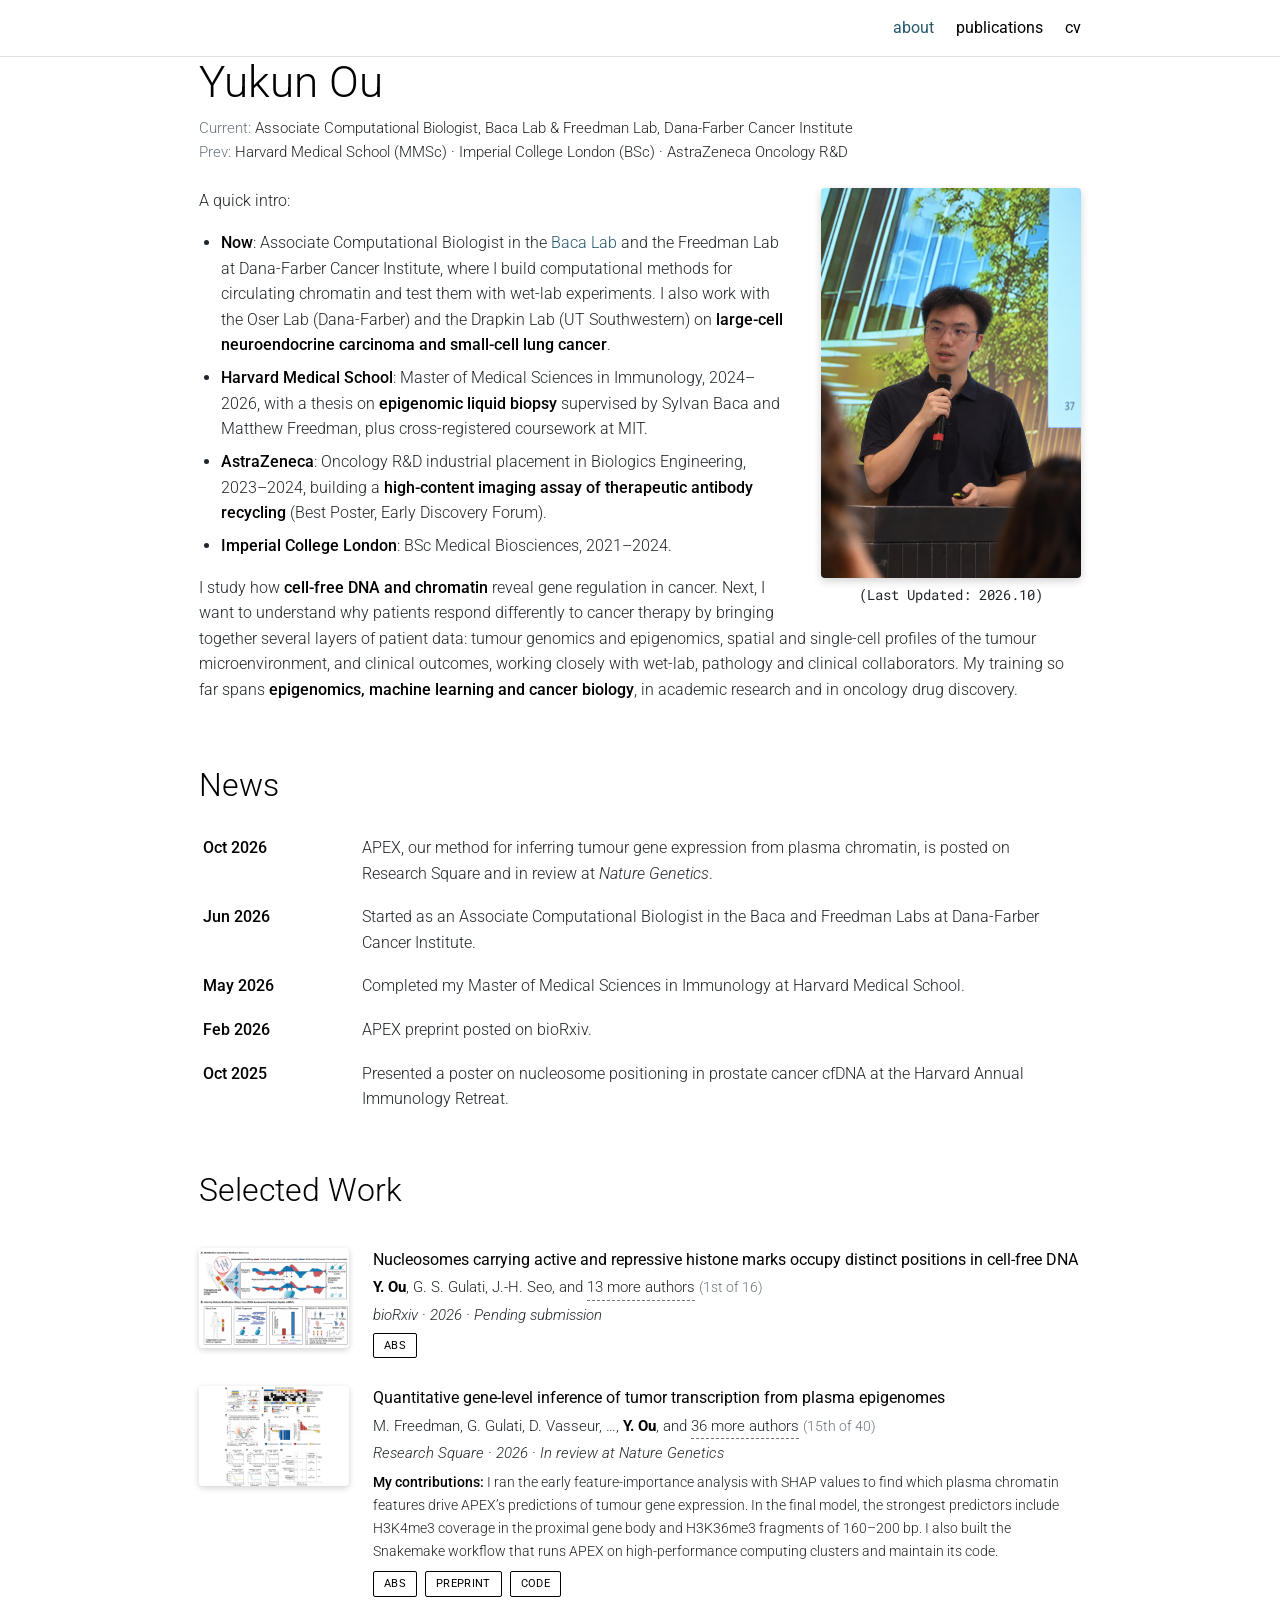
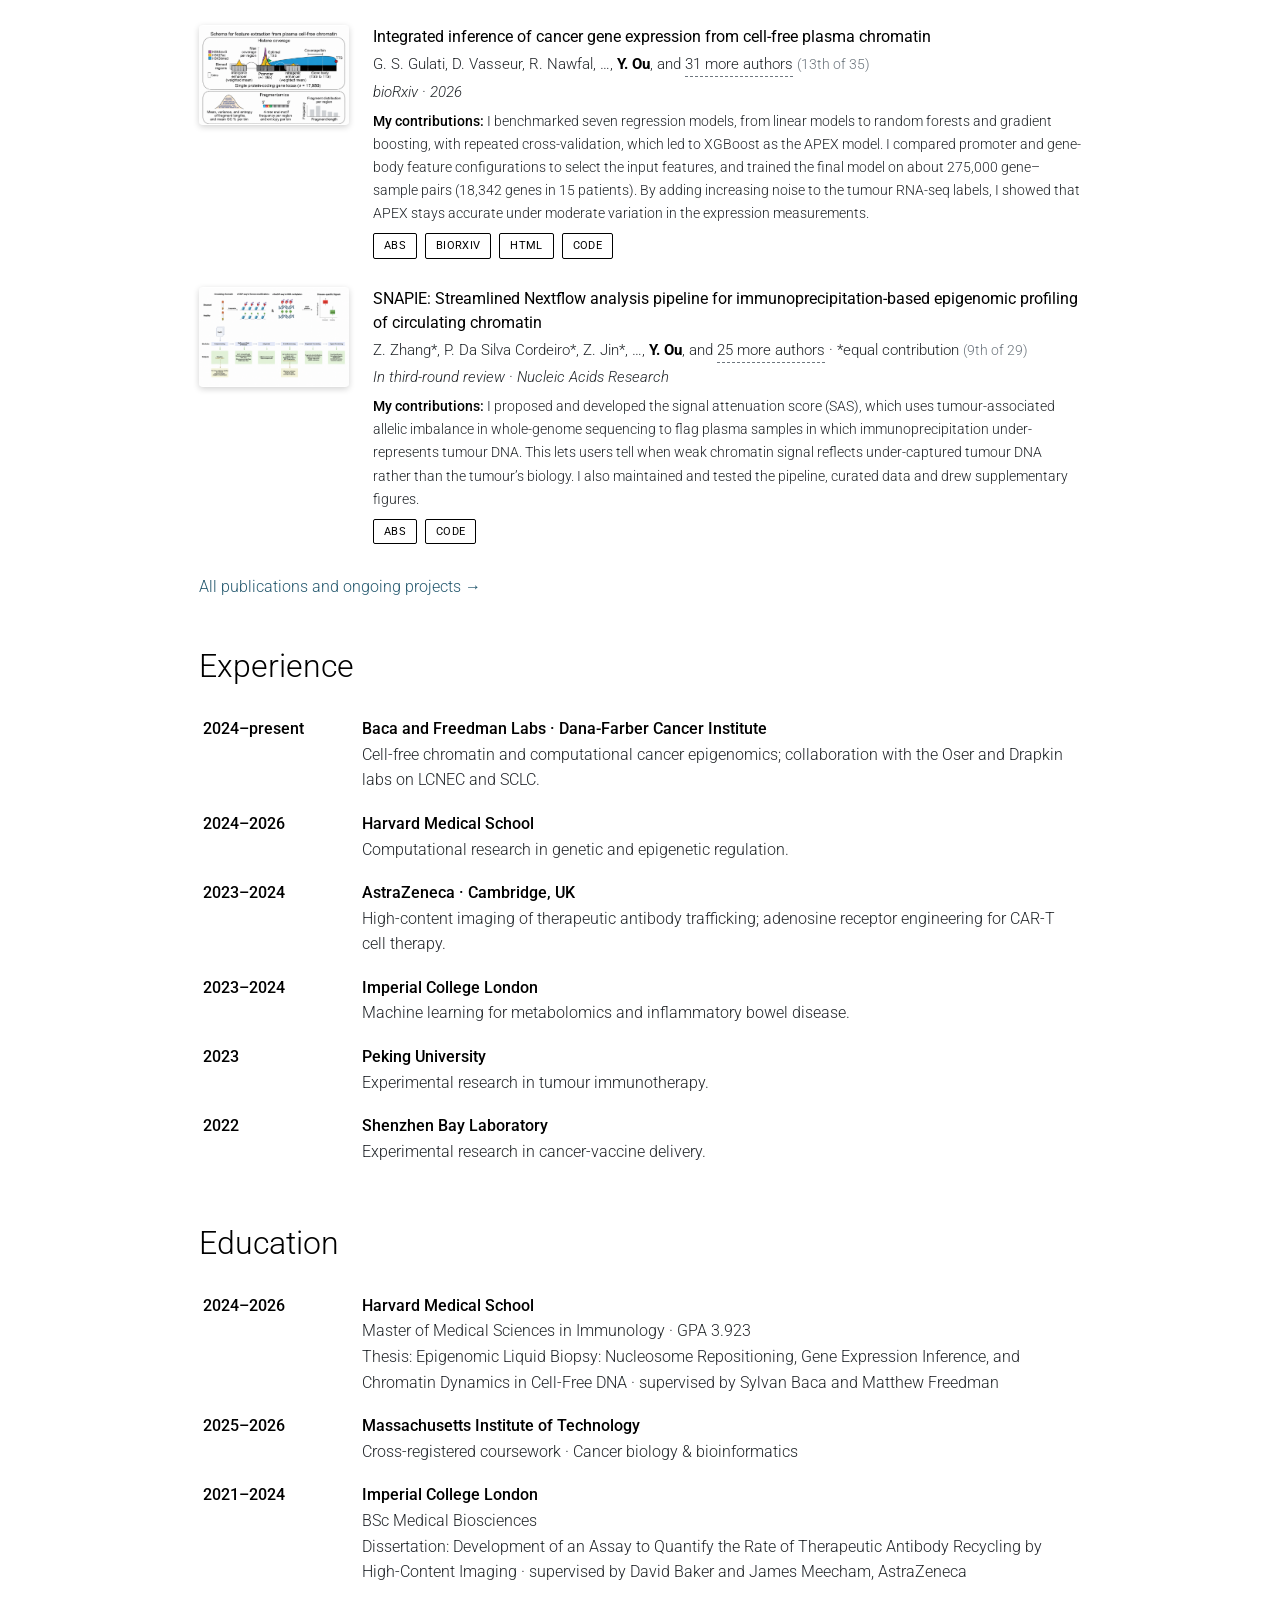
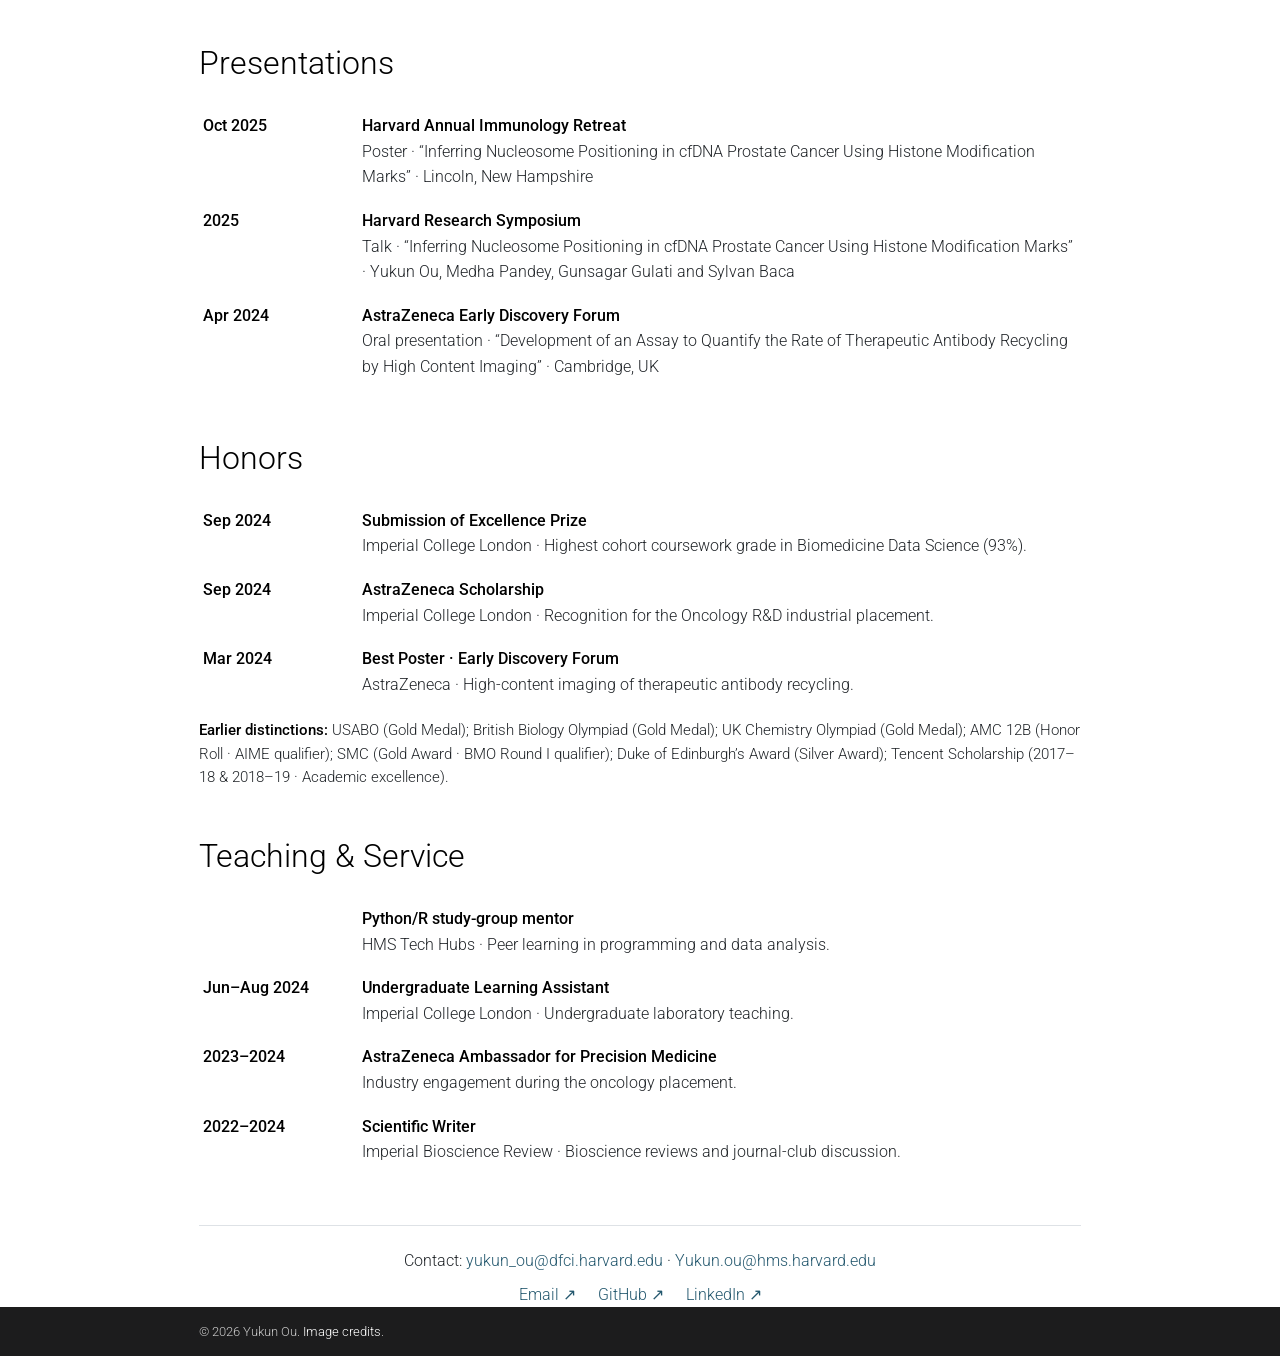
==== index.html @ 48c78948 "Remove the Imperial final-year average" ====
<!doctype html>
<html lang="en"><head><meta charset="utf-8"><meta name="viewport" content="width=device-width,initial-scale=1"><title>Yukun Ou</title><meta name="description" content="Yukun Ou — computational biology, cell-free chromatin and cancer epigenomics."><meta name="theme-color" content="#ffffff"><link rel="icon" href="data:image/svg+xml,%3Csvg%20xmlns%3D%22http%3A%2F%2Fwww.w3.org%2F2000%2Fsvg%22%20viewBox%3D%220%200%2064%2064%22%3E%3Crect%20width%3D%2264%22%20height%3D%2264%22%20rx%3D%2212%22%20fill%3D%22%23244965%22%2F%3E%3Ctext%20x%3D%2232%22%20y%3D%2242%22%20text-anchor%3D%22middle%22%20font-family%3D%22Arial%2Csans-serif%22%20font-size%3D%2228%22%20fill%3D%22white%22%3EYO%3C%2Ftext%3E%3C%2Fsvg%3E"><link rel="preconnect" href="https://fonts.googleapis.com"><link rel="preconnect" href="https://fonts.gstatic.com" crossorigin><link href="https://fonts.googleapis.com/css2?family=Roboto:wght@300;400;500;700&family=Roboto+Mono:wght@400&display=swap" rel="stylesheet"><link rel="stylesheet" href="/styles.css"><script src="/site.js" defer></script></head><body><a class="skip" href="#main">Skip to content</a><header class="navbar"><nav class="nav-inner" aria-label="Primary"><span></span><div class="nav-links"><a href="/" aria-current="page">about</a><a href="/publications/">publications</a><a href="/about/">cv</a></div></nav></header><main id="main" class="container"><section id="about" class="about"><h1 class="name">Yukun Ou</h1><p class="current"><span>Current:</span> Associate Computational Biologist, Baca Lab &amp; Freedman Lab, Dana-Farber Cancer Institute<br><span>Prev:</span> Harvard Medical School (MMSc) · Imperial College London (BSc) · AstraZeneca Oncology R&amp;D</p>
<figure class="profile"><img src="/assets/astrazeneca-presentation.png" alt="Yukun Ou speaking at AstraZeneca in 2024" width="1024" height="1536" fetchpriority="high"><figcaption>(Last Updated: 2026.10)</figcaption></figure>
<p>A quick intro:</p><ul class="intro-list">
<li><strong>Now</strong>: Associate Computational Biologist in the <a href="https://labs.dana-farber.org/bacalab/people">Baca Lab</a> and the Freedman Lab at Dana-Farber Cancer Institute, where I build computational methods for circulating chromatin and test them with wet-lab experiments. I also work with the Oser Lab (Dana-Farber) and the Drapkin Lab (UT Southwestern) on <strong>large-cell neuroendocrine carcinoma and small-cell lung cancer</strong>.</li>
<li><strong>Harvard Medical School</strong>: Master of Medical Sciences in Immunology, 2024–2026, with a thesis on <strong>epigenomic liquid biopsy</strong> supervised by Sylvan Baca and Matthew Freedman, plus cross-registered coursework at MIT.</li>
<li><strong>AstraZeneca</strong>: Oncology R&amp;D industrial placement in Biologics Engineering, 2023–2024, building a <strong>high-content imaging assay of therapeutic antibody recycling</strong> (Best Poster, Early Discovery Forum).</li>
<li><strong>Imperial College London</strong>: BSc Medical Biosciences, 2021–2024.</li>
</ul>
<p>I study how <strong>cell-free DNA and chromatin</strong> reveal gene regulation in cancer. Next, I want to understand why patients respond differently to cancer therapy by bringing together several layers of patient data: tumour genomics and epigenomics, spatial and single-cell profiles of the tumour microenvironment, and clinical outcomes, working closely with wet-lab, pathology and clinical collaborators. My training so far spans <strong>epigenomics, machine learning and cancer biology</strong>, in academic research and in oncology drug discovery.</p></section>
<section id="news"><h2 class="section-title">News</h2><table class="dated"><tbody><tr><th scope="row">Oct 2026</th><td>APEX, our method for inferring tumour gene expression from plasma chromatin, is posted on Research Square and in review at <em>Nature Genetics</em>.</td></tr><tr><th scope="row">Jun 2026</th><td>Started as an Associate Computational Biologist in the Baca and Freedman Labs at Dana-Farber Cancer Institute.</td></tr><tr><th scope="row">May 2026</th><td>Completed my Master of Medical Sciences in Immunology at Harvard Medical School.</td></tr><tr><th scope="row">Feb 2026</th><td>APEX preprint posted on bioRxiv.</td></tr><tr><th scope="row">Oct 2025</th><td>Presented a poster on nucleosome positioning in prostate cancer cfDNA at the Harvard Annual Immunology Retreat.</td></tr></tbody></table></section>
<section id="publications"><h2 class="section-title">Selected Work</h2><article class="pub" id="maps"><div class="pub-preview"><a href="/assets/maps-overview.png" aria-label="View MAPs illustration"><img src="/assets/maps-overview.png" alt="Figure 1 of the MAPs manuscript: discovery of nucleosome positions that differ between H3K4me2- and H3K9me3-marked nucleosomes in plasma, and measurement of nucleosome protection at MAPs in unenriched plasma cfDNA." loading="lazy" width="1551" height="1014"></a></div><div class="pub-body"><h3 class="pub-title">Nucleosomes carrying active and repressive histone marks occupy distinct positions in cell-free DNA</h3><p class="pub-authors"><span class="authors-short"><strong>Y. Ou</strong>, G. S. Gulati, J.-H. Seo, and <button type="button" class="more-authors" data-more-authors>13 more authors</button></span><span class="authors-full" hidden><strong>Y. Ou</strong>, G. S. Gulati, J.-H. Seo, Z. Zhang, G. G. Lee, M. Pandey, Z. Jin, H. Savignano, A. G. Sowalsky, R. Nawfal, Z. Zhang, E. Ibrahim, G. Nafeh, M. L. Freedman, D. Y. Takeda, S. C. Baca</span> <span class="position">(1st of 16)</span></p><p class="pub-venue">bioRxiv · 2026 · Pending submission</p><div class="pub-buttons"><button type="button" class="btn" data-toggle-abs aria-expanded="false">Abs</button></div><div class="pub-abstract" hidden><p>We identify modification-associated positions (MAPs), loci at which circulating nucleosomes carrying active (H3K4me2) and repressive (H3K9me3) histone marks occupy reproducibly offset positions, and read nucleosome protection at MAPs from ordinary plasma cfDNA sequencing without antibodies to estimate tumour fraction in held-out patients, across prostate, breast and lung cancer, and across serial plasma draws. A joint project of the Baca and Freedman labs.</p></div></div></article><article class="pub" id="apex-ng"><div class="pub-preview"><a href="/assets/nectin4-ev-response.png" aria-label="View APEX (Nature Genetics submission) illustration"><img src="/assets/nectin4-ev-response.png" alt="Figure from the APEX study: plasma-inferred NECTIN4 expression and response and survival after enfortumab vedotin in 24 patients with metastatic bladder cancer." loading="lazy" width="1551" height="1014"></a></div><div class="pub-body"><h3 class="pub-title">Quantitative gene-level inference of tumor transcription from plasma epigenomes</h3><p class="pub-authors"><span class="authors-short">M. Freedman, G. Gulati, D. Vasseur, …, <strong>Y. Ou</strong>, and <button type="button" class="more-authors" data-more-authors>36 more authors</button></span><span class="authors-full" hidden>M. Freedman, G. Gulati, D. Vasseur, R. Nawfal, S. Sotudian, K. Semaan, M. Eid, J.-H. Seo, S. Saito, N. Phillips, J. Canniff, H. Savignano, S. Chhetri, Z. Jin, <strong>Y. Ou</strong>, M.-A. Bani, G.-S. Lee, R. Trowbridge, I. Epstein, G. Rickards, P. Cordeiro, R. Chehade, R. Wu, M.-A. Chrysovergi, Z. Zhang, B. James, C. Massard, A. Italiano, A. Hollebecque, J.-C. Soria, F. André, C. Badoual, J. Bellmunt, H. Singh, A. Aguirre, B. Wolpin, J. Sands, M. Oser, T. Choueiri, S. Baca</span> <span class="position">(15th of 40)</span></p><p class="pub-venue">Research Square · 2026 · In review at Nature Genetics</p><p class="pub-role"><span>My contributions:</span> I ran the early feature-importance analysis with SHAP values to find which plasma chromatin features drive APEX’s predictions of tumour gene expression. In the final model, the strongest predictors include H3K4me3 coverage in the proximal gene body and H3K36me3 fragments of 160–200 bp. I also built the Snakemake workflow that runs APEX on high-performance computing clusters and maintain its code.</p><div class="pub-buttons"><button type="button" class="btn" data-toggle-abs aria-expanded="false">Abs</button><a class="btn" href="https://doi.org/10.21203/rs.3.rs-11043657/v1">Preprint</a><a class="btn" href="https://github.com/Baca-Lab/APEX">Code</a></div><div class="pub-abstract" hidden><p>APEX infers genome-wide, single-gene tumour expression from plasma chromatin and cfDNA fragmentation. Across 559 plasma samples from 24 cancer types, it resolves pancreatic cancer subtypes, tracks therapeutic targets in small-cell lung cancer and identifies NECTIN4 expression as a biomarker of response to enfortumab vedotin in urothelial cancer.</p></div></div></article><article class="pub" id="apex"><div class="pub-preview"><a href="/assets/apex-clean.png" aria-label="View APEX illustration"><img src="/assets/apex-clean.png" alt="APEX schematic showing chromatin coverage and fragment features used for expression inference." loading="lazy" width="1551" height="1014"></a></div><div class="pub-body"><h3 class="pub-title">Integrated inference of cancer gene expression from cell-free plasma chromatin</h3><p class="pub-authors"><span class="authors-short">G. S. Gulati, D. Vasseur, R. Nawfal, …, <strong>Y. Ou</strong>, and <button type="button" class="more-authors" data-more-authors>31 more authors</button></span><span class="authors-full" hidden>G. S. Gulati, D. Vasseur, R. Nawfal, S. Sotudian, K. Semaan, M. Eid, J.-H. Seo, N. Phillips, J. Canniff, H. Savignano, S. B. Chhetri, Z. Jin, <strong>Y. Ou</strong>, M.-A. Bani, G.-S. M. Lee, R. Trowbridge, I. Epstein, G. Rickards, P. R. D. S. Cordeiro, R. E. H. Chehade, Z. Zhang, B. James, C. Massard, A. Italiano, A. Hollebecque, J.-C. Soria, F. Andre, C. Badoual, J. Bellmunt, H. Singh, A. J. Aguirre, B. M. Wolpin, T. K. Choueiri, S. C. Baca, M. L. Freedman</span> <span class="position">(13th of 35)</span></p><p class="pub-venue">bioRxiv · 2026</p><p class="pub-role"><span>My contributions:</span> I benchmarked seven regression models, from linear models to random forests and gradient boosting, with repeated cross-validation, which led to XGBoost as the APEX model. I compared promoter and gene-body feature configurations to select the input features, and trained the final model on about 275,000 gene–sample pairs (18,342 genes in 15 patients). By adding increasing noise to the tumour RNA-seq labels, I showed that APEX stays accurate under moderate variation in the expression measurements.</p><div class="pub-buttons"><button type="button" class="btn" data-toggle-abs aria-expanded="false">Abs</button><a class="btn" href="https://doi.org/10.64898/2026.02.18.706026">bioRxiv</a><a class="btn" href="https://pmc.ncbi.nlm.nih.gov/articles/PMC12934699/">HTML</a><a class="btn" href="https://github.com/Baca-Lab/APEX">Code</a></div><div class="pub-abstract" hidden><p>Inferring tumour gene expression from plasma chromatin.</p></div></div></article><article class="pub" id="snapie"><div class="pub-preview"><a href="/assets/snapie-clean.png" aria-label="View SNAPIE illustration"><img src="/assets/snapie-clean.png" alt="Public SNAPIE overview of circulating chromatin assays and the Nextflow processing workflow." loading="lazy" width="1551" height="1014"></a></div><div class="pub-body"><h3 class="pub-title">SNAPIE: Streamlined Nextflow analysis pipeline for immunoprecipitation-based epigenomic profiling of circulating chromatin</h3><p class="pub-authors"><span class="authors-short">Z. Zhang*, P. Da Silva Cordeiro*, Z. Jin*, …, <strong>Y. Ou</strong>, and <button type="button" class="more-authors" data-more-authors>25 more authors</button></span><span class="authors-full" hidden>Z. Zhang*, P. Da Silva Cordeiro*, Z. Jin*, G. G. Lee*, B. Fortunato, R. El Hajj Chehade, K. Semaan, G. Gulati, <strong>Y. Ou</strong>, C. Hemauer, W. Bian, S. Sotudian, Z. Zhang, D. Osei-Hwedieh, T. E. Heim, C. Painter, R. Nawfal, M. Eid, D. Vasseur, J. Canniff, H. Savignano, N. Phillips, S. Saito, J.-H. Seo, K. R. Weiss, M. G. Oser, M. L. Freedman, S. B. Chhetri, S. C. Baca</span> · *equal contribution <span class="position">(9th of 29)</span></p><p class="pub-venue">In third-round review · Nucleic Acids Research</p><p class="pub-role"><span>My contributions:</span> I proposed and developed the signal attenuation score (SAS), which uses tumour-associated allelic imbalance in whole-genome sequencing to flag plasma samples in which immunoprecipitation under-represents tumour DNA. This lets users tell when weak chromatin signal reflects under-captured tumour DNA rather than the tumour’s biology. I also maintained and tested the pipeline, curated data and drew supplementary figures.</p><div class="pub-buttons"><button type="button" class="btn" data-toggle-abs aria-expanded="false">Abs</button><a class="btn" href="https://github.com/Baca-Lab/SNAPIE">Code</a></div><div class="pub-abstract" hidden><p>A reproducible workflow for analysing circulating chromatin, from sequencing reads to epigenomic signals.</p></div></div></article><p class="more"><a href="/publications/">All publications and ongoing projects →</a></p></section>
<section id="experience"><h2 class="section-title">Experience</h2><div id="industry"><table class="dated"><tbody><tr><th scope="row">2024–present</th><td><strong>Baca and Freedman Labs · Dana-Farber Cancer Institute</strong><br>Cell-free chromatin and computational cancer epigenomics; collaboration with the Oser and Drapkin labs on LCNEC and SCLC.</td></tr><tr><th scope="row">2024–2026</th><td><strong>Harvard Medical School</strong><br>Computational research in genetic and epigenetic regulation.</td></tr><tr><th scope="row">2023–2024</th><td><strong>AstraZeneca · Cambridge, UK</strong><br>High-content imaging of therapeutic antibody trafficking; adenosine receptor engineering for CAR-T cell therapy.</td></tr><tr><th scope="row">2023–2024</th><td><strong>Imperial College London</strong><br>Machine learning for metabolomics and inflammatory bowel disease.</td></tr><tr><th scope="row">2023</th><td><strong>Peking University</strong><br>Experimental research in tumour immunotherapy.</td></tr><tr><th scope="row">2022</th><td><strong>Shenzhen Bay Laboratory</strong><br>Experimental research in cancer-vaccine delivery.</td></tr></tbody></table></div></section>
<section id="education"><h2 class="section-title">Education</h2><table class="dated"><tbody><tr><th scope="row">2024–2026</th><td><strong>Harvard Medical School</strong><br>Master of Medical Sciences in Immunology · GPA 3.923<br>Thesis: Epigenomic Liquid Biopsy: Nucleosome Repositioning, Gene Expression Inference, and Chromatin Dynamics in Cell-Free DNA · supervised by Sylvan Baca and Matthew Freedman</td></tr><tr><th scope="row">2025–2026</th><td><strong>Massachusetts Institute of Technology</strong><br>Cross-registered coursework · Cancer biology & bioinformatics</td></tr><tr><th scope="row">2021–2024</th><td><strong>Imperial College London</strong><br>BSc Medical Biosciences<br>Dissertation: Development of an Assay to Quantify the Rate of Therapeutic Antibody Recycling by High-Content Imaging · supervised by David Baker and James Meecham, AstraZeneca</td></tr></tbody></table></section>
<section id="presentations"><h2 class="section-title">Presentations</h2><table class="dated"><tbody><tr><th scope="row">Oct 2025</th><td><strong>Harvard Annual Immunology Retreat</strong><br>Poster · “Inferring Nucleosome Positioning in cfDNA Prostate Cancer Using Histone Modification Marks” · Lincoln, New Hampshire</td></tr><tr><th scope="row">2025</th><td><strong>Harvard Research Symposium</strong><br>Talk · “Inferring Nucleosome Positioning in cfDNA Prostate Cancer Using Histone Modification Marks” · Yukun Ou, Medha Pandey, Gunsagar Gulati and Sylvan Baca</td></tr><tr><th scope="row">Apr 2024</th><td><strong>AstraZeneca Early Discovery Forum</strong><br>Oral presentation · “Development of an Assay to Quantify the Rate of Therapeutic Antibody Recycling by High Content Imaging” · Cambridge, UK</td></tr></tbody></table></section>
<section id="awards"><h2 class="section-title">Honors</h2><table class="dated"><tbody><tr><th scope="row">Sep 2024</th><td><strong>Submission of Excellence Prize</strong><br>Imperial College London · Highest cohort coursework grade in Biomedicine Data Science (93%).</td></tr><tr><th scope="row">Sep 2024</th><td><strong>AstraZeneca Scholarship</strong><br>Imperial College London · Recognition for the Oncology R&D industrial placement.</td></tr><tr><th scope="row">Mar 2024</th><td><strong>Best Poster · Early Discovery Forum</strong><br>AstraZeneca · High-content imaging of therapeutic antibody recycling.</td></tr></tbody></table><p class="earlier"><span>Earlier distinctions:</span> USABO (Gold Medal); British Biology Olympiad (Gold Medal); UK Chemistry Olympiad (Gold Medal); AMC 12B (Honor Roll · AIME qualifier); SMC (Gold Award · BMO Round I qualifier); Duke of Edinburgh’s Award (Silver Award); Tencent Scholarship (2017–18 & 2018–19 · Academic excellence).</p></section>
<section id="engagement"><h2 class="section-title">Teaching &amp; Service</h2><table class="dated"><tbody><tr><th scope="row"></th><td><strong>Python/R study-group mentor</strong><br>HMS Tech Hubs · Peer learning in programming and data analysis.</td></tr><tr><th scope="row">Jun–Aug 2024</th><td><strong>Undergraduate Learning Assistant</strong><br>Imperial College London · Undergraduate laboratory teaching.</td></tr><tr><th scope="row">2023–2024</th><td><strong>AstraZeneca Ambassador for Precision Medicine</strong><br>Industry engagement during the oncology placement.</td></tr><tr><th scope="row">2022–2024</th><td><strong>Scientific Writer</strong><br>Imperial Bioscience Review · Bioscience reviews and journal-club discussion.</td></tr></tbody></table></section>
<div class="contact-line"><p>Contact: <a href="mailto:yukun_ou@dfci.harvard.edu">yukun_ou@dfci.harvard.edu</a> · <a href="mailto:Yukun.ou@hms.harvard.edu">Yukun.ou@hms.harvard.edu</a></p><div class="social"><a href="mailto:yukun_ou@dfci.harvard.edu">Email ↗</a><a href="https://github.com/yukunou703">GitHub ↗</a><a href="https://www.linkedin.com/in/yukun-o-14305a253/">LinkedIn ↗</a></div></div></main><footer><div class="container">© 2026 Yukun Ou. <a href="/references/">Image credits</a>.</div></footer></body></html>
---- styles.css ----
/* al-folio-style academic page (Yukun's choice, 10 Oct 2026): Roboto, light headings, one blue accent, date|text tables. */
:root{--ink:#000;--text:#212529;--muted:#6c757d;--accent:#24586e;--blue:#24586e;--line:#dee2e6;--bg:#fff;--footer:#1c1c1d;--font:'Roboto',-apple-system,'Segoe UI',Arial,sans-serif;--mono:'Roboto Mono',ui-monospace,Menlo,monospace}
*{box-sizing:border-box}
html{scroll-behavior:smooth;scroll-padding-top:72px}
body{margin:0;background:var(--bg);color:var(--text);font:300 16px/1.6 var(--font);-webkit-font-smoothing:antialiased}
a{color:var(--accent);text-decoration:none}
a:hover{text-decoration:underline;text-underline-offset:3px}
a:focus-visible,button:focus-visible{outline:2px solid var(--accent);outline-offset:3px}
strong,b{font-weight:500;color:var(--ink)}
h1,h2,h3{margin:0;color:var(--ink)}
p{margin:0 0 1rem}
.skip{position:absolute;left:-999px;top:8px;background:#fff;padding:6px 10px;z-index:30}
.skip:focus{left:8px}
.container{max-width:930px;margin:0 auto;padding:0 24px}

/* Navigation */
.navbar{position:sticky;top:0;z-index:20;background:rgba(255,255,255,.97);border-bottom:1px solid var(--line)}
.nav-inner{max-width:930px;margin:0 auto;padding:0 24px;height:56px;display:flex;align-items:center;justify-content:space-between;gap:16px}
.nav-name{font-size:1.15rem;color:var(--ink);font-weight:300}
.nav-name strong{font-weight:500}
.nav-name:hover{text-decoration:none;color:var(--accent)}
.nav-links{display:flex;gap:22px}
.nav-links a{font-size:1rem;font-weight:400;color:var(--ink)}
.nav-links a:hover,.nav-links a[aria-current=page]{color:var(--accent);text-decoration:none}
main{padding:40px 24px 80px}

/* About header */
.about::after{content:"";display:block;clear:both}
.name{font-size:2.75rem;font-weight:300;line-height:1.15;margin-bottom:.6rem}
.current{font-size:.95rem;line-height:1.55;margin-bottom:1.5rem}
.current span{color:var(--muted)}
.profile{float:right;width:30%;max-width:260px;margin:0 0 18px 28px}
.profile img{display:block;width:100%;height:auto;aspect-ratio:2/3;object-fit:cover;border-radius:4px;box-shadow:0 3px 8px rgba(0,0,0,.18)}
.profile figcaption{margin-top:8px;text-align:center;font:400 .85rem var(--mono);color:var(--text)}
.intro-list{margin:0 0 1rem;padding-left:1.4rem}
.intro-list li{margin-bottom:.45rem}

/* Sections */
section+section,.about+section{margin-top:2.6rem}
.section-title{font-size:2rem;font-weight:300;margin-bottom:1.1rem}
.page-title{font-size:2.6rem;font-weight:300;margin-bottom:.4rem}
.page-desc{color:var(--muted);margin-bottom:2rem;display:flex;flex-wrap:wrap;gap:12px;align-items:center}
.more{margin-top:1rem}

/* Date | text tables (news, experience, education, honors) */
.dated{width:100%;border-collapse:collapse}
.dated th{width:18%;min-width:92px;padding:6px 18px 12px 4px;text-align:left;vertical-align:top;font-weight:500;color:var(--ink);white-space:nowrap}
.dated td{padding:6px 4px 12px;vertical-align:top}
.tag{display:inline-block;margin-left:6px;padding:0 7px;border:1px solid var(--accent);border-radius:3px;color:var(--accent);font-size:.72rem;font-weight:400;line-height:1.6;vertical-align:1px}
.earlier{margin-top:.6rem;font-size:.92rem}
.earlier span{font-weight:500;color:var(--ink)}

/* Publications */
.pub{display:grid;grid-template-columns:150px minmax(0,1fr);gap:24px;padding:14px 0}
.pub-preview img{display:block;width:100%;height:auto;aspect-ratio:3/2;object-fit:contain;border-radius:4px;box-shadow:0 2px 6px rgba(0,0,0,.18);background:#fff}
.pub-badge{align-self:start;justify-self:start;padding:3px 10px;background:var(--accent);color:#fff;border-radius:3px;font-size:.75rem;font-weight:500;letter-spacing:.02em}
.pub-title{font-size:1rem;font-weight:400;line-height:1.5;margin-bottom:.2rem}
.pub-authors{margin:0 0 .15rem;font-size:.95rem}
.pub-authors strong{font-weight:700}
.position{color:var(--muted);font-size:.85rem}
.more-authors{border:0;padding:0;background:none;font:inherit;color:var(--text);border-bottom:1px dashed var(--muted);cursor:pointer}
.more-authors:hover{color:var(--accent)}
.pub-venue{margin:0 0 .35rem;font-size:.95rem;font-style:italic}
.pub-role{margin:0 0 .5rem;font-size:.9rem;color:var(--text)}
.pub-role span{font-weight:500;color:var(--ink)}
.pub-buttons{display:flex;flex-wrap:wrap;gap:8px;margin-top:.3rem}
.btn{display:inline-block;padding:2px 10px;border:1px solid var(--ink);border-radius:2px;background:#fff;color:var(--ink);font:400 .68rem/1.8 var(--font);text-transform:uppercase;letter-spacing:.03em;cursor:pointer}
.btn:hover{background:var(--ink);color:#fff;text-decoration:none}
.pub-abstract{margin-top:.6rem;padding:10px 14px;border:1px solid var(--line);border-radius:3px;font-size:.92rem}
.pub-abstract p{margin:0}
.pub-text-only .pub-body p:last-child{margin-bottom:0}
.private-slide{margin:18px 0 0;max-width:260px}
.private-slide img{width:100%;height:auto;border-radius:4px}
.private-slide figcaption{font-size:.8rem;color:var(--muted)}

/* Contact, social, credits */
.contact-line{margin-top:3rem;padding-top:1.4rem;border-top:1px solid var(--line);text-align:center}
.contact-line p{margin-bottom:.5rem}
.social{display:flex;justify-content:center;flex-wrap:wrap;gap:22px;margin-top:2.2rem}
.contact-line .social{margin-top:.4rem}
.credits p{max-width:720px}

footer{background:var(--footer);color:#c8c8c8;font-size:.82rem;padding:14px 0}
footer a{color:#fff}

@media(max-width:700px){
  main{padding:28px 18px 60px}
  .container,.nav-inner{padding-left:16px;padding-right:16px}
  .nav-links{gap:16px}
  .name{font-size:2.2rem}
  .profile{float:none;width:60%;max-width:240px;margin:0 auto 22px}
  .section-title{font-size:1.7rem}
  .pub{grid-template-columns:1fr;gap:12px}
  .pub-preview{max-width:240px}
  .dated th{display:block;width:auto;padding:8px 0 0}
  .dated td{display:block;padding:2px 0 10px}
  .dated tr{display:block;border-bottom:1px solid var(--line)}
}
@media(prefers-reduced-motion:reduce){html{scroll-behavior:auto}}
@media print{
  body{font-size:10pt;color:#000}
  .navbar,footer,.skip,.social,[data-print],.more,.pub-buttons{display:none}
  main{padding:0}
  .section-title{font-size:15pt;margin-bottom:6px}
  section+section{margin-top:14px}
  .dated tr{break-inside:avoid}
}

/* One photograph at a time, with direct keyboard-accessible selection. */
.exchange-gallery{margin-bottom:32px}.gallery-heading{display:flex;justify-content:space-between;align-items:center;gap:20px;margin-bottom:14px}.gallery-heading h3{font-size:.9rem;font-weight:500}.gallery-heading>span{font-size:.72rem;color:var(--muted)}.gallery-stage{display:flex;align-items:center;justify-content:center;height:440px;background:#eef1ef;border-radius:3px;overflow:hidden}.gallery-stage img{display:block;width:100%;height:100%;object-fit:contain;image-orientation:from-image}.gallery-caption{display:flex;justify-content:space-between;gap:18px;margin-top:12px;font-size:.73rem;line-height:1.6;color:var(--muted)}.gallery-caption>a{white-space:nowrap;display:inline-flex;align-items:center;min-height:32px}.gallery-thumbnails{display:grid;grid-template-columns:repeat(4,minmax(0,1fr));gap:12px;margin-top:18px}.gallery-thumbnails button{font:inherit;text-align:left;cursor:pointer;background:none;color:var(--muted);border:1px solid transparent;border-radius:3px;padding:5px;min-width:0}.gallery-thumbnails img{width:100%;height:72px;object-fit:cover;border-radius:2px}.gallery-thumbnails span{display:block;font-size:.7rem;line-height:1.45;margin-top:7px}.gallery-thumbnails button:hover{background:var(--wash)}.gallery-thumbnails button[aria-pressed=true]{border-color:var(--blue);color:var(--blue);background:#f0f4f2}.gallery-fallback{font-size:.75rem;margin-top:15px}
@media(max-width:800px){.gallery-stage{height:390px}}
@media(max-width:550px){.gallery-stage{height:320px}.gallery-caption{font-size:.7rem;gap:12px}.gallery-thumbnails{gap:5px;margin-top:15px}.gallery-thumbnails button{padding:3px}.gallery-thumbnails img{height:57px}.gallery-heading{margin-bottom:12px}}
@media print{.gallery-thumbnails,.gallery-caption>a{display:none}.gallery-stage{height:auto}.gallery-stage img{max-height:320px;width:auto}}

/* Journal evidence stays closed until the reader chooses to inspect it. */
.paper-evidence{margin-top:14px;font-size:.77rem;line-height:1.7}.paper-evidence>summary{width:fit-content;padding:4px 0;color:var(--blue);cursor:pointer}.paper-evidence>summary:hover{text-decoration:underline;text-underline-offset:4px}.paper-evidence>summary:focus-visible{outline:2px solid var(--blue);outline-offset:5px}.evidence-body{margin-top:10px;padding:14px 0 0;border-top:1px solid var(--line)}.evidence-source{font-weight:500;color:var(--ink);margin-bottom:6px}.evidence-image{display:block;margin-top:13px;border:1px solid var(--line);border-radius:3px;overflow:hidden}.evidence-image img{width:100%;height:auto}.evidence-caption{margin-top:8px;font-size:.68rem;color:var(--muted)}.evidence-caption a{display:inline-block;padding:4px 0}
@media print{.paper-evidence{display:none}}
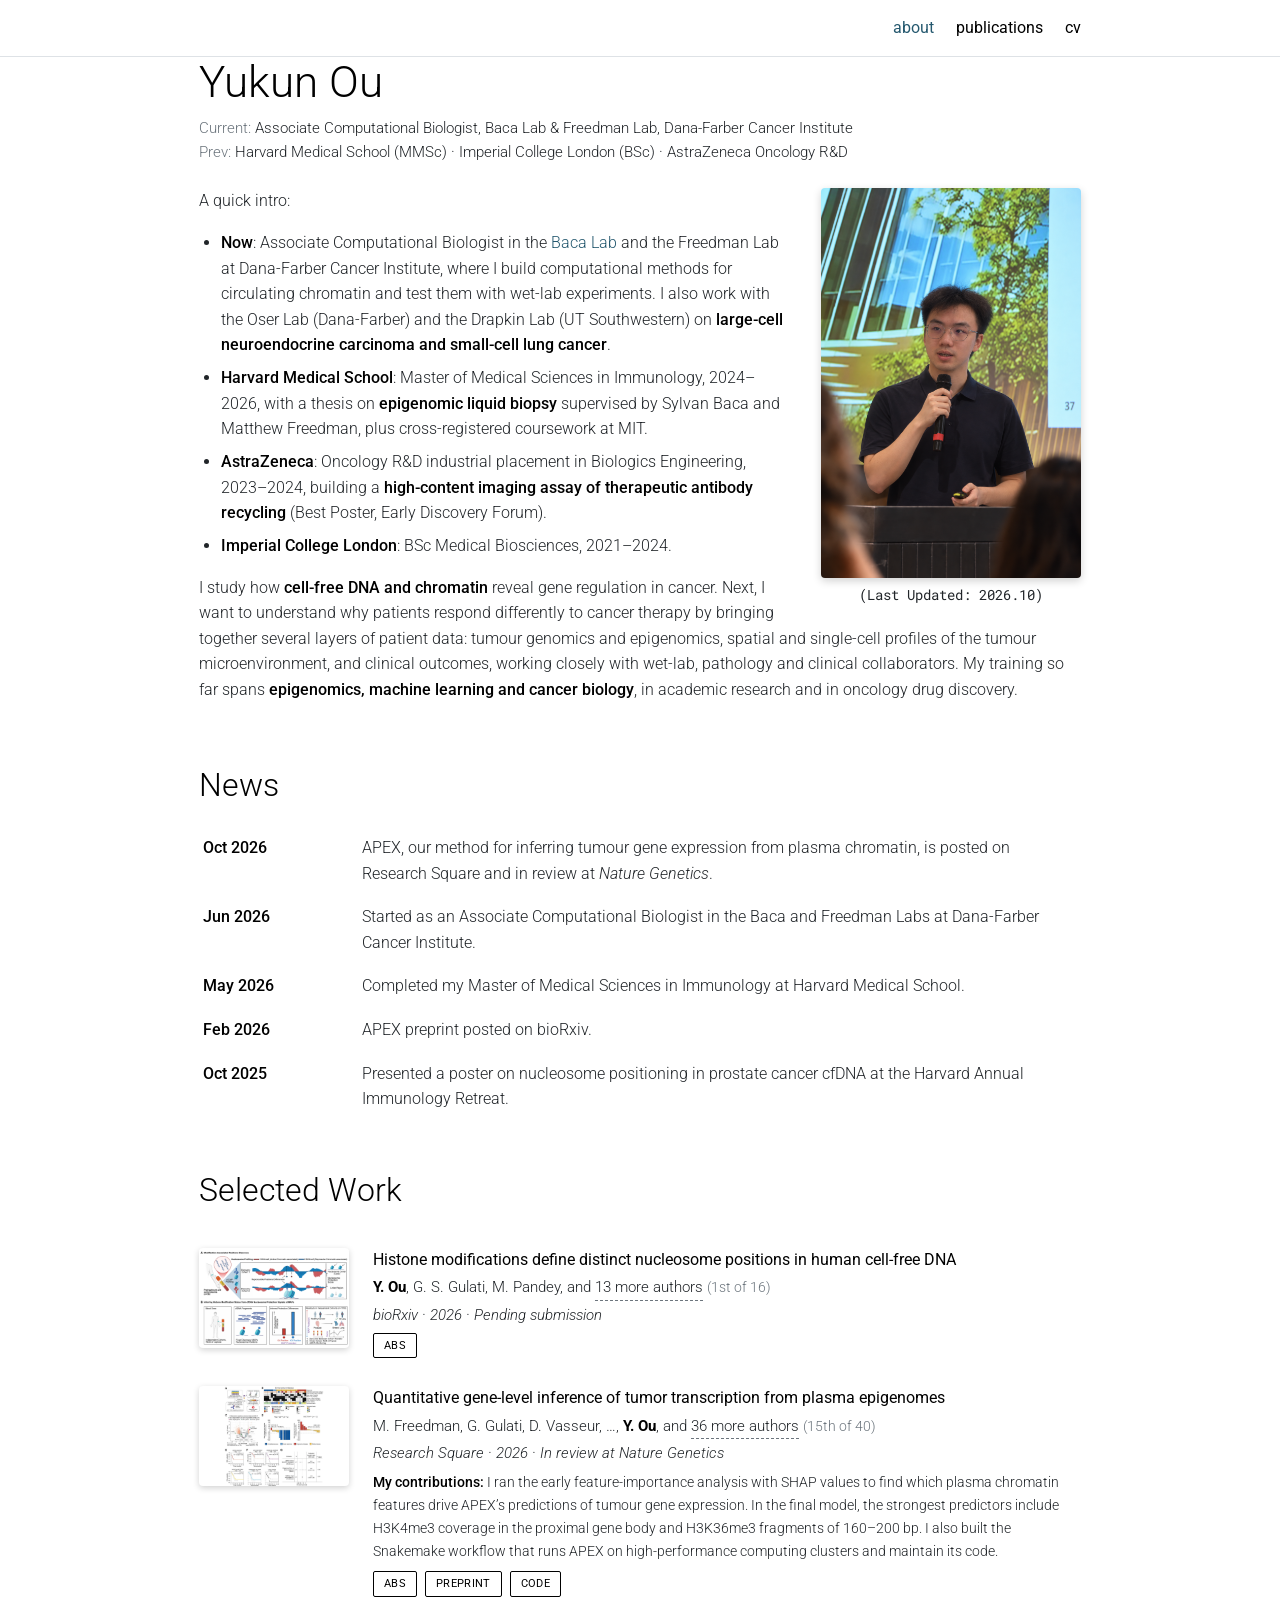
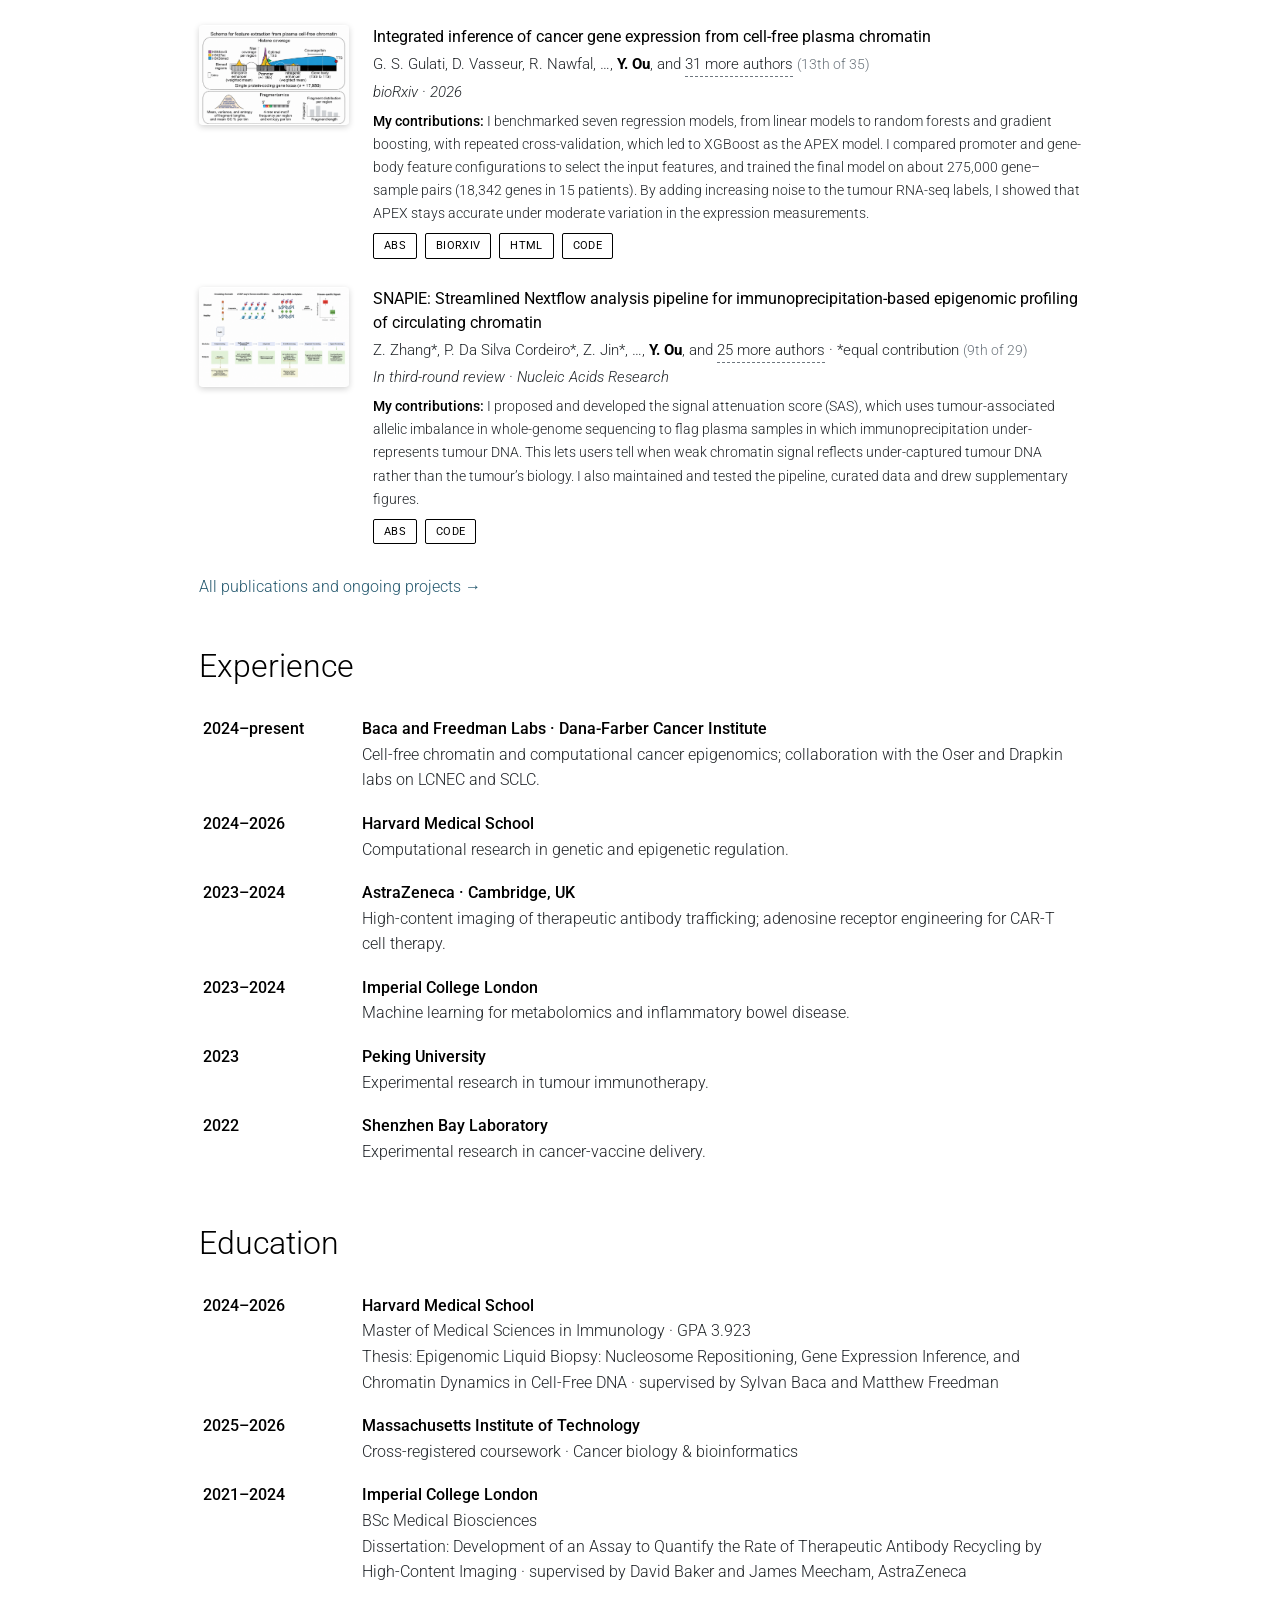
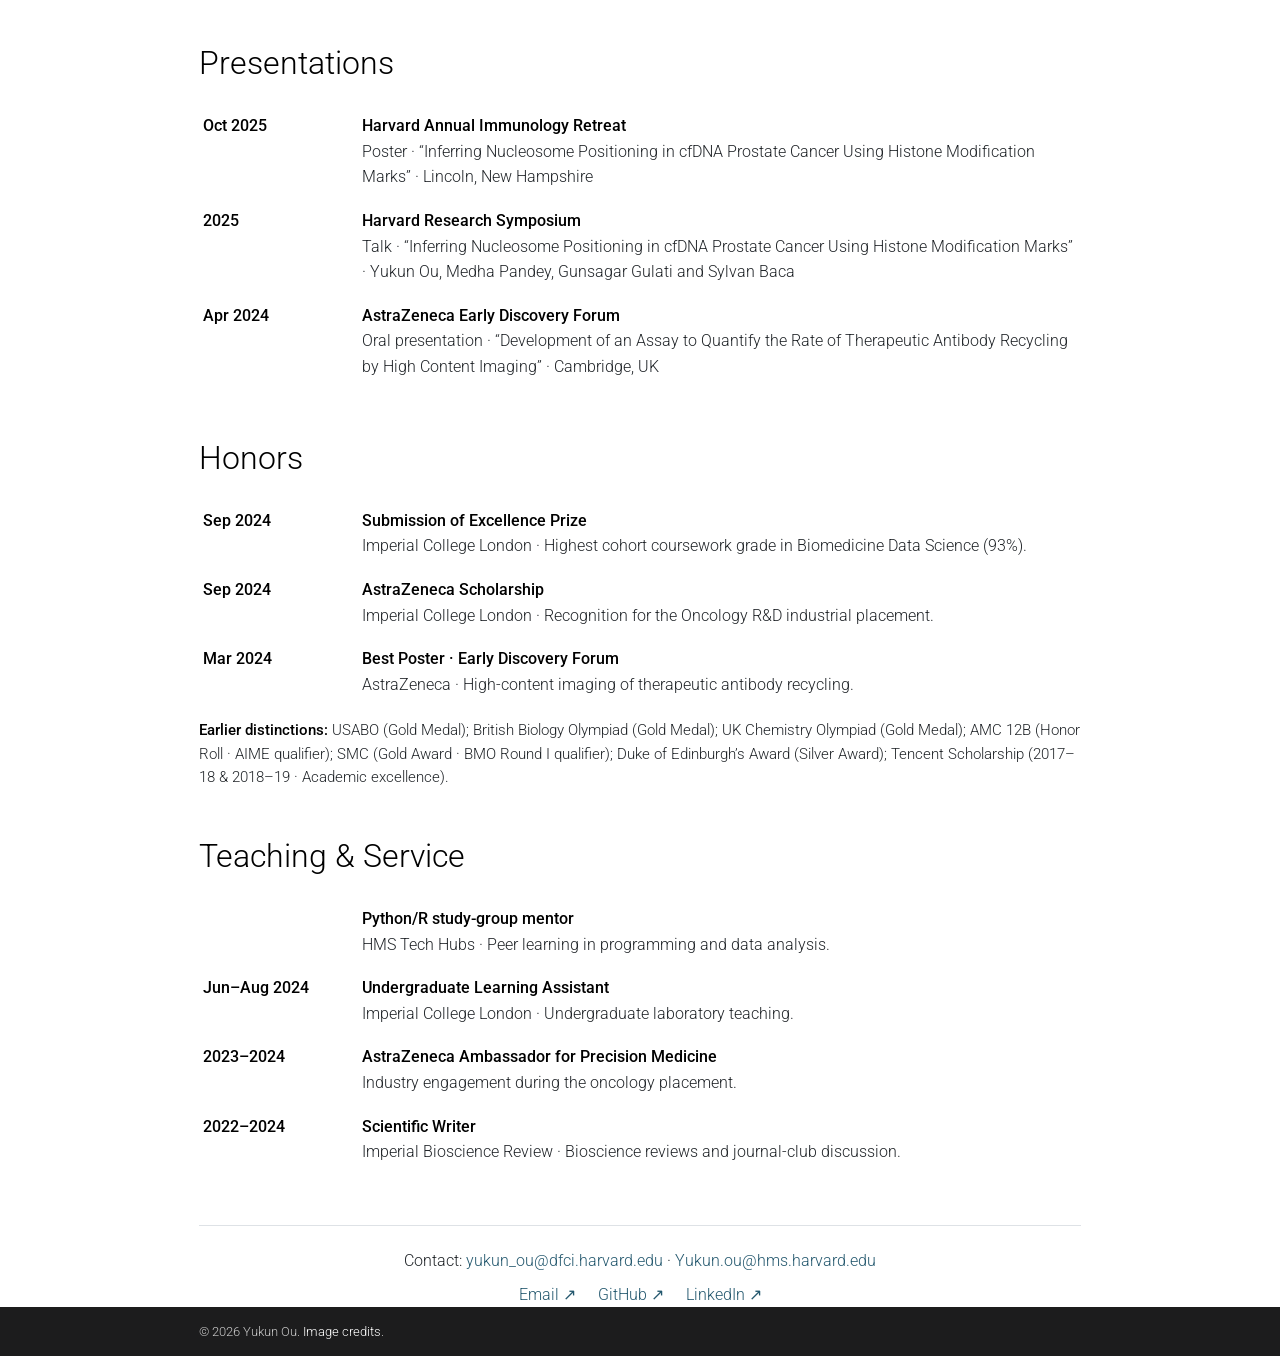
==== commit 2af6def4: "Update MAPs title and author order to the v6 manuscript" ====
--- a/index.html
+++ b/index.html
@@ -9,7 +9,7 @@
 </ul>
 <p>I study how <strong>cell-free DNA and chromatin</strong> reveal gene regulation in cancer. Next, I want to understand why patients respond differently to cancer therapy by bringing together several layers of patient data: tumour genomics and epigenomics, spatial and single-cell profiles of the tumour microenvironment, and clinical outcomes, working closely with wet-lab, pathology and clinical collaborators. My training so far spans <strong>epigenomics, machine learning and cancer biology</strong>, in academic research and in oncology drug discovery.</p></section>
 <section id="news"><h2 class="section-title">News</h2><table class="dated"><tbody><tr><th scope="row">Oct 2026</th><td>APEX, our method for inferring tumour gene expression from plasma chromatin, is posted on Research Square and in review at <em>Nature Genetics</em>.</td></tr><tr><th scope="row">Jun 2026</th><td>Started as an Associate Computational Biologist in the Baca and Freedman Labs at Dana-Farber Cancer Institute.</td></tr><tr><th scope="row">May 2026</th><td>Completed my Master of Medical Sciences in Immunology at Harvard Medical School.</td></tr><tr><th scope="row">Feb 2026</th><td>APEX preprint posted on bioRxiv.</td></tr><tr><th scope="row">Oct 2025</th><td>Presented a poster on nucleosome positioning in prostate cancer cfDNA at the Harvard Annual Immunology Retreat.</td></tr></tbody></table></section>
-<section id="publications"><h2 class="section-title">Selected Work</h2><article class="pub" id="maps"><div class="pub-preview"><a href="/assets/maps-overview.png" aria-label="View MAPs illustration"><img src="/assets/maps-overview.png" alt="Figure 1 of the MAPs manuscript: discovery of nucleosome positions that differ between H3K4me2- and H3K9me3-marked nucleosomes in plasma, and measurement of nucleosome protection at MAPs in unenriched plasma cfDNA." loading="lazy" width="1551" height="1014"></a></div><div class="pub-body"><h3 class="pub-title">Nucleosomes carrying active and repressive histone marks occupy distinct positions in cell-free DNA</h3><p class="pub-authors"><span class="authors-short"><strong>Y. Ou</strong>, G. S. Gulati, J.-H. Seo, and <button type="button" class="more-authors" data-more-authors>13 more authors</button></span><span class="authors-full" hidden><strong>Y. Ou</strong>, G. S. Gulati, J.-H. Seo, Z. Zhang, G. G. Lee, M. Pandey, Z. Jin, H. Savignano, A. G. Sowalsky, R. Nawfal, Z. Zhang, E. Ibrahim, G. Nafeh, M. L. Freedman, D. Y. Takeda, S. C. Baca</span> <span class="position">(1st of 16)</span></p><p class="pub-venue">bioRxiv · 2026 · Pending submission</p><div class="pub-buttons"><button type="button" class="btn" data-toggle-abs aria-expanded="false">Abs</button></div><div class="pub-abstract" hidden><p>We identify modification-associated positions (MAPs), loci at which circulating nucleosomes carrying active (H3K4me2) and repressive (H3K9me3) histone marks occupy reproducibly offset positions, and read nucleosome protection at MAPs from ordinary plasma cfDNA sequencing without antibodies to estimate tumour fraction in held-out patients, across prostate, breast and lung cancer, and across serial plasma draws. A joint project of the Baca and Freedman labs.</p></div></div></article><article class="pub" id="apex-ng"><div class="pub-preview"><a href="/assets/nectin4-ev-response.png" aria-label="View APEX (Nature Genetics submission) illustration"><img src="/assets/nectin4-ev-response.png" alt="Figure from the APEX study: plasma-inferred NECTIN4 expression and response and survival after enfortumab vedotin in 24 patients with metastatic bladder cancer." loading="lazy" width="1551" height="1014"></a></div><div class="pub-body"><h3 class="pub-title">Quantitative gene-level inference of tumor transcription from plasma epigenomes</h3><p class="pub-authors"><span class="authors-short">M. Freedman, G. Gulati, D. Vasseur, …, <strong>Y. Ou</strong>, and <button type="button" class="more-authors" data-more-authors>36 more authors</button></span><span class="authors-full" hidden>M. Freedman, G. Gulati, D. Vasseur, R. Nawfal, S. Sotudian, K. Semaan, M. Eid, J.-H. Seo, S. Saito, N. Phillips, J. Canniff, H. Savignano, S. Chhetri, Z. Jin, <strong>Y. Ou</strong>, M.-A. Bani, G.-S. Lee, R. Trowbridge, I. Epstein, G. Rickards, P. Cordeiro, R. Chehade, R. Wu, M.-A. Chrysovergi, Z. Zhang, B. James, C. Massard, A. Italiano, A. Hollebecque, J.-C. Soria, F. André, C. Badoual, J. Bellmunt, H. Singh, A. Aguirre, B. Wolpin, J. Sands, M. Oser, T. Choueiri, S. Baca</span> <span class="position">(15th of 40)</span></p><p class="pub-venue">Research Square · 2026 · In review at Nature Genetics</p><p class="pub-role"><span>My contributions:</span> I ran the early feature-importance analysis with SHAP values to find which plasma chromatin features drive APEX’s predictions of tumour gene expression. In the final model, the strongest predictors include H3K4me3 coverage in the proximal gene body and H3K36me3 fragments of 160–200 bp. I also built the Snakemake workflow that runs APEX on high-performance computing clusters and maintain its code.</p><div class="pub-buttons"><button type="button" class="btn" data-toggle-abs aria-expanded="false">Abs</button><a class="btn" href="https://doi.org/10.21203/rs.3.rs-11043657/v1">Preprint</a><a class="btn" href="https://github.com/Baca-Lab/APEX">Code</a></div><div class="pub-abstract" hidden><p>APEX infers genome-wide, single-gene tumour expression from plasma chromatin and cfDNA fragmentation. Across 559 plasma samples from 24 cancer types, it resolves pancreatic cancer subtypes, tracks therapeutic targets in small-cell lung cancer and identifies NECTIN4 expression as a biomarker of response to enfortumab vedotin in urothelial cancer.</p></div></div></article><article class="pub" id="apex"><div class="pub-preview"><a href="/assets/apex-clean.png" aria-label="View APEX illustration"><img src="/assets/apex-clean.png" alt="APEX schematic showing chromatin coverage and fragment features used for expression inference." loading="lazy" width="1551" height="1014"></a></div><div class="pub-body"><h3 class="pub-title">Integrated inference of cancer gene expression from cell-free plasma chromatin</h3><p class="pub-authors"><span class="authors-short">G. S. Gulati, D. Vasseur, R. Nawfal, …, <strong>Y. Ou</strong>, and <button type="button" class="more-authors" data-more-authors>31 more authors</button></span><span class="authors-full" hidden>G. S. Gulati, D. Vasseur, R. Nawfal, S. Sotudian, K. Semaan, M. Eid, J.-H. Seo, N. Phillips, J. Canniff, H. Savignano, S. B. Chhetri, Z. Jin, <strong>Y. Ou</strong>, M.-A. Bani, G.-S. M. Lee, R. Trowbridge, I. Epstein, G. Rickards, P. R. D. S. Cordeiro, R. E. H. Chehade, Z. Zhang, B. James, C. Massard, A. Italiano, A. Hollebecque, J.-C. Soria, F. Andre, C. Badoual, J. Bellmunt, H. Singh, A. J. Aguirre, B. M. Wolpin, T. K. Choueiri, S. C. Baca, M. L. Freedman</span> <span class="position">(13th of 35)</span></p><p class="pub-venue">bioRxiv · 2026</p><p class="pub-role"><span>My contributions:</span> I benchmarked seven regression models, from linear models to random forests and gradient boosting, with repeated cross-validation, which led to XGBoost as the APEX model. I compared promoter and gene-body feature configurations to select the input features, and trained the final model on about 275,000 gene–sample pairs (18,342 genes in 15 patients). By adding increasing noise to the tumour RNA-seq labels, I showed that APEX stays accurate under moderate variation in the expression measurements.</p><div class="pub-buttons"><button type="button" class="btn" data-toggle-abs aria-expanded="false">Abs</button><a class="btn" href="https://doi.org/10.64898/2026.02.18.706026">bioRxiv</a><a class="btn" href="https://pmc.ncbi.nlm.nih.gov/articles/PMC12934699/">HTML</a><a class="btn" href="https://github.com/Baca-Lab/APEX">Code</a></div><div class="pub-abstract" hidden><p>Inferring tumour gene expression from plasma chromatin.</p></div></div></article><article class="pub" id="snapie"><div class="pub-preview"><a href="/assets/snapie-clean.png" aria-label="View SNAPIE illustration"><img src="/assets/snapie-clean.png" alt="Public SNAPIE overview of circulating chromatin assays and the Nextflow processing workflow." loading="lazy" width="1551" height="1014"></a></div><div class="pub-body"><h3 class="pub-title">SNAPIE: Streamlined Nextflow analysis pipeline for immunoprecipitation-based epigenomic profiling of circulating chromatin</h3><p class="pub-authors"><span class="authors-short">Z. Zhang*, P. Da Silva Cordeiro*, Z. Jin*, …, <strong>Y. Ou</strong>, and <button type="button" class="more-authors" data-more-authors>25 more authors</button></span><span class="authors-full" hidden>Z. Zhang*, P. Da Silva Cordeiro*, Z. Jin*, G. G. Lee*, B. Fortunato, R. El Hajj Chehade, K. Semaan, G. Gulati, <strong>Y. Ou</strong>, C. Hemauer, W. Bian, S. Sotudian, Z. Zhang, D. Osei-Hwedieh, T. E. Heim, C. Painter, R. Nawfal, M. Eid, D. Vasseur, J. Canniff, H. Savignano, N. Phillips, S. Saito, J.-H. Seo, K. R. Weiss, M. G. Oser, M. L. Freedman, S. B. Chhetri, S. C. Baca</span> · *equal contribution <span class="position">(9th of 29)</span></p><p class="pub-venue">In third-round review · Nucleic Acids Research</p><p class="pub-role"><span>My contributions:</span> I proposed and developed the signal attenuation score (SAS), which uses tumour-associated allelic imbalance in whole-genome sequencing to flag plasma samples in which immunoprecipitation under-represents tumour DNA. This lets users tell when weak chromatin signal reflects under-captured tumour DNA rather than the tumour’s biology. I also maintained and tested the pipeline, curated data and drew supplementary figures.</p><div class="pub-buttons"><button type="button" class="btn" data-toggle-abs aria-expanded="false">Abs</button><a class="btn" href="https://github.com/Baca-Lab/SNAPIE">Code</a></div><div class="pub-abstract" hidden><p>A reproducible workflow for analysing circulating chromatin, from sequencing reads to epigenomic signals.</p></div></div></article><p class="more"><a href="/publications/">All publications and ongoing projects →</a></p></section>
+<section id="publications"><h2 class="section-title">Selected Work</h2><article class="pub" id="maps"><div class="pub-preview"><a href="/assets/maps-overview.png" aria-label="View MAPs illustration"><img src="/assets/maps-overview.png" alt="Figure 1 of the MAPs manuscript: discovery of nucleosome positions that differ between H3K4me2- and H3K9me3-marked nucleosomes in plasma, and measurement of nucleosome protection at MAPs in unenriched plasma cfDNA." loading="lazy" width="1551" height="1014"></a></div><div class="pub-body"><h3 class="pub-title">Histone modifications define distinct nucleosome positions in human cell-free DNA</h3><p class="pub-authors"><span class="authors-short"><strong>Y. Ou</strong>, G. S. Gulati, M. Pandey, and <button type="button" class="more-authors" data-more-authors>13 more authors</button></span><span class="authors-full" hidden><strong>Y. Ou</strong>, G. S. Gulati, M. Pandey, J.-H. Seo, Z. Zhang, G. G. Lee, Z. Jin, H. Savignano, A. G. Sowalsky, R. Nawfal, Z. Zhang, E. Ibrahim, G. Nafeh, M. L. Freedman, D. Y. Takeda, S. C. Baca</span> <span class="position">(1st of 16)</span></p><p class="pub-venue">bioRxiv · 2026 · Pending submission</p><div class="pub-buttons"><button type="button" class="btn" data-toggle-abs aria-expanded="false">Abs</button></div><div class="pub-abstract" hidden><p>We identify modification-associated positions (MAPs), loci at which circulating nucleosomes carrying active (H3K4me2) and repressive (H3K9me3) histone marks occupy reproducibly offset positions, and read nucleosome protection at MAPs from ordinary plasma cfDNA sequencing without antibodies to estimate tumour fraction in held-out patients, across prostate, breast and lung cancer, and across serial plasma draws. A joint project of the Baca and Freedman labs.</p></div></div></article><article class="pub" id="apex-ng"><div class="pub-preview"><a href="/assets/nectin4-ev-response.png" aria-label="View APEX (Nature Genetics submission) illustration"><img src="/assets/nectin4-ev-response.png" alt="Figure from the APEX study: plasma-inferred NECTIN4 expression and response and survival after enfortumab vedotin in 24 patients with metastatic bladder cancer." loading="lazy" width="1551" height="1014"></a></div><div class="pub-body"><h3 class="pub-title">Quantitative gene-level inference of tumor transcription from plasma epigenomes</h3><p class="pub-authors"><span class="authors-short">M. Freedman, G. Gulati, D. Vasseur, …, <strong>Y. Ou</strong>, and <button type="button" class="more-authors" data-more-authors>36 more authors</button></span><span class="authors-full" hidden>M. Freedman, G. Gulati, D. Vasseur, R. Nawfal, S. Sotudian, K. Semaan, M. Eid, J.-H. Seo, S. Saito, N. Phillips, J. Canniff, H. Savignano, S. Chhetri, Z. Jin, <strong>Y. Ou</strong>, M.-A. Bani, G.-S. Lee, R. Trowbridge, I. Epstein, G. Rickards, P. Cordeiro, R. Chehade, R. Wu, M.-A. Chrysovergi, Z. Zhang, B. James, C. Massard, A. Italiano, A. Hollebecque, J.-C. Soria, F. André, C. Badoual, J. Bellmunt, H. Singh, A. Aguirre, B. Wolpin, J. Sands, M. Oser, T. Choueiri, S. Baca</span> <span class="position">(15th of 40)</span></p><p class="pub-venue">Research Square · 2026 · In review at Nature Genetics</p><p class="pub-role"><span>My contributions:</span> I ran the early feature-importance analysis with SHAP values to find which plasma chromatin features drive APEX’s predictions of tumour gene expression. In the final model, the strongest predictors include H3K4me3 coverage in the proximal gene body and H3K36me3 fragments of 160–200 bp. I also built the Snakemake workflow that runs APEX on high-performance computing clusters and maintain its code.</p><div class="pub-buttons"><button type="button" class="btn" data-toggle-abs aria-expanded="false">Abs</button><a class="btn" href="https://doi.org/10.21203/rs.3.rs-11043657/v1">Preprint</a><a class="btn" href="https://github.com/Baca-Lab/APEX">Code</a></div><div class="pub-abstract" hidden><p>APEX infers genome-wide, single-gene tumour expression from plasma chromatin and cfDNA fragmentation. Across 559 plasma samples from 24 cancer types, it resolves pancreatic cancer subtypes, tracks therapeutic targets in small-cell lung cancer and identifies NECTIN4 expression as a biomarker of response to enfortumab vedotin in urothelial cancer.</p></div></div></article><article class="pub" id="apex"><div class="pub-preview"><a href="/assets/apex-clean.png" aria-label="View APEX illustration"><img src="/assets/apex-clean.png" alt="APEX schematic showing chromatin coverage and fragment features used for expression inference." loading="lazy" width="1551" height="1014"></a></div><div class="pub-body"><h3 class="pub-title">Integrated inference of cancer gene expression from cell-free plasma chromatin</h3><p class="pub-authors"><span class="authors-short">G. S. Gulati, D. Vasseur, R. Nawfal, …, <strong>Y. Ou</strong>, and <button type="button" class="more-authors" data-more-authors>31 more authors</button></span><span class="authors-full" hidden>G. S. Gulati, D. Vasseur, R. Nawfal, S. Sotudian, K. Semaan, M. Eid, J.-H. Seo, N. Phillips, J. Canniff, H. Savignano, S. B. Chhetri, Z. Jin, <strong>Y. Ou</strong>, M.-A. Bani, G.-S. M. Lee, R. Trowbridge, I. Epstein, G. Rickards, P. R. D. S. Cordeiro, R. E. H. Chehade, Z. Zhang, B. James, C. Massard, A. Italiano, A. Hollebecque, J.-C. Soria, F. Andre, C. Badoual, J. Bellmunt, H. Singh, A. J. Aguirre, B. M. Wolpin, T. K. Choueiri, S. C. Baca, M. L. Freedman</span> <span class="position">(13th of 35)</span></p><p class="pub-venue">bioRxiv · 2026</p><p class="pub-role"><span>My contributions:</span> I benchmarked seven regression models, from linear models to random forests and gradient boosting, with repeated cross-validation, which led to XGBoost as the APEX model. I compared promoter and gene-body feature configurations to select the input features, and trained the final model on about 275,000 gene–sample pairs (18,342 genes in 15 patients). By adding increasing noise to the tumour RNA-seq labels, I showed that APEX stays accurate under moderate variation in the expression measurements.</p><div class="pub-buttons"><button type="button" class="btn" data-toggle-abs aria-expanded="false">Abs</button><a class="btn" href="https://doi.org/10.64898/2026.02.18.706026">bioRxiv</a><a class="btn" href="https://pmc.ncbi.nlm.nih.gov/articles/PMC12934699/">HTML</a><a class="btn" href="https://github.com/Baca-Lab/APEX">Code</a></div><div class="pub-abstract" hidden><p>Inferring tumour gene expression from plasma chromatin.</p></div></div></article><article class="pub" id="snapie"><div class="pub-preview"><a href="/assets/snapie-clean.png" aria-label="View SNAPIE illustration"><img src="/assets/snapie-clean.png" alt="Public SNAPIE overview of circulating chromatin assays and the Nextflow processing workflow." loading="lazy" width="1551" height="1014"></a></div><div class="pub-body"><h3 class="pub-title">SNAPIE: Streamlined Nextflow analysis pipeline for immunoprecipitation-based epigenomic profiling of circulating chromatin</h3><p class="pub-authors"><span class="authors-short">Z. Zhang*, P. Da Silva Cordeiro*, Z. Jin*, …, <strong>Y. Ou</strong>, and <button type="button" class="more-authors" data-more-authors>25 more authors</button></span><span class="authors-full" hidden>Z. Zhang*, P. Da Silva Cordeiro*, Z. Jin*, G. G. Lee*, B. Fortunato, R. El Hajj Chehade, K. Semaan, G. Gulati, <strong>Y. Ou</strong>, C. Hemauer, W. Bian, S. Sotudian, Z. Zhang, D. Osei-Hwedieh, T. E. Heim, C. Painter, R. Nawfal, M. Eid, D. Vasseur, J. Canniff, H. Savignano, N. Phillips, S. Saito, J.-H. Seo, K. R. Weiss, M. G. Oser, M. L. Freedman, S. B. Chhetri, S. C. Baca</span> · *equal contribution <span class="position">(9th of 29)</span></p><p class="pub-venue">In third-round review · Nucleic Acids Research</p><p class="pub-role"><span>My contributions:</span> I proposed and developed the signal attenuation score (SAS), which uses tumour-associated allelic imbalance in whole-genome sequencing to flag plasma samples in which immunoprecipitation under-represents tumour DNA. This lets users tell when weak chromatin signal reflects under-captured tumour DNA rather than the tumour’s biology. I also maintained and tested the pipeline, curated data and drew supplementary figures.</p><div class="pub-buttons"><button type="button" class="btn" data-toggle-abs aria-expanded="false">Abs</button><a class="btn" href="https://github.com/Baca-Lab/SNAPIE">Code</a></div><div class="pub-abstract" hidden><p>A reproducible workflow for analysing circulating chromatin, from sequencing reads to epigenomic signals.</p></div></div></article><p class="more"><a href="/publications/">All publications and ongoing projects →</a></p></section>
 <section id="experience"><h2 class="section-title">Experience</h2><div id="industry"><table class="dated"><tbody><tr><th scope="row">2024–present</th><td><strong>Baca and Freedman Labs · Dana-Farber Cancer Institute</strong><br>Cell-free chromatin and computational cancer epigenomics; collaboration with the Oser and Drapkin labs on LCNEC and SCLC.</td></tr><tr><th scope="row">2024–2026</th><td><strong>Harvard Medical School</strong><br>Computational research in genetic and epigenetic regulation.</td></tr><tr><th scope="row">2023–2024</th><td><strong>AstraZeneca · Cambridge, UK</strong><br>High-content imaging of therapeutic antibody trafficking; adenosine receptor engineering for CAR-T cell therapy.</td></tr><tr><th scope="row">2023–2024</th><td><strong>Imperial College London</strong><br>Machine learning for metabolomics and inflammatory bowel disease.</td></tr><tr><th scope="row">2023</th><td><strong>Peking University</strong><br>Experimental research in tumour immunotherapy.</td></tr><tr><th scope="row">2022</th><td><strong>Shenzhen Bay Laboratory</strong><br>Experimental research in cancer-vaccine delivery.</td></tr></tbody></table></div></section>
 <section id="education"><h2 class="section-title">Education</h2><table class="dated"><tbody><tr><th scope="row">2024–2026</th><td><strong>Harvard Medical School</strong><br>Master of Medical Sciences in Immunology · GPA 3.923<br>Thesis: Epigenomic Liquid Biopsy: Nucleosome Repositioning, Gene Expression Inference, and Chromatin Dynamics in Cell-Free DNA · supervised by Sylvan Baca and Matthew Freedman</td></tr><tr><th scope="row">2025–2026</th><td><strong>Massachusetts Institute of Technology</strong><br>Cross-registered coursework · Cancer biology & bioinformatics</td></tr><tr><th scope="row">2021–2024</th><td><strong>Imperial College London</strong><br>BSc Medical Biosciences<br>Dissertation: Development of an Assay to Quantify the Rate of Therapeutic Antibody Recycling by High-Content Imaging · supervised by David Baker and James Meecham, AstraZeneca</td></tr></tbody></table></section>
 <section id="presentations"><h2 class="section-title">Presentations</h2><table class="dated"><tbody><tr><th scope="row">Oct 2025</th><td><strong>Harvard Annual Immunology Retreat</strong><br>Poster · “Inferring Nucleosome Positioning in cfDNA Prostate Cancer Using Histone Modification Marks” · Lincoln, New Hampshire</td></tr><tr><th scope="row">2025</th><td><strong>Harvard Research Symposium</strong><br>Talk · “Inferring Nucleosome Positioning in cfDNA Prostate Cancer Using Histone Modification Marks” · Yukun Ou, Medha Pandey, Gunsagar Gulati and Sylvan Baca</td></tr><tr><th scope="row">Apr 2024</th><td><strong>AstraZeneca Early Discovery Forum</strong><br>Oral presentation · “Development of an Assay to Quantify the Rate of Therapeutic Antibody Recycling by High Content Imaging” · Cambridge, UK</td></tr></tbody></table></section>
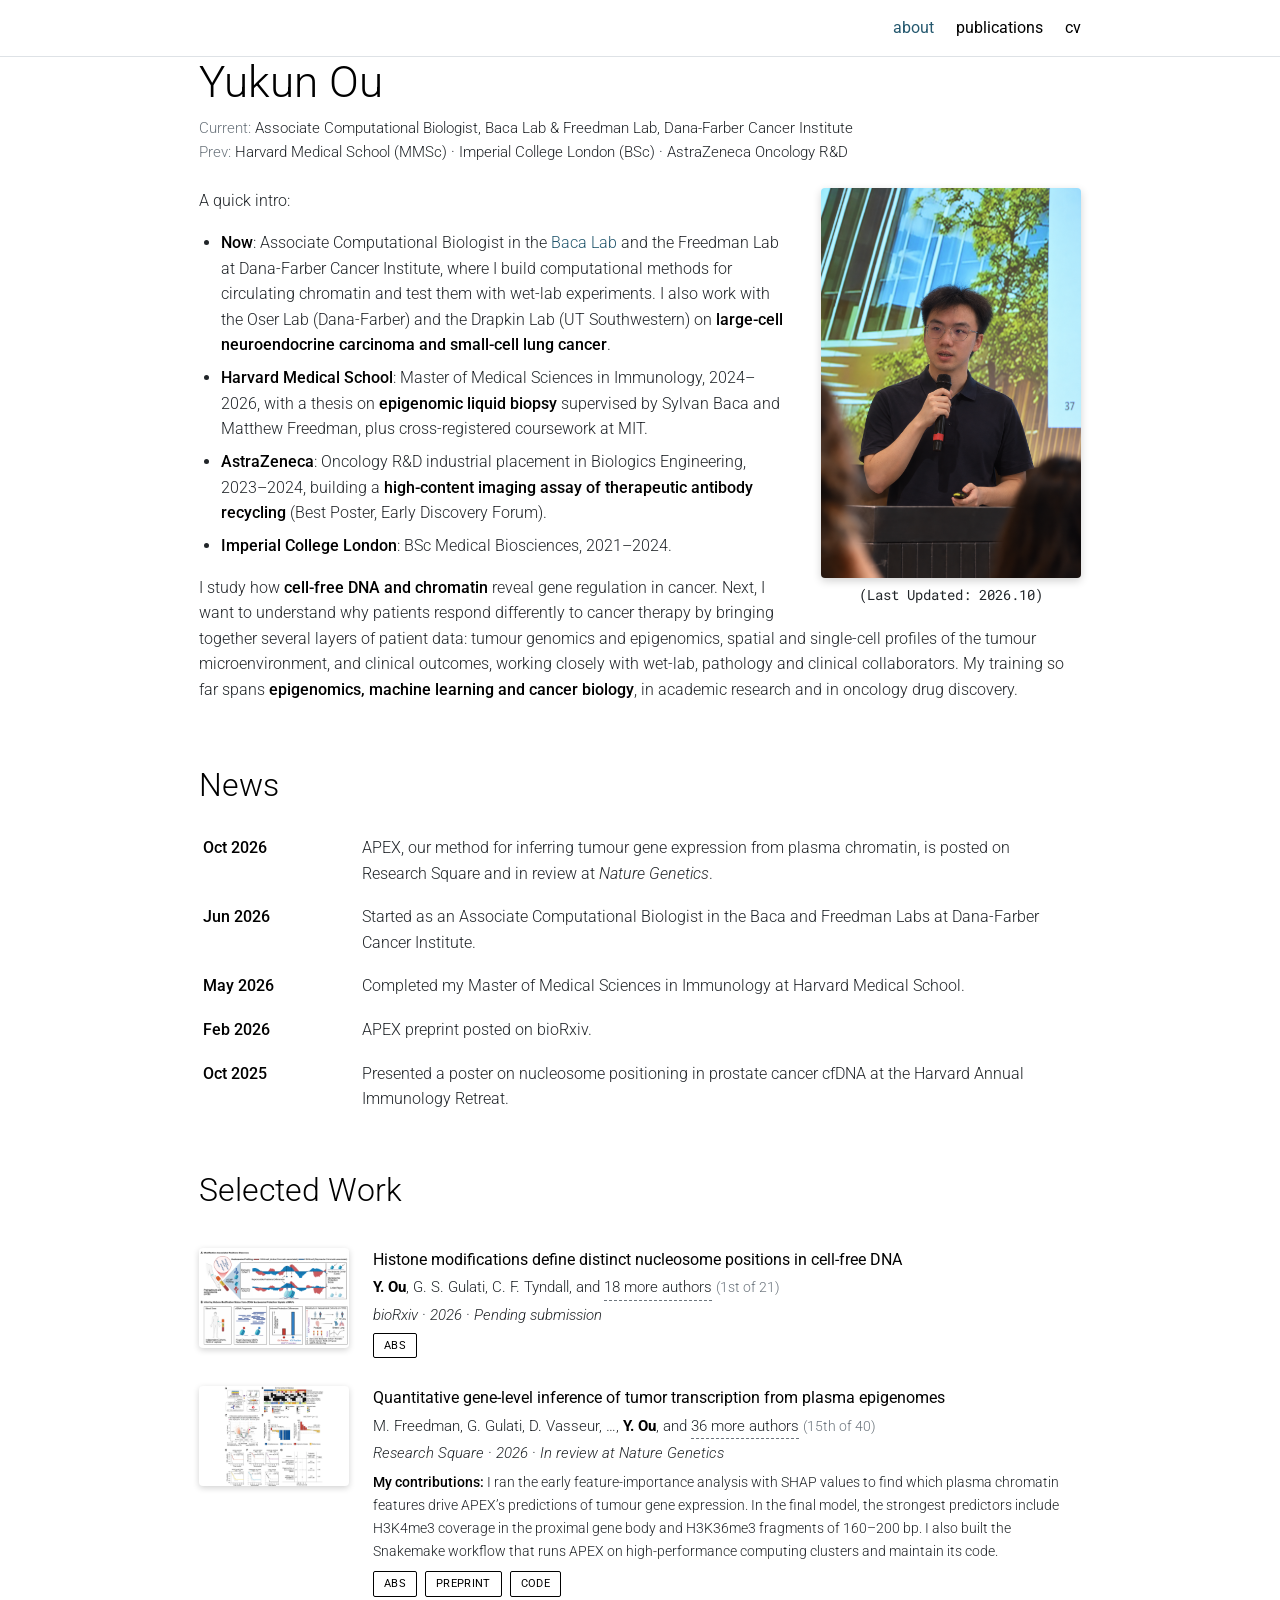
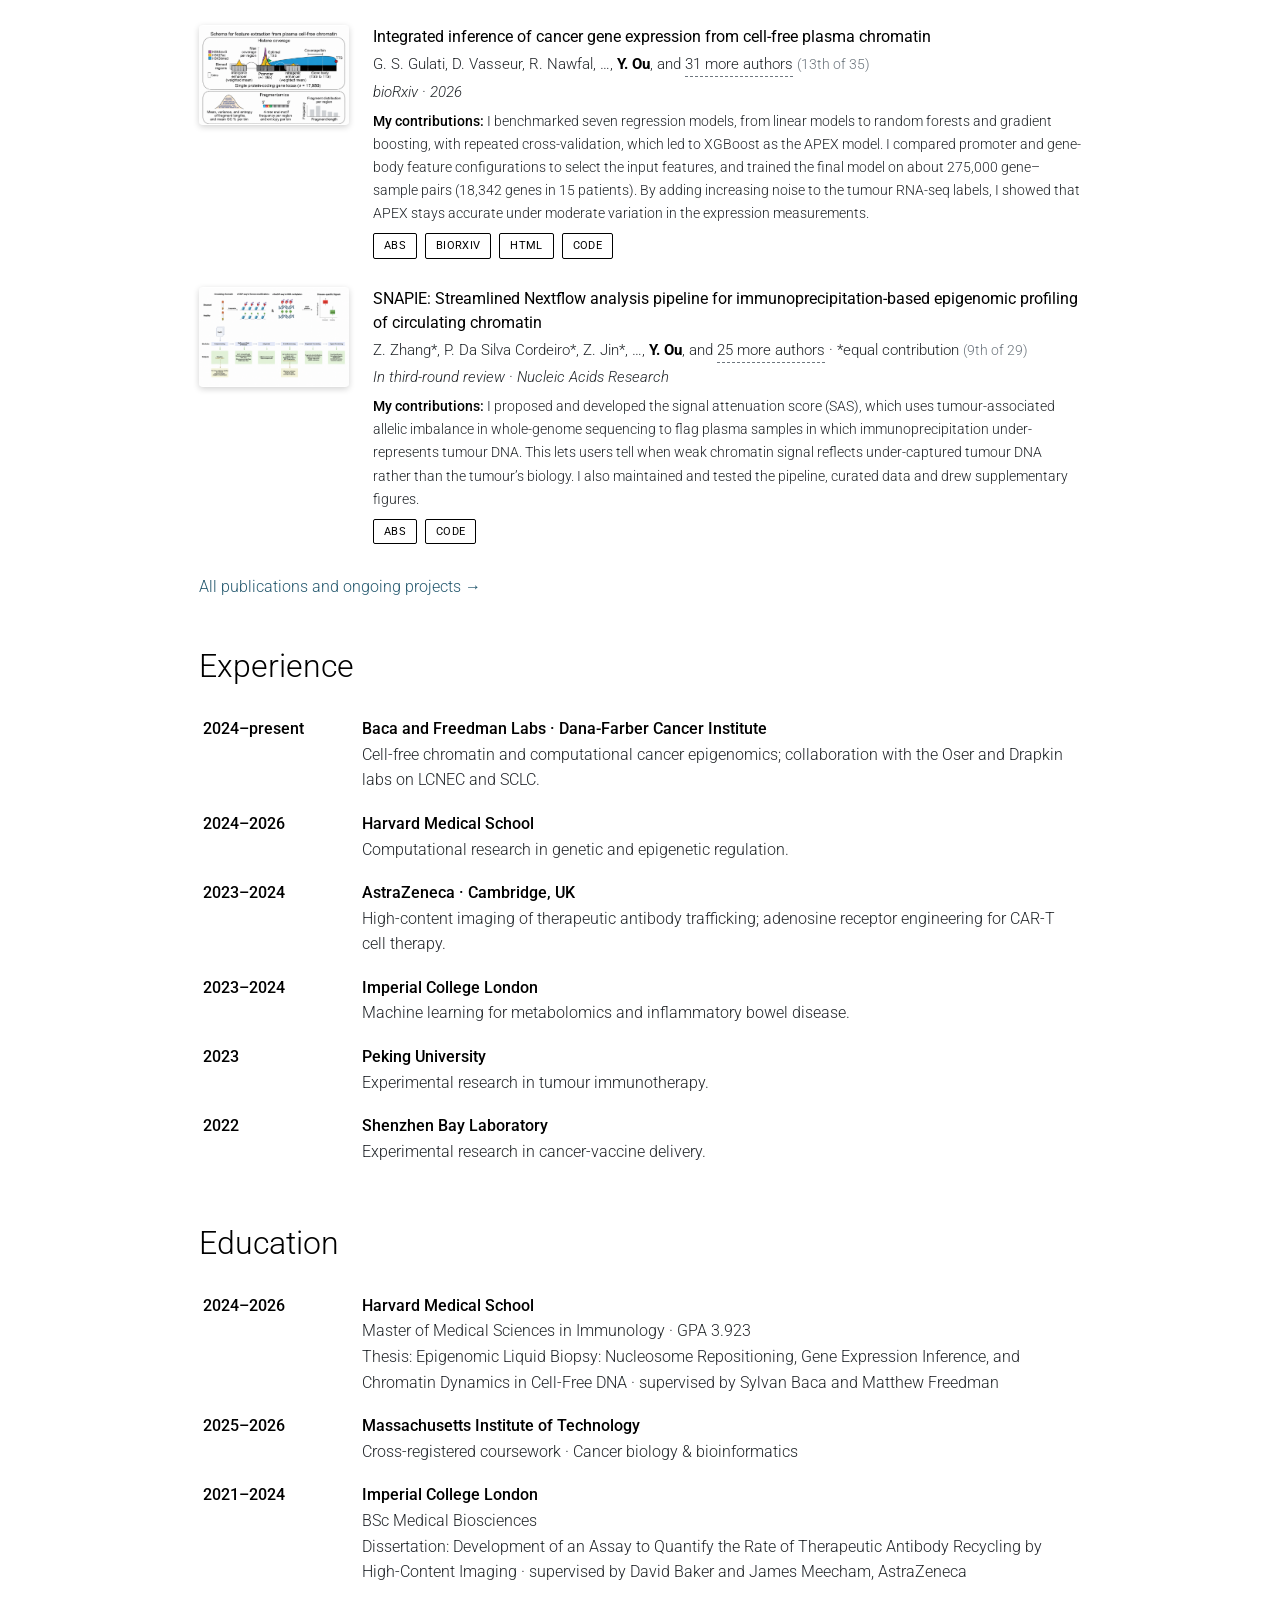
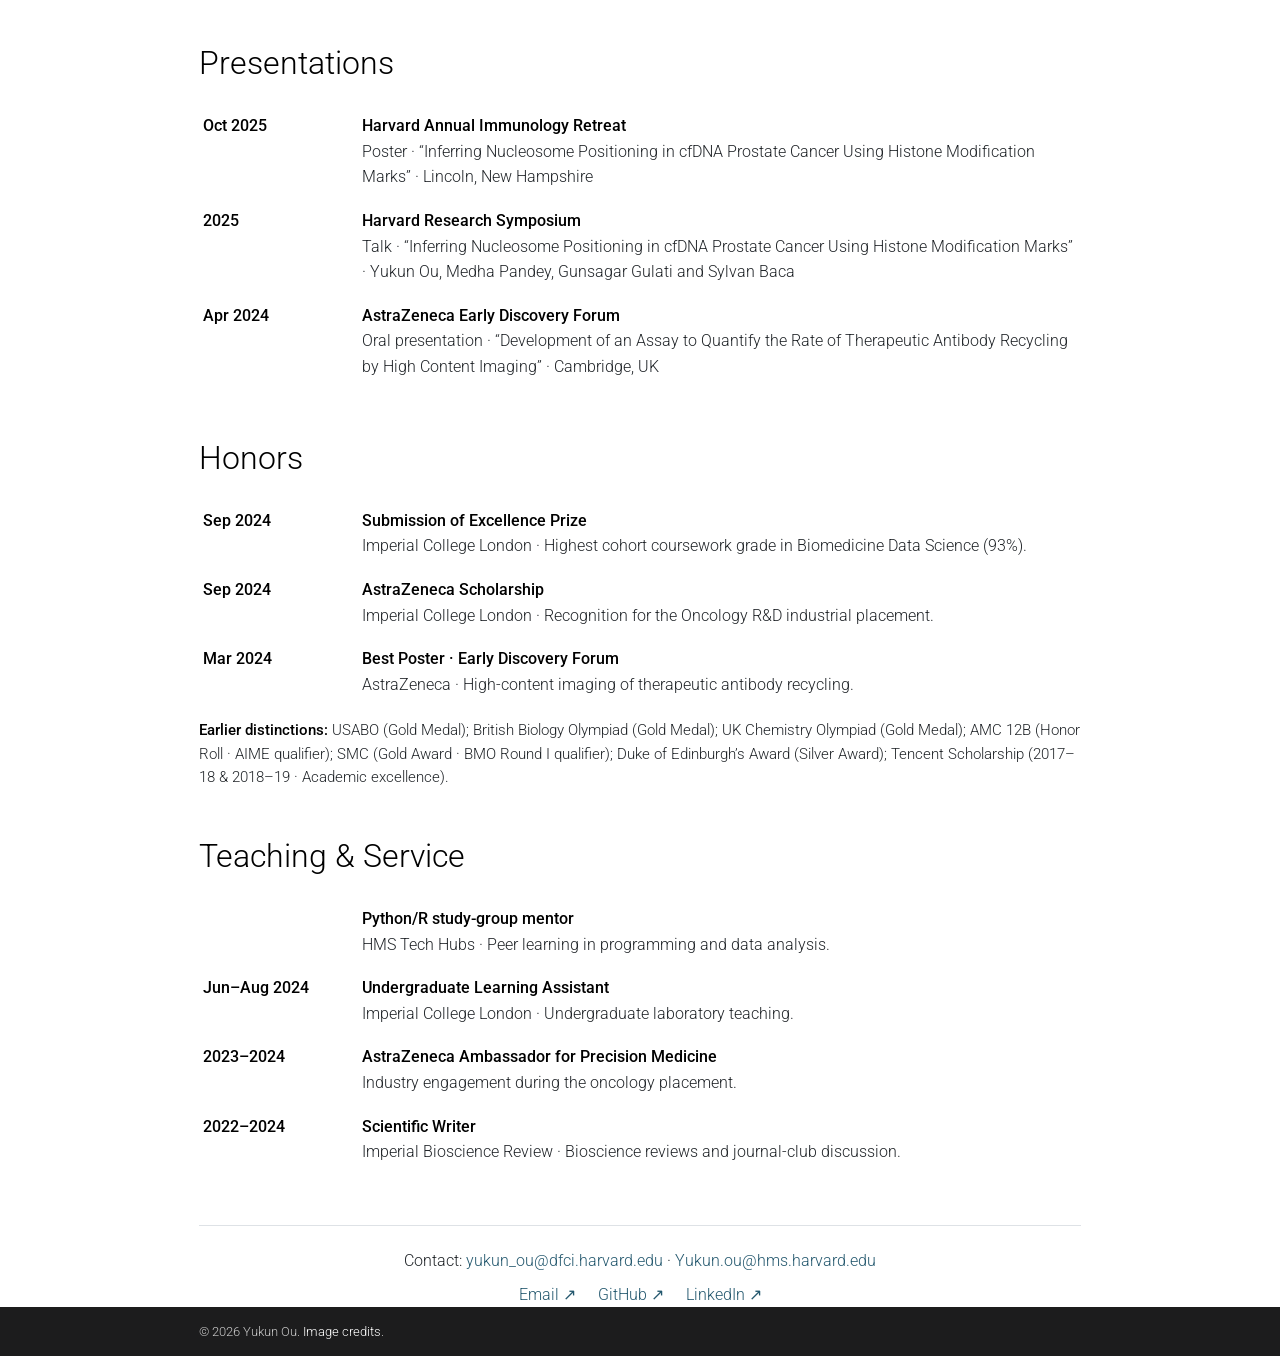
==== commit 7e564522: "Update MAPs author list to the co-author manuscript; CV-style skills section Co-Authored-By: Claude " ====
--- a/index.html
+++ b/index.html
@@ -9,7 +9,7 @@
 </ul>
 <p>I study how <strong>cell-free DNA and chromatin</strong> reveal gene regulation in cancer. Next, I want to understand why patients respond differently to cancer therapy by bringing together several layers of patient data: tumour genomics and epigenomics, spatial and single-cell profiles of the tumour microenvironment, and clinical outcomes, working closely with wet-lab, pathology and clinical collaborators. My training so far spans <strong>epigenomics, machine learning and cancer biology</strong>, in academic research and in oncology drug discovery.</p></section>
 <section id="news"><h2 class="section-title">News</h2><table class="dated"><tbody><tr><th scope="row">Oct 2026</th><td>APEX, our method for inferring tumour gene expression from plasma chromatin, is posted on Research Square and in review at <em>Nature Genetics</em>.</td></tr><tr><th scope="row">Jun 2026</th><td>Started as an Associate Computational Biologist in the Baca and Freedman Labs at Dana-Farber Cancer Institute.</td></tr><tr><th scope="row">May 2026</th><td>Completed my Master of Medical Sciences in Immunology at Harvard Medical School.</td></tr><tr><th scope="row">Feb 2026</th><td>APEX preprint posted on bioRxiv.</td></tr><tr><th scope="row">Oct 2025</th><td>Presented a poster on nucleosome positioning in prostate cancer cfDNA at the Harvard Annual Immunology Retreat.</td></tr></tbody></table></section>
-<section id="publications"><h2 class="section-title">Selected Work</h2><article class="pub" id="maps"><div class="pub-preview"><a href="/assets/maps-overview.png" aria-label="View MAPs illustration"><img src="/assets/maps-overview.png" alt="Figure 1 of the MAPs manuscript: discovery of nucleosome positions that differ between H3K4me2- and H3K9me3-marked nucleosomes in plasma, and measurement of nucleosome protection at MAPs in unenriched plasma cfDNA." loading="lazy" width="1551" height="1014"></a></div><div class="pub-body"><h3 class="pub-title">Histone modifications define distinct nucleosome positions in human cell-free DNA</h3><p class="pub-authors"><span class="authors-short"><strong>Y. Ou</strong>, G. S. Gulati, M. Pandey, and <button type="button" class="more-authors" data-more-authors>13 more authors</button></span><span class="authors-full" hidden><strong>Y. Ou</strong>, G. S. Gulati, M. Pandey, J.-H. Seo, Z. Zhang, G. G. Lee, Z. Jin, H. Savignano, A. G. Sowalsky, R. Nawfal, Z. Zhang, E. Ibrahim, G. Nafeh, M. L. Freedman, D. Y. Takeda, S. C. Baca</span> <span class="position">(1st of 16)</span></p><p class="pub-venue">bioRxiv · 2026 · Pending submission</p><div class="pub-buttons"><button type="button" class="btn" data-toggle-abs aria-expanded="false">Abs</button></div><div class="pub-abstract" hidden><p>We identify modification-associated positions (MAPs), loci at which circulating nucleosomes carrying active (H3K4me2) and repressive (H3K9me3) histone marks occupy reproducibly offset positions, and read nucleosome protection at MAPs from ordinary plasma cfDNA sequencing without antibodies to estimate tumour fraction in held-out patients, across prostate, breast and lung cancer, and across serial plasma draws. A joint project of the Baca and Freedman labs.</p></div></div></article><article class="pub" id="apex-ng"><div class="pub-preview"><a href="/assets/nectin4-ev-response.png" aria-label="View APEX (Nature Genetics submission) illustration"><img src="/assets/nectin4-ev-response.png" alt="Figure from the APEX study: plasma-inferred NECTIN4 expression and response and survival after enfortumab vedotin in 24 patients with metastatic bladder cancer." loading="lazy" width="1551" height="1014"></a></div><div class="pub-body"><h3 class="pub-title">Quantitative gene-level inference of tumor transcription from plasma epigenomes</h3><p class="pub-authors"><span class="authors-short">M. Freedman, G. Gulati, D. Vasseur, …, <strong>Y. Ou</strong>, and <button type="button" class="more-authors" data-more-authors>36 more authors</button></span><span class="authors-full" hidden>M. Freedman, G. Gulati, D. Vasseur, R. Nawfal, S. Sotudian, K. Semaan, M. Eid, J.-H. Seo, S. Saito, N. Phillips, J. Canniff, H. Savignano, S. Chhetri, Z. Jin, <strong>Y. Ou</strong>, M.-A. Bani, G.-S. Lee, R. Trowbridge, I. Epstein, G. Rickards, P. Cordeiro, R. Chehade, R. Wu, M.-A. Chrysovergi, Z. Zhang, B. James, C. Massard, A. Italiano, A. Hollebecque, J.-C. Soria, F. André, C. Badoual, J. Bellmunt, H. Singh, A. Aguirre, B. Wolpin, J. Sands, M. Oser, T. Choueiri, S. Baca</span> <span class="position">(15th of 40)</span></p><p class="pub-venue">Research Square · 2026 · In review at Nature Genetics</p><p class="pub-role"><span>My contributions:</span> I ran the early feature-importance analysis with SHAP values to find which plasma chromatin features drive APEX’s predictions of tumour gene expression. In the final model, the strongest predictors include H3K4me3 coverage in the proximal gene body and H3K36me3 fragments of 160–200 bp. I also built the Snakemake workflow that runs APEX on high-performance computing clusters and maintain its code.</p><div class="pub-buttons"><button type="button" class="btn" data-toggle-abs aria-expanded="false">Abs</button><a class="btn" href="https://doi.org/10.21203/rs.3.rs-11043657/v1">Preprint</a><a class="btn" href="https://github.com/Baca-Lab/APEX">Code</a></div><div class="pub-abstract" hidden><p>APEX infers genome-wide, single-gene tumour expression from plasma chromatin and cfDNA fragmentation. Across 559 plasma samples from 24 cancer types, it resolves pancreatic cancer subtypes, tracks therapeutic targets in small-cell lung cancer and identifies NECTIN4 expression as a biomarker of response to enfortumab vedotin in urothelial cancer.</p></div></div></article><article class="pub" id="apex"><div class="pub-preview"><a href="/assets/apex-clean.png" aria-label="View APEX illustration"><img src="/assets/apex-clean.png" alt="APEX schematic showing chromatin coverage and fragment features used for expression inference." loading="lazy" width="1551" height="1014"></a></div><div class="pub-body"><h3 class="pub-title">Integrated inference of cancer gene expression from cell-free plasma chromatin</h3><p class="pub-authors"><span class="authors-short">G. S. Gulati, D. Vasseur, R. Nawfal, …, <strong>Y. Ou</strong>, and <button type="button" class="more-authors" data-more-authors>31 more authors</button></span><span class="authors-full" hidden>G. S. Gulati, D. Vasseur, R. Nawfal, S. Sotudian, K. Semaan, M. Eid, J.-H. Seo, N. Phillips, J. Canniff, H. Savignano, S. B. Chhetri, Z. Jin, <strong>Y. Ou</strong>, M.-A. Bani, G.-S. M. Lee, R. Trowbridge, I. Epstein, G. Rickards, P. R. D. S. Cordeiro, R. E. H. Chehade, Z. Zhang, B. James, C. Massard, A. Italiano, A. Hollebecque, J.-C. Soria, F. Andre, C. Badoual, J. Bellmunt, H. Singh, A. J. Aguirre, B. M. Wolpin, T. K. Choueiri, S. C. Baca, M. L. Freedman</span> <span class="position">(13th of 35)</span></p><p class="pub-venue">bioRxiv · 2026</p><p class="pub-role"><span>My contributions:</span> I benchmarked seven regression models, from linear models to random forests and gradient boosting, with repeated cross-validation, which led to XGBoost as the APEX model. I compared promoter and gene-body feature configurations to select the input features, and trained the final model on about 275,000 gene–sample pairs (18,342 genes in 15 patients). By adding increasing noise to the tumour RNA-seq labels, I showed that APEX stays accurate under moderate variation in the expression measurements.</p><div class="pub-buttons"><button type="button" class="btn" data-toggle-abs aria-expanded="false">Abs</button><a class="btn" href="https://doi.org/10.64898/2026.02.18.706026">bioRxiv</a><a class="btn" href="https://pmc.ncbi.nlm.nih.gov/articles/PMC12934699/">HTML</a><a class="btn" href="https://github.com/Baca-Lab/APEX">Code</a></div><div class="pub-abstract" hidden><p>Inferring tumour gene expression from plasma chromatin.</p></div></div></article><article class="pub" id="snapie"><div class="pub-preview"><a href="/assets/snapie-clean.png" aria-label="View SNAPIE illustration"><img src="/assets/snapie-clean.png" alt="Public SNAPIE overview of circulating chromatin assays and the Nextflow processing workflow." loading="lazy" width="1551" height="1014"></a></div><div class="pub-body"><h3 class="pub-title">SNAPIE: Streamlined Nextflow analysis pipeline for immunoprecipitation-based epigenomic profiling of circulating chromatin</h3><p class="pub-authors"><span class="authors-short">Z. Zhang*, P. Da Silva Cordeiro*, Z. Jin*, …, <strong>Y. Ou</strong>, and <button type="button" class="more-authors" data-more-authors>25 more authors</button></span><span class="authors-full" hidden>Z. Zhang*, P. Da Silva Cordeiro*, Z. Jin*, G. G. Lee*, B. Fortunato, R. El Hajj Chehade, K. Semaan, G. Gulati, <strong>Y. Ou</strong>, C. Hemauer, W. Bian, S. Sotudian, Z. Zhang, D. Osei-Hwedieh, T. E. Heim, C. Painter, R. Nawfal, M. Eid, D. Vasseur, J. Canniff, H. Savignano, N. Phillips, S. Saito, J.-H. Seo, K. R. Weiss, M. G. Oser, M. L. Freedman, S. B. Chhetri, S. C. Baca</span> · *equal contribution <span class="position">(9th of 29)</span></p><p class="pub-venue">In third-round review · Nucleic Acids Research</p><p class="pub-role"><span>My contributions:</span> I proposed and developed the signal attenuation score (SAS), which uses tumour-associated allelic imbalance in whole-genome sequencing to flag plasma samples in which immunoprecipitation under-represents tumour DNA. This lets users tell when weak chromatin signal reflects under-captured tumour DNA rather than the tumour’s biology. I also maintained and tested the pipeline, curated data and drew supplementary figures.</p><div class="pub-buttons"><button type="button" class="btn" data-toggle-abs aria-expanded="false">Abs</button><a class="btn" href="https://github.com/Baca-Lab/SNAPIE">Code</a></div><div class="pub-abstract" hidden><p>A reproducible workflow for analysing circulating chromatin, from sequencing reads to epigenomic signals.</p></div></div></article><p class="more"><a href="/publications/">All publications and ongoing projects →</a></p></section>
+<section id="publications"><h2 class="section-title">Selected Work</h2><article class="pub" id="maps"><div class="pub-preview"><a href="/assets/maps-overview.png" aria-label="View MAPs illustration"><img src="/assets/maps-overview.png" alt="Figure 1 of the MAPs manuscript: discovery of nucleosome positions that differ between H3K4me2- and H3K9me3-marked nucleosomes in plasma, and measurement of nucleosome protection at MAPs in unenriched plasma cfDNA." loading="lazy" width="1551" height="1014"></a></div><div class="pub-body"><h3 class="pub-title">Histone modifications define distinct nucleosome positions in cell-free DNA</h3><p class="pub-authors"><span class="authors-short"><strong>Y. Ou</strong>, G. S. Gulati, C. F. Tyndall, and <button type="button" class="more-authors" data-more-authors>18 more authors</button></span><span class="authors-full" hidden><strong>Y. Ou</strong>, G. S. Gulati, C. F. Tyndall, M. Pandey, J.-H. Seo, Z. Zhang, Z. Jin, G. G. Lee, R. Nawfal, T. A. Hoggood, S. D. Shahbazi, J. Ludwig, Z. Zhang, E. Ibrahim, G. Nafeh, J. E. Berchuck, A. G. Sowalsky, F. Karzai, M. L. Freedman, D. Y. Takeda, S. C. Baca</span> <span class="position">(1st of 21)</span></p><p class="pub-venue">bioRxiv · 2026 · Pending submission</p><div class="pub-buttons"><button type="button" class="btn" data-toggle-abs aria-expanded="false">Abs</button></div><div class="pub-abstract" hidden><p>We identify modification-associated positions (MAPs), loci at which circulating nucleosomes carrying active (H3K4me2) and repressive (H3K9me3) histone marks occupy reproducibly offset positions, and read nucleosome protection at MAPs from ordinary plasma cfDNA sequencing without antibodies to estimate tumour fraction in held-out patients, across prostate, breast and lung cancer, and across serial plasma draws. A joint project of the Baca and Freedman labs.</p></div></div></article><article class="pub" id="apex-ng"><div class="pub-preview"><a href="/assets/nectin4-ev-response.png" aria-label="View APEX (Nature Genetics submission) illustration"><img src="/assets/nectin4-ev-response.png" alt="Figure from the APEX study: plasma-inferred NECTIN4 expression and response and survival after enfortumab vedotin in 24 patients with metastatic bladder cancer." loading="lazy" width="1551" height="1014"></a></div><div class="pub-body"><h3 class="pub-title">Quantitative gene-level inference of tumor transcription from plasma epigenomes</h3><p class="pub-authors"><span class="authors-short">M. Freedman, G. Gulati, D. Vasseur, …, <strong>Y. Ou</strong>, and <button type="button" class="more-authors" data-more-authors>36 more authors</button></span><span class="authors-full" hidden>M. Freedman, G. Gulati, D. Vasseur, R. Nawfal, S. Sotudian, K. Semaan, M. Eid, J.-H. Seo, S. Saito, N. Phillips, J. Canniff, H. Savignano, S. Chhetri, Z. Jin, <strong>Y. Ou</strong>, M.-A. Bani, G.-S. Lee, R. Trowbridge, I. Epstein, G. Rickards, P. Cordeiro, R. Chehade, R. Wu, M.-A. Chrysovergi, Z. Zhang, B. James, C. Massard, A. Italiano, A. Hollebecque, J.-C. Soria, F. André, C. Badoual, J. Bellmunt, H. Singh, A. Aguirre, B. Wolpin, J. Sands, M. Oser, T. Choueiri, S. Baca</span> <span class="position">(15th of 40)</span></p><p class="pub-venue">Research Square · 2026 · In review at Nature Genetics</p><p class="pub-role"><span>My contributions:</span> I ran the early feature-importance analysis with SHAP values to find which plasma chromatin features drive APEX’s predictions of tumour gene expression. In the final model, the strongest predictors include H3K4me3 coverage in the proximal gene body and H3K36me3 fragments of 160–200 bp. I also built the Snakemake workflow that runs APEX on high-performance computing clusters and maintain its code.</p><div class="pub-buttons"><button type="button" class="btn" data-toggle-abs aria-expanded="false">Abs</button><a class="btn" href="https://doi.org/10.21203/rs.3.rs-11043657/v1">Preprint</a><a class="btn" href="https://github.com/Baca-Lab/APEX">Code</a></div><div class="pub-abstract" hidden><p>APEX infers genome-wide, single-gene tumour expression from plasma chromatin and cfDNA fragmentation. Across 559 plasma samples from 24 cancer types, it resolves pancreatic cancer subtypes, tracks therapeutic targets in small-cell lung cancer and identifies NECTIN4 expression as a biomarker of response to enfortumab vedotin in urothelial cancer.</p></div></div></article><article class="pub" id="apex"><div class="pub-preview"><a href="/assets/apex-clean.png" aria-label="View APEX illustration"><img src="/assets/apex-clean.png" alt="APEX schematic showing chromatin coverage and fragment features used for expression inference." loading="lazy" width="1551" height="1014"></a></div><div class="pub-body"><h3 class="pub-title">Integrated inference of cancer gene expression from cell-free plasma chromatin</h3><p class="pub-authors"><span class="authors-short">G. S. Gulati, D. Vasseur, R. Nawfal, …, <strong>Y. Ou</strong>, and <button type="button" class="more-authors" data-more-authors>31 more authors</button></span><span class="authors-full" hidden>G. S. Gulati, D. Vasseur, R. Nawfal, S. Sotudian, K. Semaan, M. Eid, J.-H. Seo, N. Phillips, J. Canniff, H. Savignano, S. B. Chhetri, Z. Jin, <strong>Y. Ou</strong>, M.-A. Bani, G.-S. M. Lee, R. Trowbridge, I. Epstein, G. Rickards, P. R. D. S. Cordeiro, R. E. H. Chehade, Z. Zhang, B. James, C. Massard, A. Italiano, A. Hollebecque, J.-C. Soria, F. Andre, C. Badoual, J. Bellmunt, H. Singh, A. J. Aguirre, B. M. Wolpin, T. K. Choueiri, S. C. Baca, M. L. Freedman</span> <span class="position">(13th of 35)</span></p><p class="pub-venue">bioRxiv · 2026</p><p class="pub-role"><span>My contributions:</span> I benchmarked seven regression models, from linear models to random forests and gradient boosting, with repeated cross-validation, which led to XGBoost as the APEX model. I compared promoter and gene-body feature configurations to select the input features, and trained the final model on about 275,000 gene–sample pairs (18,342 genes in 15 patients). By adding increasing noise to the tumour RNA-seq labels, I showed that APEX stays accurate under moderate variation in the expression measurements.</p><div class="pub-buttons"><button type="button" class="btn" data-toggle-abs aria-expanded="false">Abs</button><a class="btn" href="https://doi.org/10.64898/2026.02.18.706026">bioRxiv</a><a class="btn" href="https://pmc.ncbi.nlm.nih.gov/articles/PMC12934699/">HTML</a><a class="btn" href="https://github.com/Baca-Lab/APEX">Code</a></div><div class="pub-abstract" hidden><p>Inferring tumour gene expression from plasma chromatin.</p></div></div></article><article class="pub" id="snapie"><div class="pub-preview"><a href="/assets/snapie-clean.png" aria-label="View SNAPIE illustration"><img src="/assets/snapie-clean.png" alt="Public SNAPIE overview of circulating chromatin assays and the Nextflow processing workflow." loading="lazy" width="1551" height="1014"></a></div><div class="pub-body"><h3 class="pub-title">SNAPIE: Streamlined Nextflow analysis pipeline for immunoprecipitation-based epigenomic profiling of circulating chromatin</h3><p class="pub-authors"><span class="authors-short">Z. Zhang*, P. Da Silva Cordeiro*, Z. Jin*, …, <strong>Y. Ou</strong>, and <button type="button" class="more-authors" data-more-authors>25 more authors</button></span><span class="authors-full" hidden>Z. Zhang*, P. Da Silva Cordeiro*, Z. Jin*, G. G. Lee*, B. Fortunato, R. El Hajj Chehade, K. Semaan, G. Gulati, <strong>Y. Ou</strong>, C. Hemauer, W. Bian, S. Sotudian, Z. Zhang, D. Osei-Hwedieh, T. E. Heim, C. Painter, R. Nawfal, M. Eid, D. Vasseur, J. Canniff, H. Savignano, N. Phillips, S. Saito, J.-H. Seo, K. R. Weiss, M. G. Oser, M. L. Freedman, S. B. Chhetri, S. C. Baca</span> · *equal contribution <span class="position">(9th of 29)</span></p><p class="pub-venue">In third-round review · Nucleic Acids Research</p><p class="pub-role"><span>My contributions:</span> I proposed and developed the signal attenuation score (SAS), which uses tumour-associated allelic imbalance in whole-genome sequencing to flag plasma samples in which immunoprecipitation under-represents tumour DNA. This lets users tell when weak chromatin signal reflects under-captured tumour DNA rather than the tumour’s biology. I also maintained and tested the pipeline, curated data and drew supplementary figures.</p><div class="pub-buttons"><button type="button" class="btn" data-toggle-abs aria-expanded="false">Abs</button><a class="btn" href="https://github.com/Baca-Lab/SNAPIE">Code</a></div><div class="pub-abstract" hidden><p>A reproducible workflow for analysing circulating chromatin, from sequencing reads to epigenomic signals.</p></div></div></article><p class="more"><a href="/publications/">All publications and ongoing projects →</a></p></section>
 <section id="experience"><h2 class="section-title">Experience</h2><div id="industry"><table class="dated"><tbody><tr><th scope="row">2024–present</th><td><strong>Baca and Freedman Labs · Dana-Farber Cancer Institute</strong><br>Cell-free chromatin and computational cancer epigenomics; collaboration with the Oser and Drapkin labs on LCNEC and SCLC.</td></tr><tr><th scope="row">2024–2026</th><td><strong>Harvard Medical School</strong><br>Computational research in genetic and epigenetic regulation.</td></tr><tr><th scope="row">2023–2024</th><td><strong>AstraZeneca · Cambridge, UK</strong><br>High-content imaging of therapeutic antibody trafficking; adenosine receptor engineering for CAR-T cell therapy.</td></tr><tr><th scope="row">2023–2024</th><td><strong>Imperial College London</strong><br>Machine learning for metabolomics and inflammatory bowel disease.</td></tr><tr><th scope="row">2023</th><td><strong>Peking University</strong><br>Experimental research in tumour immunotherapy.</td></tr><tr><th scope="row">2022</th><td><strong>Shenzhen Bay Laboratory</strong><br>Experimental research in cancer-vaccine delivery.</td></tr></tbody></table></div></section>
 <section id="education"><h2 class="section-title">Education</h2><table class="dated"><tbody><tr><th scope="row">2024–2026</th><td><strong>Harvard Medical School</strong><br>Master of Medical Sciences in Immunology · GPA 3.923<br>Thesis: Epigenomic Liquid Biopsy: Nucleosome Repositioning, Gene Expression Inference, and Chromatin Dynamics in Cell-Free DNA · supervised by Sylvan Baca and Matthew Freedman</td></tr><tr><th scope="row">2025–2026</th><td><strong>Massachusetts Institute of Technology</strong><br>Cross-registered coursework · Cancer biology & bioinformatics</td></tr><tr><th scope="row">2021–2024</th><td><strong>Imperial College London</strong><br>BSc Medical Biosciences<br>Dissertation: Development of an Assay to Quantify the Rate of Therapeutic Antibody Recycling by High-Content Imaging · supervised by David Baker and James Meecham, AstraZeneca</td></tr></tbody></table></section>
 <section id="presentations"><h2 class="section-title">Presentations</h2><table class="dated"><tbody><tr><th scope="row">Oct 2025</th><td><strong>Harvard Annual Immunology Retreat</strong><br>Poster · “Inferring Nucleosome Positioning in cfDNA Prostate Cancer Using Histone Modification Marks” · Lincoln, New Hampshire</td></tr><tr><th scope="row">2025</th><td><strong>Harvard Research Symposium</strong><br>Talk · “Inferring Nucleosome Positioning in cfDNA Prostate Cancer Using Histone Modification Marks” · Yukun Ou, Medha Pandey, Gunsagar Gulati and Sylvan Baca</td></tr><tr><th scope="row">Apr 2024</th><td><strong>AstraZeneca Early Discovery Forum</strong><br>Oral presentation · “Development of an Assay to Quantify the Rate of Therapeutic Antibody Recycling by High Content Imaging” · Cambridge, UK</td></tr></tbody></table></section>
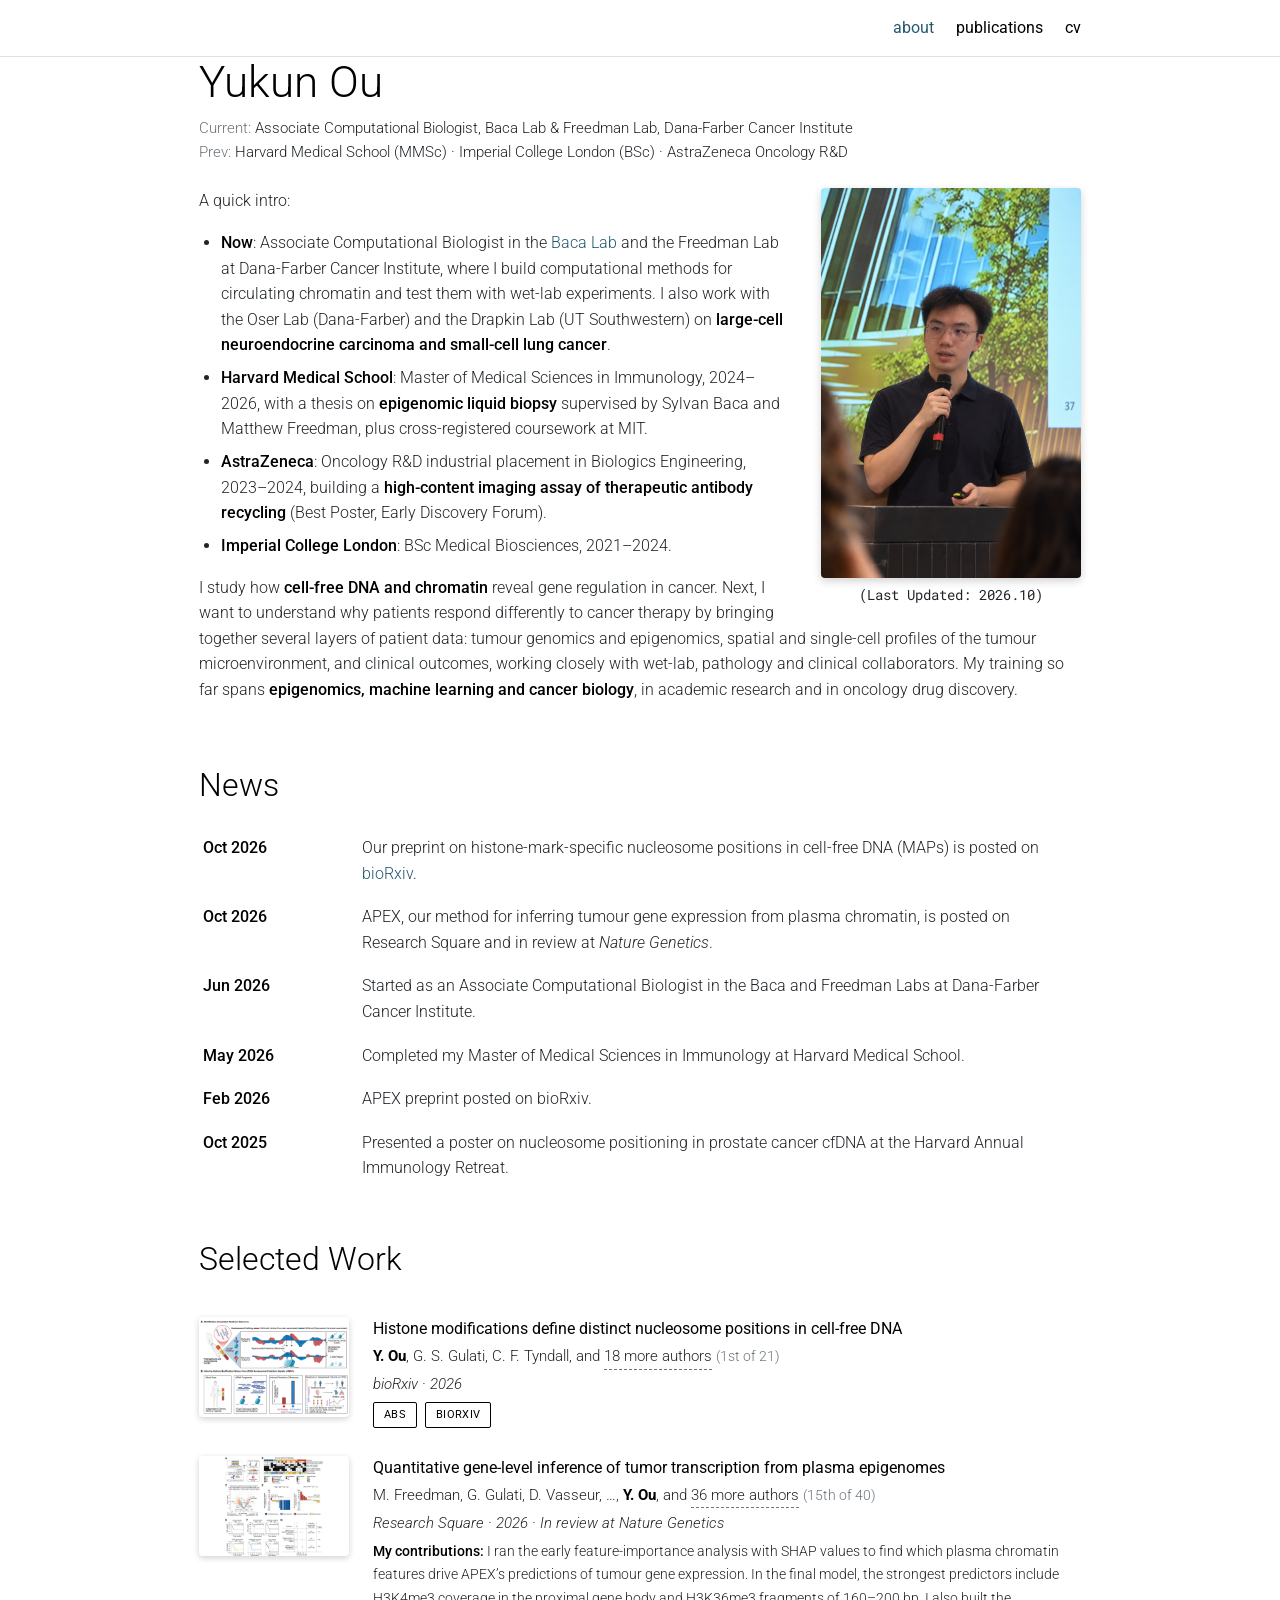
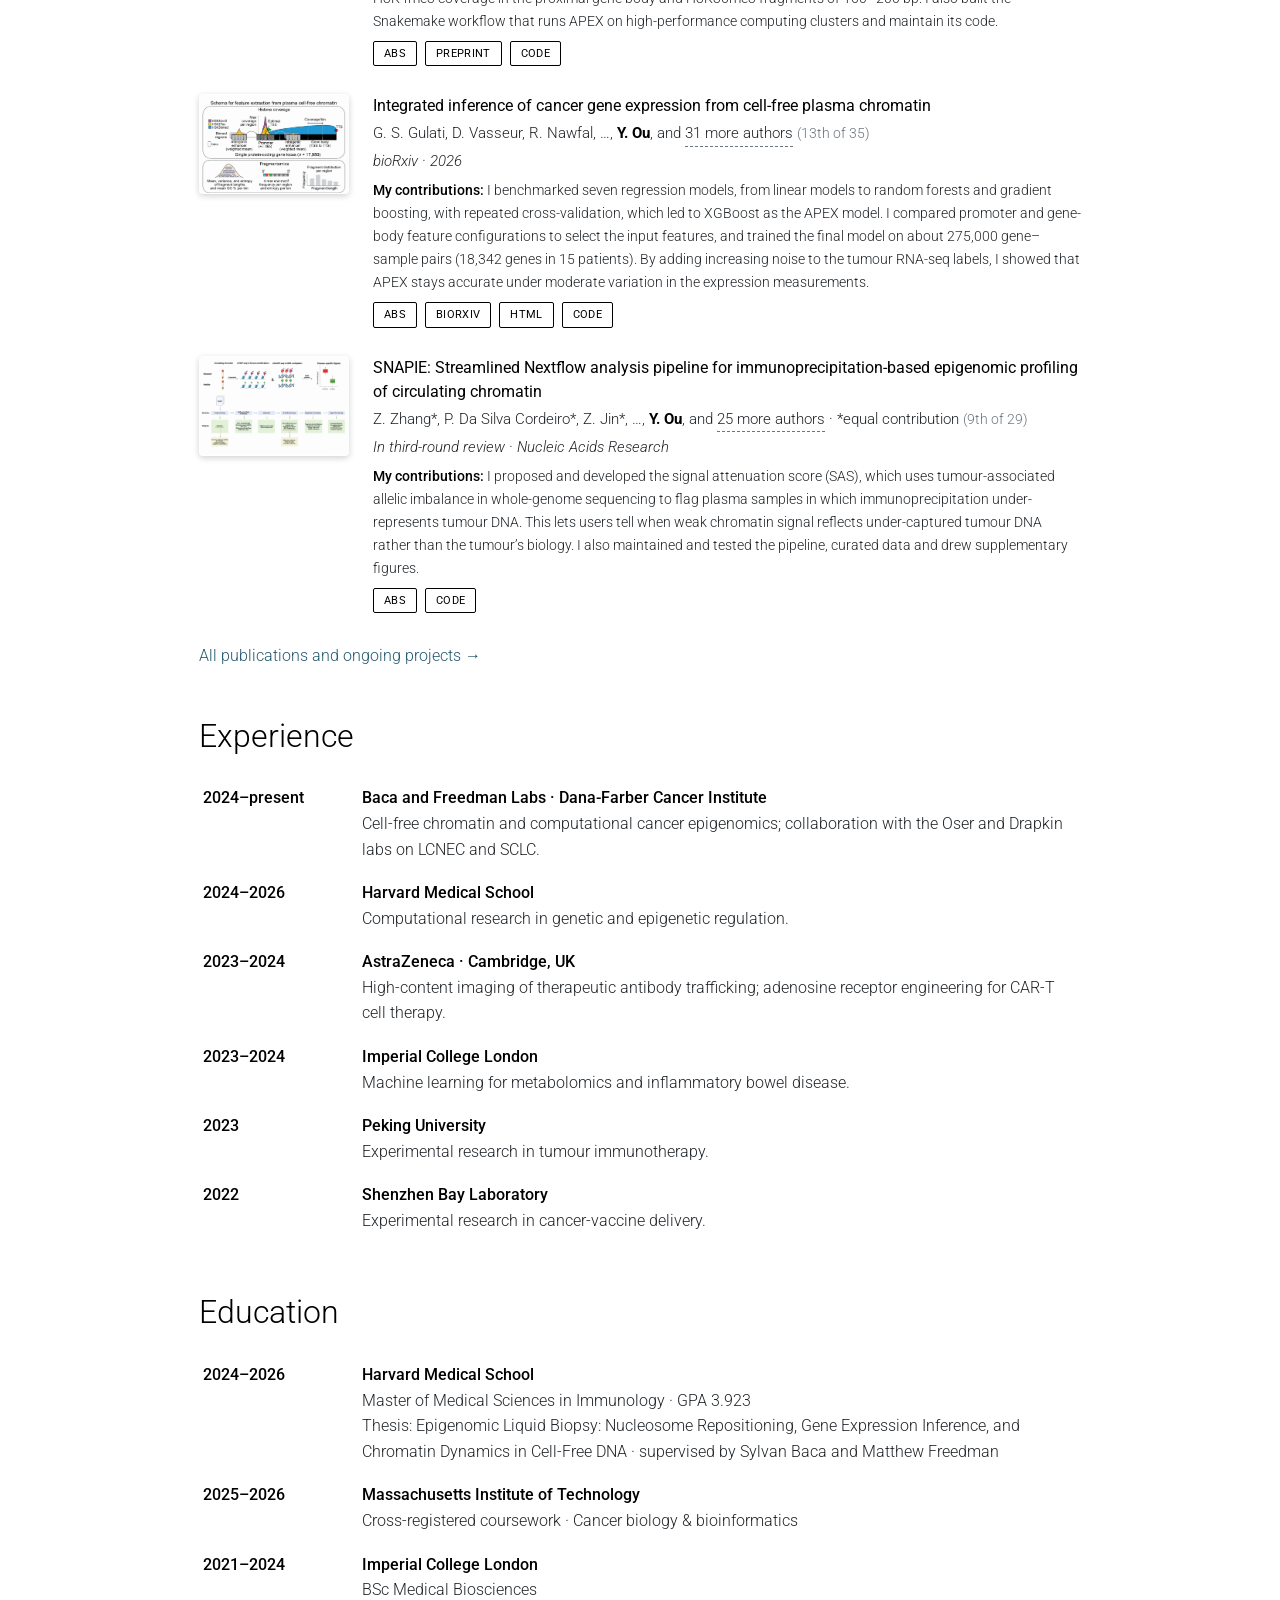
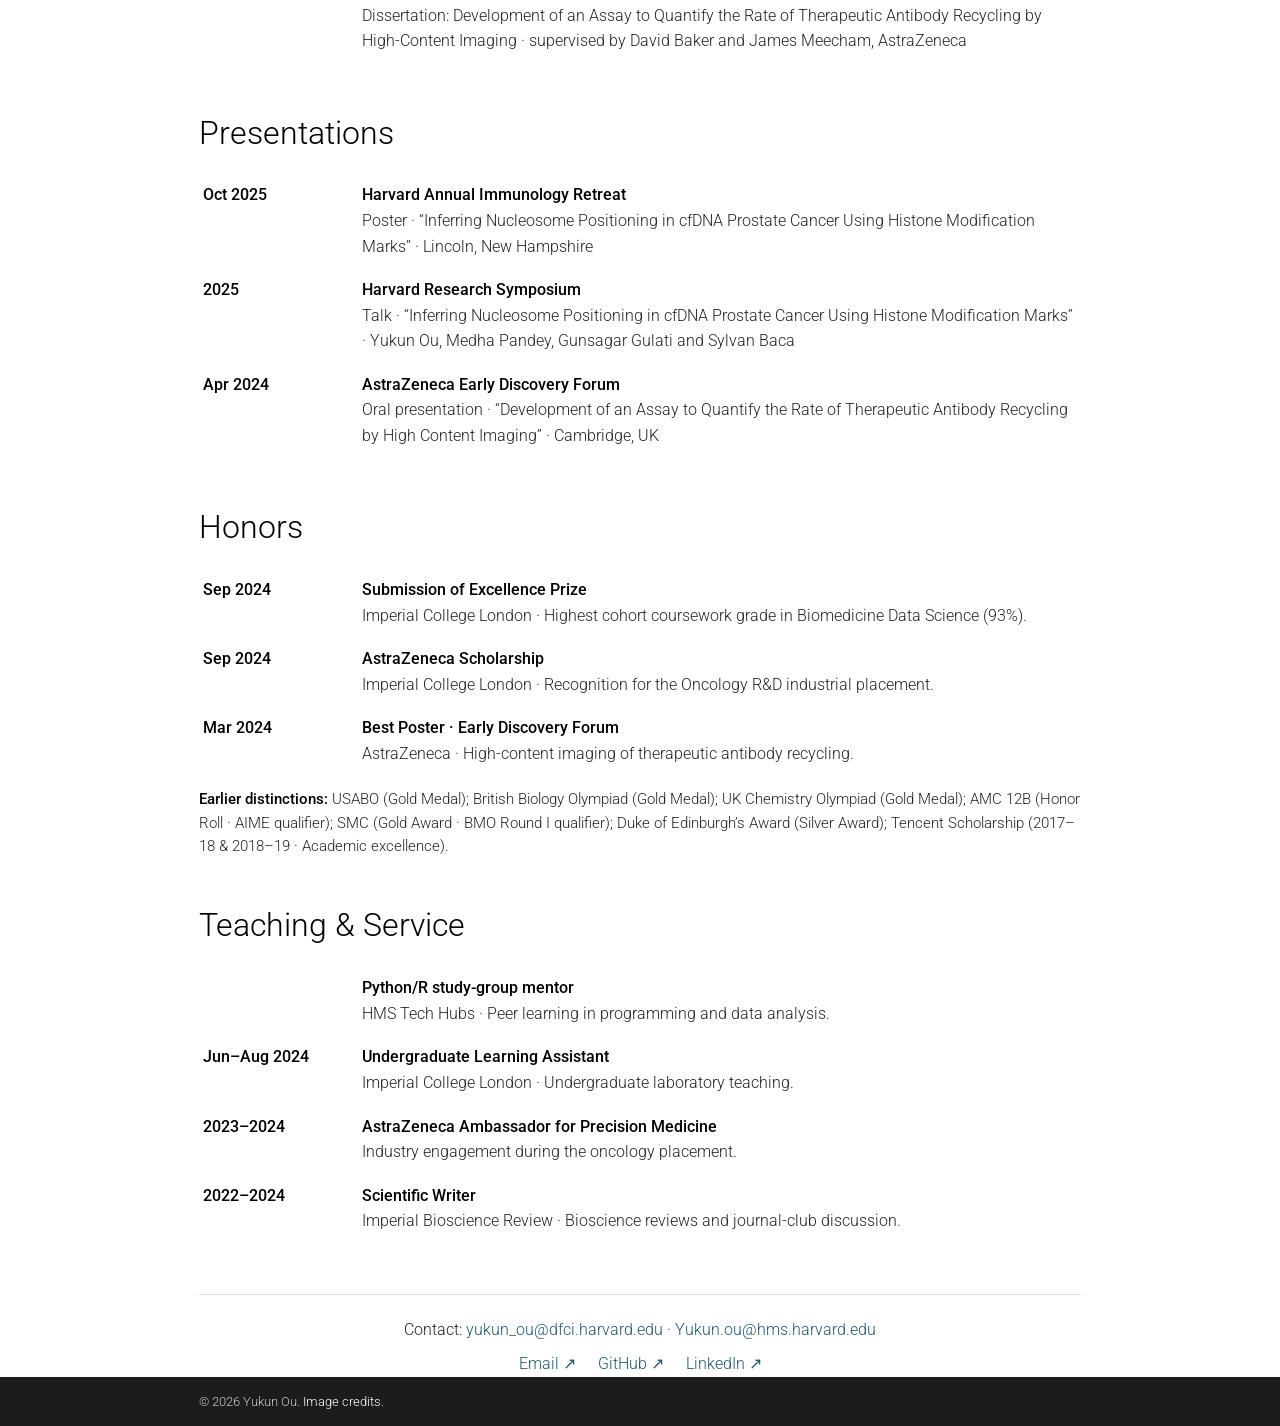
==== commit bb157dbc: "Add MAPs bioRxiv link and news item" ====
--- a/index.html
+++ b/index.html
@@ -8,8 +8,8 @@
 <li><strong>Imperial College London</strong>: BSc Medical Biosciences, 2021–2024.</li>
 </ul>
 <p>I study how <strong>cell-free DNA and chromatin</strong> reveal gene regulation in cancer. Next, I want to understand why patients respond differently to cancer therapy by bringing together several layers of patient data: tumour genomics and epigenomics, spatial and single-cell profiles of the tumour microenvironment, and clinical outcomes, working closely with wet-lab, pathology and clinical collaborators. My training so far spans <strong>epigenomics, machine learning and cancer biology</strong>, in academic research and in oncology drug discovery.</p></section>
-<section id="news"><h2 class="section-title">News</h2><table class="dated"><tbody><tr><th scope="row">Oct 2026</th><td>APEX, our method for inferring tumour gene expression from plasma chromatin, is posted on Research Square and in review at <em>Nature Genetics</em>.</td></tr><tr><th scope="row">Jun 2026</th><td>Started as an Associate Computational Biologist in the Baca and Freedman Labs at Dana-Farber Cancer Institute.</td></tr><tr><th scope="row">May 2026</th><td>Completed my Master of Medical Sciences in Immunology at Harvard Medical School.</td></tr><tr><th scope="row">Feb 2026</th><td>APEX preprint posted on bioRxiv.</td></tr><tr><th scope="row">Oct 2025</th><td>Presented a poster on nucleosome positioning in prostate cancer cfDNA at the Harvard Annual Immunology Retreat.</td></tr></tbody></table></section>
-<section id="publications"><h2 class="section-title">Selected Work</h2><article class="pub" id="maps"><div class="pub-preview"><a href="/assets/maps-overview.png" aria-label="View MAPs illustration"><img src="/assets/maps-overview.png" alt="Figure 1 of the MAPs manuscript: discovery of nucleosome positions that differ between H3K4me2- and H3K9me3-marked nucleosomes in plasma, and measurement of nucleosome protection at MAPs in unenriched plasma cfDNA." loading="lazy" width="1551" height="1014"></a></div><div class="pub-body"><h3 class="pub-title">Histone modifications define distinct nucleosome positions in cell-free DNA</h3><p class="pub-authors"><span class="authors-short"><strong>Y. Ou</strong>, G. S. Gulati, C. F. Tyndall, and <button type="button" class="more-authors" data-more-authors>18 more authors</button></span><span class="authors-full" hidden><strong>Y. Ou</strong>, G. S. Gulati, C. F. Tyndall, M. Pandey, J.-H. Seo, Z. Zhang, Z. Jin, G. G. Lee, R. Nawfal, T. A. Hoggood, S. D. Shahbazi, J. Ludwig, Z. Zhang, E. Ibrahim, G. Nafeh, J. E. Berchuck, A. G. Sowalsky, F. Karzai, M. L. Freedman, D. Y. Takeda, S. C. Baca</span> <span class="position">(1st of 21)</span></p><p class="pub-venue">bioRxiv · 2026 · Pending submission</p><div class="pub-buttons"><button type="button" class="btn" data-toggle-abs aria-expanded="false">Abs</button></div><div class="pub-abstract" hidden><p>We identify modification-associated positions (MAPs), loci at which circulating nucleosomes carrying active (H3K4me2) and repressive (H3K9me3) histone marks occupy reproducibly offset positions, and read nucleosome protection at MAPs from ordinary plasma cfDNA sequencing without antibodies to estimate tumour fraction in held-out patients, across prostate, breast and lung cancer, and across serial plasma draws. A joint project of the Baca and Freedman labs.</p></div></div></article><article class="pub" id="apex-ng"><div class="pub-preview"><a href="/assets/nectin4-ev-response.png" aria-label="View APEX (Nature Genetics submission) illustration"><img src="/assets/nectin4-ev-response.png" alt="Figure from the APEX study: plasma-inferred NECTIN4 expression and response and survival after enfortumab vedotin in 24 patients with metastatic bladder cancer." loading="lazy" width="1551" height="1014"></a></div><div class="pub-body"><h3 class="pub-title">Quantitative gene-level inference of tumor transcription from plasma epigenomes</h3><p class="pub-authors"><span class="authors-short">M. Freedman, G. Gulati, D. Vasseur, …, <strong>Y. Ou</strong>, and <button type="button" class="more-authors" data-more-authors>36 more authors</button></span><span class="authors-full" hidden>M. Freedman, G. Gulati, D. Vasseur, R. Nawfal, S. Sotudian, K. Semaan, M. Eid, J.-H. Seo, S. Saito, N. Phillips, J. Canniff, H. Savignano, S. Chhetri, Z. Jin, <strong>Y. Ou</strong>, M.-A. Bani, G.-S. Lee, R. Trowbridge, I. Epstein, G. Rickards, P. Cordeiro, R. Chehade, R. Wu, M.-A. Chrysovergi, Z. Zhang, B. James, C. Massard, A. Italiano, A. Hollebecque, J.-C. Soria, F. André, C. Badoual, J. Bellmunt, H. Singh, A. Aguirre, B. Wolpin, J. Sands, M. Oser, T. Choueiri, S. Baca</span> <span class="position">(15th of 40)</span></p><p class="pub-venue">Research Square · 2026 · In review at Nature Genetics</p><p class="pub-role"><span>My contributions:</span> I ran the early feature-importance analysis with SHAP values to find which plasma chromatin features drive APEX’s predictions of tumour gene expression. In the final model, the strongest predictors include H3K4me3 coverage in the proximal gene body and H3K36me3 fragments of 160–200 bp. I also built the Snakemake workflow that runs APEX on high-performance computing clusters and maintain its code.</p><div class="pub-buttons"><button type="button" class="btn" data-toggle-abs aria-expanded="false">Abs</button><a class="btn" href="https://doi.org/10.21203/rs.3.rs-11043657/v1">Preprint</a><a class="btn" href="https://github.com/Baca-Lab/APEX">Code</a></div><div class="pub-abstract" hidden><p>APEX infers genome-wide, single-gene tumour expression from plasma chromatin and cfDNA fragmentation. Across 559 plasma samples from 24 cancer types, it resolves pancreatic cancer subtypes, tracks therapeutic targets in small-cell lung cancer and identifies NECTIN4 expression as a biomarker of response to enfortumab vedotin in urothelial cancer.</p></div></div></article><article class="pub" id="apex"><div class="pub-preview"><a href="/assets/apex-clean.png" aria-label="View APEX illustration"><img src="/assets/apex-clean.png" alt="APEX schematic showing chromatin coverage and fragment features used for expression inference." loading="lazy" width="1551" height="1014"></a></div><div class="pub-body"><h3 class="pub-title">Integrated inference of cancer gene expression from cell-free plasma chromatin</h3><p class="pub-authors"><span class="authors-short">G. S. Gulati, D. Vasseur, R. Nawfal, …, <strong>Y. Ou</strong>, and <button type="button" class="more-authors" data-more-authors>31 more authors</button></span><span class="authors-full" hidden>G. S. Gulati, D. Vasseur, R. Nawfal, S. Sotudian, K. Semaan, M. Eid, J.-H. Seo, N. Phillips, J. Canniff, H. Savignano, S. B. Chhetri, Z. Jin, <strong>Y. Ou</strong>, M.-A. Bani, G.-S. M. Lee, R. Trowbridge, I. Epstein, G. Rickards, P. R. D. S. Cordeiro, R. E. H. Chehade, Z. Zhang, B. James, C. Massard, A. Italiano, A. Hollebecque, J.-C. Soria, F. Andre, C. Badoual, J. Bellmunt, H. Singh, A. J. Aguirre, B. M. Wolpin, T. K. Choueiri, S. C. Baca, M. L. Freedman</span> <span class="position">(13th of 35)</span></p><p class="pub-venue">bioRxiv · 2026</p><p class="pub-role"><span>My contributions:</span> I benchmarked seven regression models, from linear models to random forests and gradient boosting, with repeated cross-validation, which led to XGBoost as the APEX model. I compared promoter and gene-body feature configurations to select the input features, and trained the final model on about 275,000 gene–sample pairs (18,342 genes in 15 patients). By adding increasing noise to the tumour RNA-seq labels, I showed that APEX stays accurate under moderate variation in the expression measurements.</p><div class="pub-buttons"><button type="button" class="btn" data-toggle-abs aria-expanded="false">Abs</button><a class="btn" href="https://doi.org/10.64898/2026.02.18.706026">bioRxiv</a><a class="btn" href="https://pmc.ncbi.nlm.nih.gov/articles/PMC12934699/">HTML</a><a class="btn" href="https://github.com/Baca-Lab/APEX">Code</a></div><div class="pub-abstract" hidden><p>Inferring tumour gene expression from plasma chromatin.</p></div></div></article><article class="pub" id="snapie"><div class="pub-preview"><a href="/assets/snapie-clean.png" aria-label="View SNAPIE illustration"><img src="/assets/snapie-clean.png" alt="Public SNAPIE overview of circulating chromatin assays and the Nextflow processing workflow." loading="lazy" width="1551" height="1014"></a></div><div class="pub-body"><h3 class="pub-title">SNAPIE: Streamlined Nextflow analysis pipeline for immunoprecipitation-based epigenomic profiling of circulating chromatin</h3><p class="pub-authors"><span class="authors-short">Z. Zhang*, P. Da Silva Cordeiro*, Z. Jin*, …, <strong>Y. Ou</strong>, and <button type="button" class="more-authors" data-more-authors>25 more authors</button></span><span class="authors-full" hidden>Z. Zhang*, P. Da Silva Cordeiro*, Z. Jin*, G. G. Lee*, B. Fortunato, R. El Hajj Chehade, K. Semaan, G. Gulati, <strong>Y. Ou</strong>, C. Hemauer, W. Bian, S. Sotudian, Z. Zhang, D. Osei-Hwedieh, T. E. Heim, C. Painter, R. Nawfal, M. Eid, D. Vasseur, J. Canniff, H. Savignano, N. Phillips, S. Saito, J.-H. Seo, K. R. Weiss, M. G. Oser, M. L. Freedman, S. B. Chhetri, S. C. Baca</span> · *equal contribution <span class="position">(9th of 29)</span></p><p class="pub-venue">In third-round review · Nucleic Acids Research</p><p class="pub-role"><span>My contributions:</span> I proposed and developed the signal attenuation score (SAS), which uses tumour-associated allelic imbalance in whole-genome sequencing to flag plasma samples in which immunoprecipitation under-represents tumour DNA. This lets users tell when weak chromatin signal reflects under-captured tumour DNA rather than the tumour’s biology. I also maintained and tested the pipeline, curated data and drew supplementary figures.</p><div class="pub-buttons"><button type="button" class="btn" data-toggle-abs aria-expanded="false">Abs</button><a class="btn" href="https://github.com/Baca-Lab/SNAPIE">Code</a></div><div class="pub-abstract" hidden><p>A reproducible workflow for analysing circulating chromatin, from sequencing reads to epigenomic signals.</p></div></div></article><p class="more"><a href="/publications/">All publications and ongoing projects →</a></p></section>
+<section id="news"><h2 class="section-title">News</h2><table class="dated"><tbody><tr><th scope="row">Oct 2026</th><td>Our preprint on histone-mark-specific nucleosome positions in cell-free DNA (MAPs) is posted on <a href="https://doi.org/10.64898/2026.10.26.761423">bioRxiv</a>.</td></tr><tr><th scope="row">Oct 2026</th><td>APEX, our method for inferring tumour gene expression from plasma chromatin, is posted on Research Square and in review at <em>Nature Genetics</em>.</td></tr><tr><th scope="row">Jun 2026</th><td>Started as an Associate Computational Biologist in the Baca and Freedman Labs at Dana-Farber Cancer Institute.</td></tr><tr><th scope="row">May 2026</th><td>Completed my Master of Medical Sciences in Immunology at Harvard Medical School.</td></tr><tr><th scope="row">Feb 2026</th><td>APEX preprint posted on bioRxiv.</td></tr><tr><th scope="row">Oct 2025</th><td>Presented a poster on nucleosome positioning in prostate cancer cfDNA at the Harvard Annual Immunology Retreat.</td></tr></tbody></table></section>
+<section id="publications"><h2 class="section-title">Selected Work</h2><article class="pub" id="maps"><div class="pub-preview"><a href="/assets/maps-overview.png" aria-label="View MAPs illustration"><img src="/assets/maps-overview.png" alt="Figure 1 of the MAPs manuscript: discovery of nucleosome positions that differ between H3K4me2- and H3K9me3-marked nucleosomes in plasma, and measurement of nucleosome protection at MAPs in unenriched plasma cfDNA." loading="lazy" width="1551" height="1014"></a></div><div class="pub-body"><h3 class="pub-title">Histone modifications define distinct nucleosome positions in cell-free DNA</h3><p class="pub-authors"><span class="authors-short"><strong>Y. Ou</strong>, G. S. Gulati, C. F. Tyndall, and <button type="button" class="more-authors" data-more-authors>18 more authors</button></span><span class="authors-full" hidden><strong>Y. Ou</strong>, G. S. Gulati, C. F. Tyndall, M. Pandey, J.-H. Seo, Z. Zhang, Z. Jin, G. G. Lee, R. Nawfal, T. A. Hoggood, S. D. Shahbazi, J. Ludwig, Z. Zhang, E. Ibrahim, G. Nafeh, J. E. Berchuck, A. G. Sowalsky, F. Karzai, M. L. Freedman, D. Y. Takeda, S. C. Baca</span> <span class="position">(1st of 21)</span></p><p class="pub-venue">bioRxiv · 2026</p><div class="pub-buttons"><button type="button" class="btn" data-toggle-abs aria-expanded="false">Abs</button><a class="btn" href="https://doi.org/10.64898/2026.10.26.761423">bioRxiv</a></div><div class="pub-abstract" hidden><p>We identify modification-associated positions (MAPs), loci at which circulating nucleosomes carrying active (H3K4me2) and repressive (H3K9me3) histone marks occupy reproducibly offset positions, and read nucleosome protection at MAPs from ordinary plasma cfDNA sequencing without antibodies to estimate tumour fraction in held-out patients, across prostate, breast and lung cancer, and across serial plasma draws. A joint project of the Baca and Freedman labs.</p></div></div></article><article class="pub" id="apex-ng"><div class="pub-preview"><a href="/assets/nectin4-ev-response.png" aria-label="View APEX (Nature Genetics submission) illustration"><img src="/assets/nectin4-ev-response.png" alt="Figure from the APEX study: plasma-inferred NECTIN4 expression and response and survival after enfortumab vedotin in 24 patients with metastatic bladder cancer." loading="lazy" width="1551" height="1014"></a></div><div class="pub-body"><h3 class="pub-title">Quantitative gene-level inference of tumor transcription from plasma epigenomes</h3><p class="pub-authors"><span class="authors-short">M. Freedman, G. Gulati, D. Vasseur, …, <strong>Y. Ou</strong>, and <button type="button" class="more-authors" data-more-authors>36 more authors</button></span><span class="authors-full" hidden>M. Freedman, G. Gulati, D. Vasseur, R. Nawfal, S. Sotudian, K. Semaan, M. Eid, J.-H. Seo, S. Saito, N. Phillips, J. Canniff, H. Savignano, S. Chhetri, Z. Jin, <strong>Y. Ou</strong>, M.-A. Bani, G.-S. Lee, R. Trowbridge, I. Epstein, G. Rickards, P. Cordeiro, R. Chehade, R. Wu, M.-A. Chrysovergi, Z. Zhang, B. James, C. Massard, A. Italiano, A. Hollebecque, J.-C. Soria, F. André, C. Badoual, J. Bellmunt, H. Singh, A. Aguirre, B. Wolpin, J. Sands, M. Oser, T. Choueiri, S. Baca</span> <span class="position">(15th of 40)</span></p><p class="pub-venue">Research Square · 2026 · In review at Nature Genetics</p><p class="pub-role"><span>My contributions:</span> I ran the early feature-importance analysis with SHAP values to find which plasma chromatin features drive APEX’s predictions of tumour gene expression. In the final model, the strongest predictors include H3K4me3 coverage in the proximal gene body and H3K36me3 fragments of 160–200 bp. I also built the Snakemake workflow that runs APEX on high-performance computing clusters and maintain its code.</p><div class="pub-buttons"><button type="button" class="btn" data-toggle-abs aria-expanded="false">Abs</button><a class="btn" href="https://doi.org/10.21203/rs.3.rs-11043657/v1">Preprint</a><a class="btn" href="https://github.com/Baca-Lab/APEX">Code</a></div><div class="pub-abstract" hidden><p>APEX infers genome-wide, single-gene tumour expression from plasma chromatin and cfDNA fragmentation. Across 559 plasma samples from 24 cancer types, it resolves pancreatic cancer subtypes, tracks therapeutic targets in small-cell lung cancer and identifies NECTIN4 expression as a biomarker of response to enfortumab vedotin in urothelial cancer.</p></div></div></article><article class="pub" id="apex"><div class="pub-preview"><a href="/assets/apex-clean.png" aria-label="View APEX illustration"><img src="/assets/apex-clean.png" alt="APEX schematic showing chromatin coverage and fragment features used for expression inference." loading="lazy" width="1551" height="1014"></a></div><div class="pub-body"><h3 class="pub-title">Integrated inference of cancer gene expression from cell-free plasma chromatin</h3><p class="pub-authors"><span class="authors-short">G. S. Gulati, D. Vasseur, R. Nawfal, …, <strong>Y. Ou</strong>, and <button type="button" class="more-authors" data-more-authors>31 more authors</button></span><span class="authors-full" hidden>G. S. Gulati, D. Vasseur, R. Nawfal, S. Sotudian, K. Semaan, M. Eid, J.-H. Seo, N. Phillips, J. Canniff, H. Savignano, S. B. Chhetri, Z. Jin, <strong>Y. Ou</strong>, M.-A. Bani, G.-S. M. Lee, R. Trowbridge, I. Epstein, G. Rickards, P. R. D. S. Cordeiro, R. E. H. Chehade, Z. Zhang, B. James, C. Massard, A. Italiano, A. Hollebecque, J.-C. Soria, F. Andre, C. Badoual, J. Bellmunt, H. Singh, A. J. Aguirre, B. M. Wolpin, T. K. Choueiri, S. C. Baca, M. L. Freedman</span> <span class="position">(13th of 35)</span></p><p class="pub-venue">bioRxiv · 2026</p><p class="pub-role"><span>My contributions:</span> I benchmarked seven regression models, from linear models to random forests and gradient boosting, with repeated cross-validation, which led to XGBoost as the APEX model. I compared promoter and gene-body feature configurations to select the input features, and trained the final model on about 275,000 gene–sample pairs (18,342 genes in 15 patients). By adding increasing noise to the tumour RNA-seq labels, I showed that APEX stays accurate under moderate variation in the expression measurements.</p><div class="pub-buttons"><button type="button" class="btn" data-toggle-abs aria-expanded="false">Abs</button><a class="btn" href="https://doi.org/10.64898/2026.02.18.706026">bioRxiv</a><a class="btn" href="https://pmc.ncbi.nlm.nih.gov/articles/PMC12934699/">HTML</a><a class="btn" href="https://github.com/Baca-Lab/APEX">Code</a></div><div class="pub-abstract" hidden><p>Inferring tumour gene expression from plasma chromatin.</p></div></div></article><article class="pub" id="snapie"><div class="pub-preview"><a href="/assets/snapie-clean.png" aria-label="View SNAPIE illustration"><img src="/assets/snapie-clean.png" alt="Public SNAPIE overview of circulating chromatin assays and the Nextflow processing workflow." loading="lazy" width="1551" height="1014"></a></div><div class="pub-body"><h3 class="pub-title">SNAPIE: Streamlined Nextflow analysis pipeline for immunoprecipitation-based epigenomic profiling of circulating chromatin</h3><p class="pub-authors"><span class="authors-short">Z. Zhang*, P. Da Silva Cordeiro*, Z. Jin*, …, <strong>Y. Ou</strong>, and <button type="button" class="more-authors" data-more-authors>25 more authors</button></span><span class="authors-full" hidden>Z. Zhang*, P. Da Silva Cordeiro*, Z. Jin*, G. G. Lee*, B. Fortunato, R. El Hajj Chehade, K. Semaan, G. Gulati, <strong>Y. Ou</strong>, C. Hemauer, W. Bian, S. Sotudian, Z. Zhang, D. Osei-Hwedieh, T. E. Heim, C. Painter, R. Nawfal, M. Eid, D. Vasseur, J. Canniff, H. Savignano, N. Phillips, S. Saito, J.-H. Seo, K. R. Weiss, M. G. Oser, M. L. Freedman, S. B. Chhetri, S. C. Baca</span> · *equal contribution <span class="position">(9th of 29)</span></p><p class="pub-venue">In third-round review · Nucleic Acids Research</p><p class="pub-role"><span>My contributions:</span> I proposed and developed the signal attenuation score (SAS), which uses tumour-associated allelic imbalance in whole-genome sequencing to flag plasma samples in which immunoprecipitation under-represents tumour DNA. This lets users tell when weak chromatin signal reflects under-captured tumour DNA rather than the tumour’s biology. I also maintained and tested the pipeline, curated data and drew supplementary figures.</p><div class="pub-buttons"><button type="button" class="btn" data-toggle-abs aria-expanded="false">Abs</button><a class="btn" href="https://github.com/Baca-Lab/SNAPIE">Code</a></div><div class="pub-abstract" hidden><p>A reproducible workflow for analysing circulating chromatin, from sequencing reads to epigenomic signals.</p></div></div></article><p class="more"><a href="/publications/">All publications and ongoing projects →</a></p></section>
 <section id="experience"><h2 class="section-title">Experience</h2><div id="industry"><table class="dated"><tbody><tr><th scope="row">2024–present</th><td><strong>Baca and Freedman Labs · Dana-Farber Cancer Institute</strong><br>Cell-free chromatin and computational cancer epigenomics; collaboration with the Oser and Drapkin labs on LCNEC and SCLC.</td></tr><tr><th scope="row">2024–2026</th><td><strong>Harvard Medical School</strong><br>Computational research in genetic and epigenetic regulation.</td></tr><tr><th scope="row">2023–2024</th><td><strong>AstraZeneca · Cambridge, UK</strong><br>High-content imaging of therapeutic antibody trafficking; adenosine receptor engineering for CAR-T cell therapy.</td></tr><tr><th scope="row">2023–2024</th><td><strong>Imperial College London</strong><br>Machine learning for metabolomics and inflammatory bowel disease.</td></tr><tr><th scope="row">2023</th><td><strong>Peking University</strong><br>Experimental research in tumour immunotherapy.</td></tr><tr><th scope="row">2022</th><td><strong>Shenzhen Bay Laboratory</strong><br>Experimental research in cancer-vaccine delivery.</td></tr></tbody></table></div></section>
 <section id="education"><h2 class="section-title">Education</h2><table class="dated"><tbody><tr><th scope="row">2024–2026</th><td><strong>Harvard Medical School</strong><br>Master of Medical Sciences in Immunology · GPA 3.923<br>Thesis: Epigenomic Liquid Biopsy: Nucleosome Repositioning, Gene Expression Inference, and Chromatin Dynamics in Cell-Free DNA · supervised by Sylvan Baca and Matthew Freedman</td></tr><tr><th scope="row">2025–2026</th><td><strong>Massachusetts Institute of Technology</strong><br>Cross-registered coursework · Cancer biology & bioinformatics</td></tr><tr><th scope="row">2021–2024</th><td><strong>Imperial College London</strong><br>BSc Medical Biosciences<br>Dissertation: Development of an Assay to Quantify the Rate of Therapeutic Antibody Recycling by High-Content Imaging · supervised by David Baker and James Meecham, AstraZeneca</td></tr></tbody></table></section>
 <section id="presentations"><h2 class="section-title">Presentations</h2><table class="dated"><tbody><tr><th scope="row">Oct 2025</th><td><strong>Harvard Annual Immunology Retreat</strong><br>Poster · “Inferring Nucleosome Positioning in cfDNA Prostate Cancer Using Histone Modification Marks” · Lincoln, New Hampshire</td></tr><tr><th scope="row">2025</th><td><strong>Harvard Research Symposium</strong><br>Talk · “Inferring Nucleosome Positioning in cfDNA Prostate Cancer Using Histone Modification Marks” · Yukun Ou, Medha Pandey, Gunsagar Gulati and Sylvan Baca</td></tr><tr><th scope="row">Apr 2024</th><td><strong>AstraZeneca Early Discovery Forum</strong><br>Oral presentation · “Development of an Assay to Quantify the Rate of Therapeutic Antibody Recycling by High Content Imaging” · Cambridge, UK</td></tr></tbody></table></section>
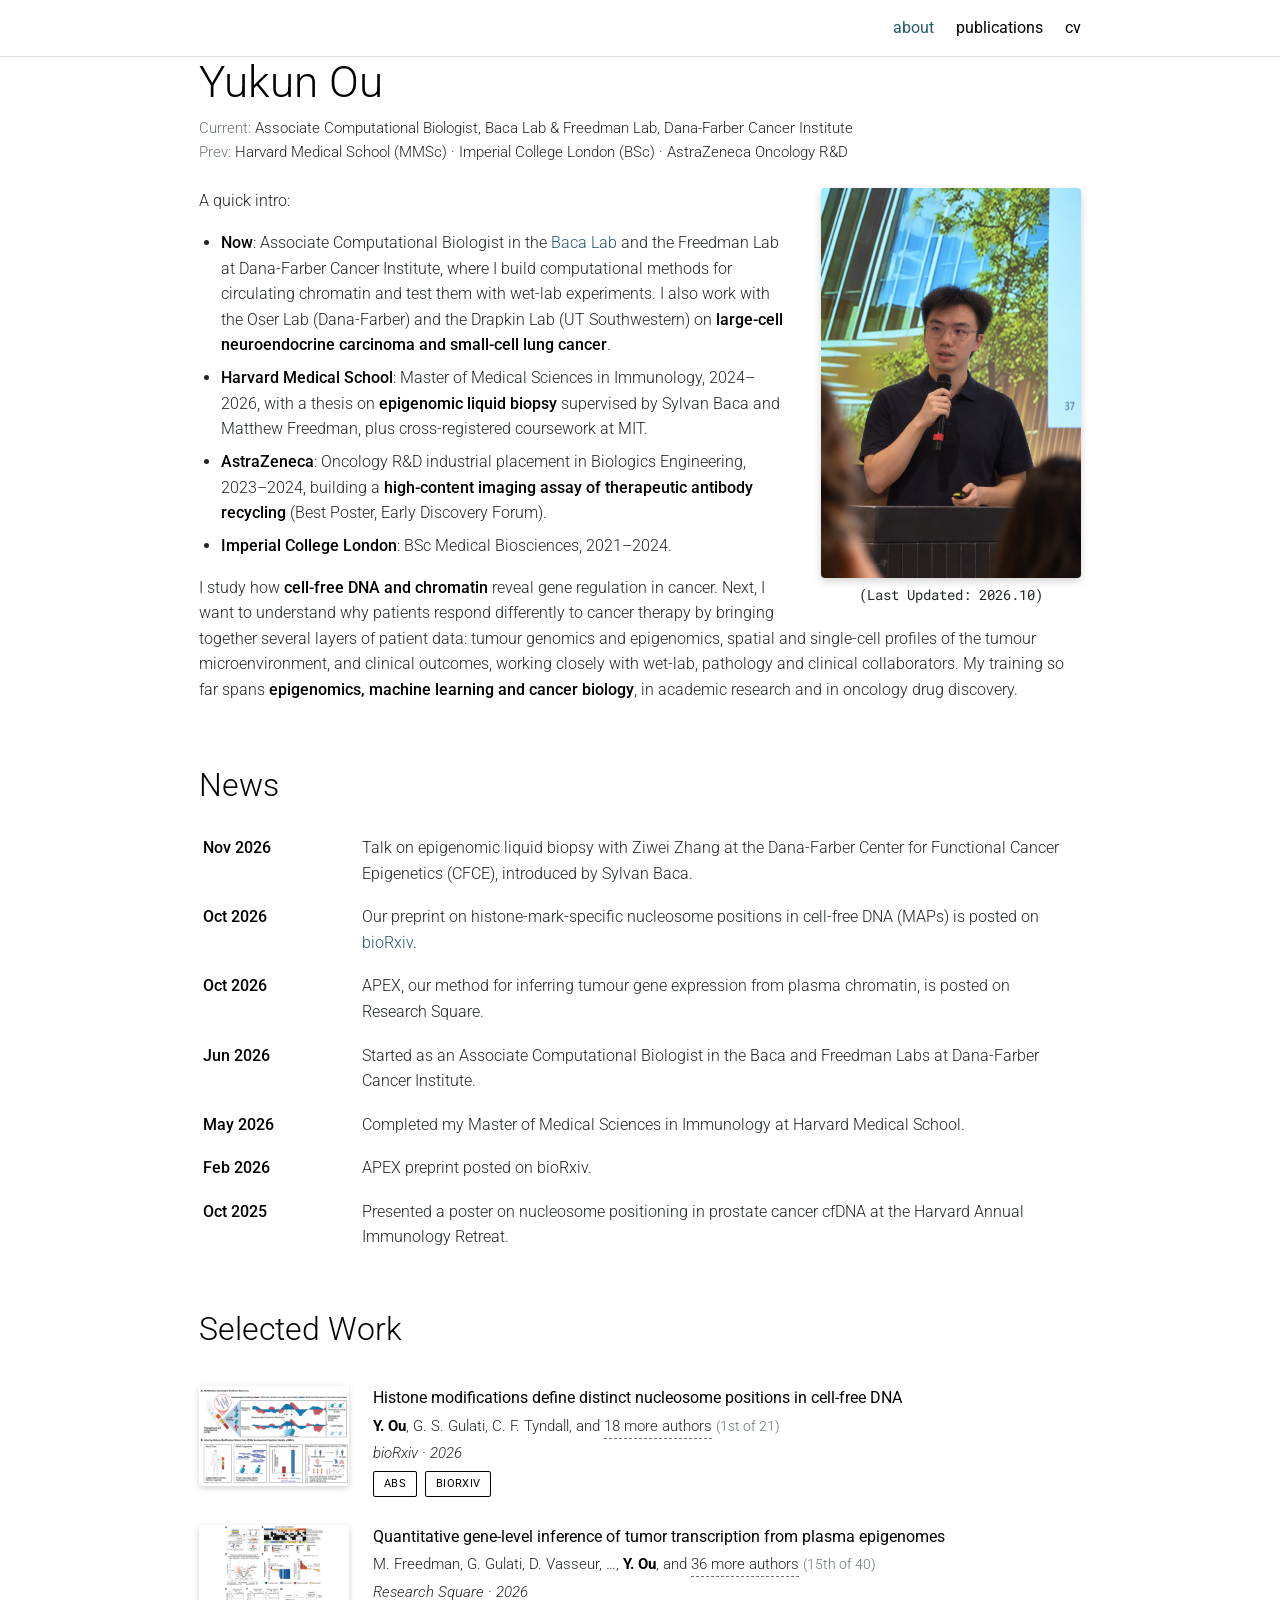
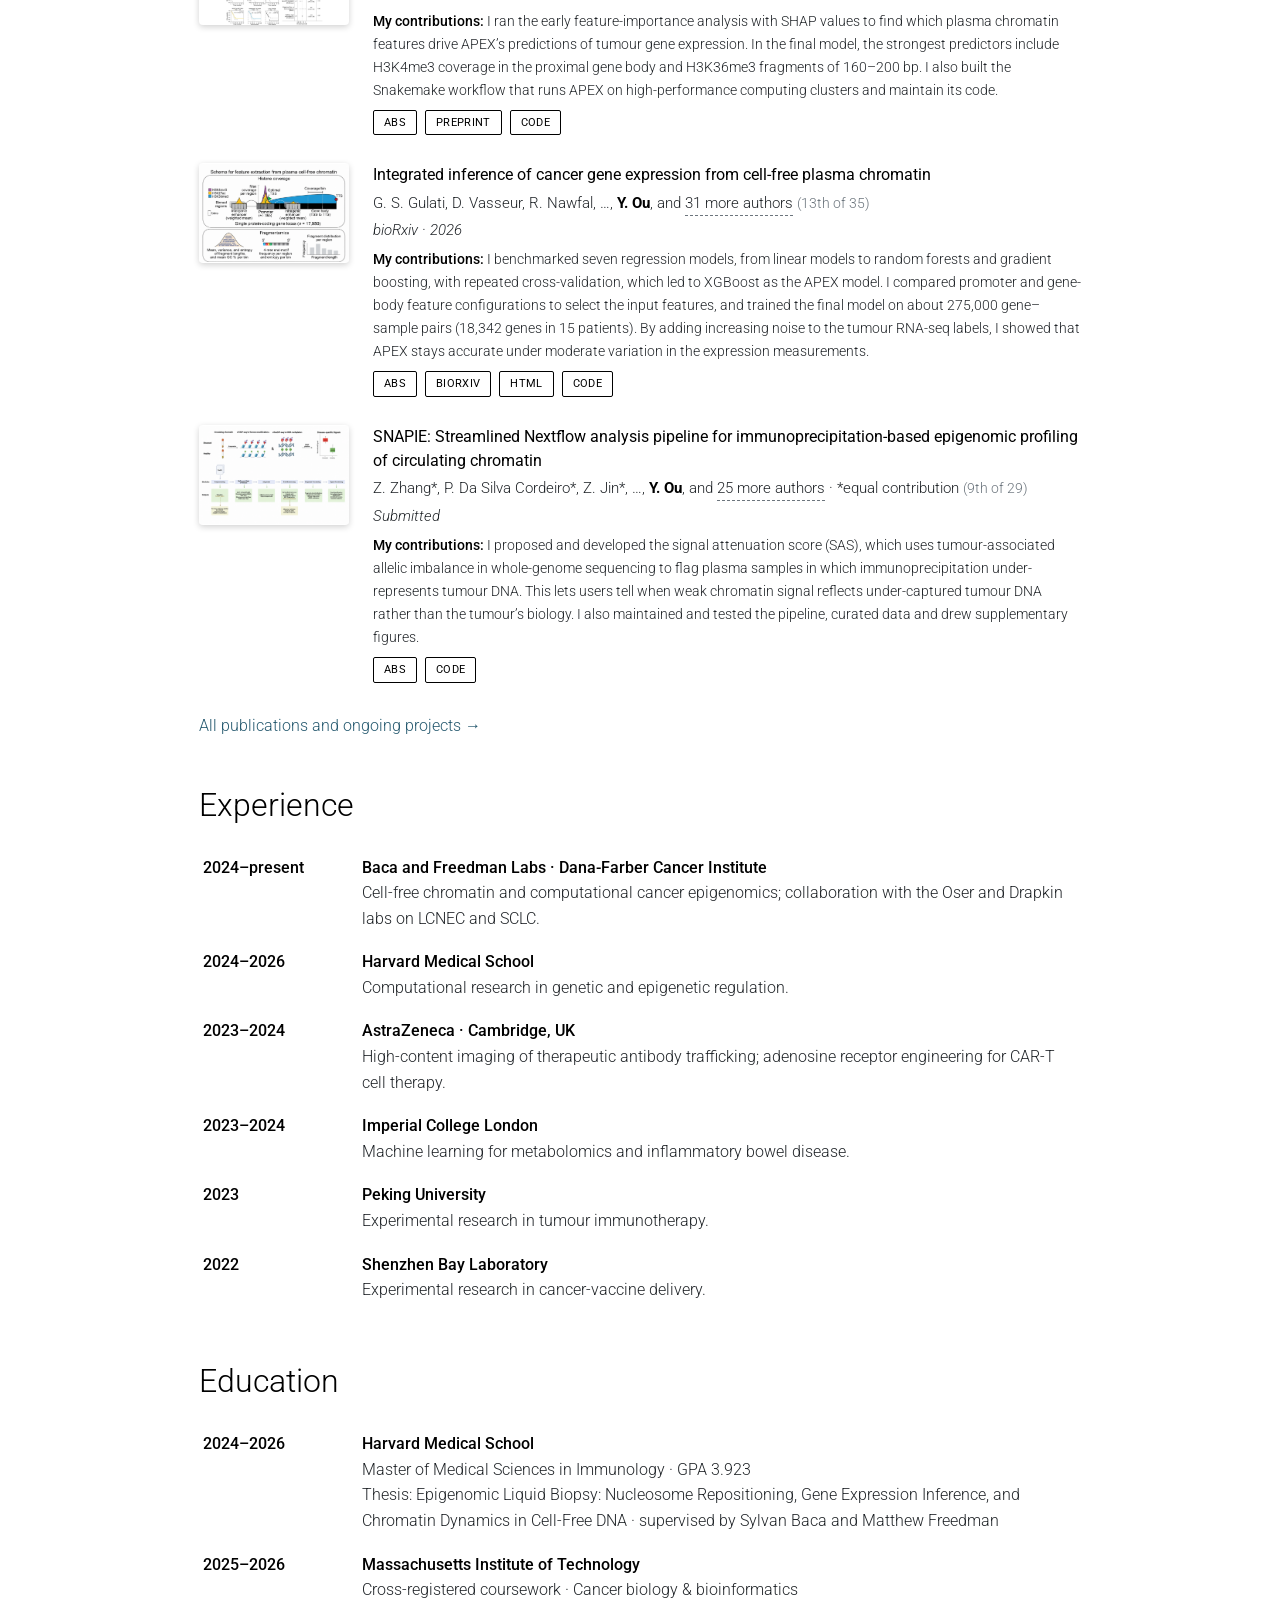
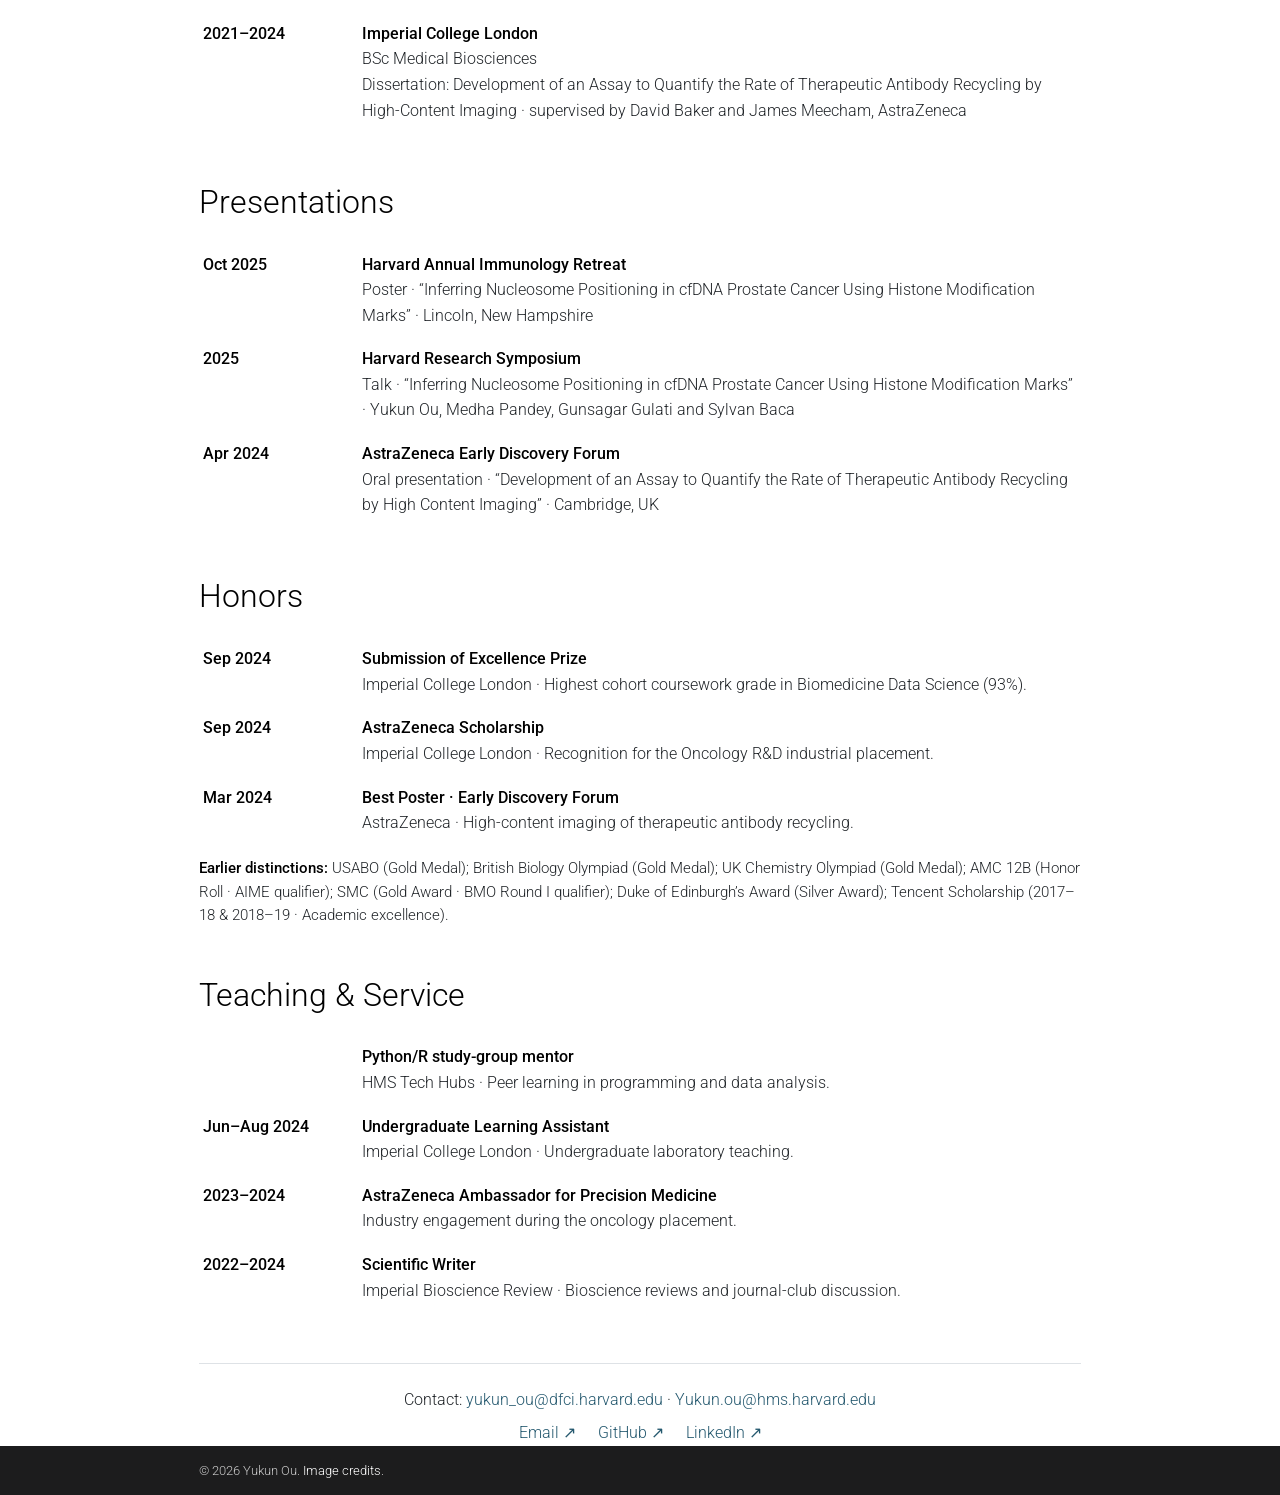
==== commit 6daa933b: "Add arXiv label-downsampling preprint; neutral status for submitted work; CFCE talk" ====
--- a/index.html
+++ b/index.html
@@ -8,8 +8,8 @@
 <li><strong>Imperial College London</strong>: BSc Medical Biosciences, 2021–2024.</li>
 </ul>
 <p>I study how <strong>cell-free DNA and chromatin</strong> reveal gene regulation in cancer. Next, I want to understand why patients respond differently to cancer therapy by bringing together several layers of patient data: tumour genomics and epigenomics, spatial and single-cell profiles of the tumour microenvironment, and clinical outcomes, working closely with wet-lab, pathology and clinical collaborators. My training so far spans <strong>epigenomics, machine learning and cancer biology</strong>, in academic research and in oncology drug discovery.</p></section>
-<section id="news"><h2 class="section-title">News</h2><table class="dated"><tbody><tr><th scope="row">Oct 2026</th><td>Our preprint on histone-mark-specific nucleosome positions in cell-free DNA (MAPs) is posted on <a href="https://doi.org/10.64898/2026.10.26.761423">bioRxiv</a>.</td></tr><tr><th scope="row">Oct 2026</th><td>APEX, our method for inferring tumour gene expression from plasma chromatin, is posted on Research Square and in review at <em>Nature Genetics</em>.</td></tr><tr><th scope="row">Jun 2026</th><td>Started as an Associate Computational Biologist in the Baca and Freedman Labs at Dana-Farber Cancer Institute.</td></tr><tr><th scope="row">May 2026</th><td>Completed my Master of Medical Sciences in Immunology at Harvard Medical School.</td></tr><tr><th scope="row">Feb 2026</th><td>APEX preprint posted on bioRxiv.</td></tr><tr><th scope="row">Oct 2025</th><td>Presented a poster on nucleosome positioning in prostate cancer cfDNA at the Harvard Annual Immunology Retreat.</td></tr></tbody></table></section>
-<section id="publications"><h2 class="section-title">Selected Work</h2><article class="pub" id="maps"><div class="pub-preview"><a href="/assets/maps-overview.png" aria-label="View MAPs illustration"><img src="/assets/maps-overview.png" alt="Figure 1 of the MAPs manuscript: discovery of nucleosome positions that differ between H3K4me2- and H3K9me3-marked nucleosomes in plasma, and measurement of nucleosome protection at MAPs in unenriched plasma cfDNA." loading="lazy" width="1551" height="1014"></a></div><div class="pub-body"><h3 class="pub-title">Histone modifications define distinct nucleosome positions in cell-free DNA</h3><p class="pub-authors"><span class="authors-short"><strong>Y. Ou</strong>, G. S. Gulati, C. F. Tyndall, and <button type="button" class="more-authors" data-more-authors>18 more authors</button></span><span class="authors-full" hidden><strong>Y. Ou</strong>, G. S. Gulati, C. F. Tyndall, M. Pandey, J.-H. Seo, Z. Zhang, Z. Jin, G. G. Lee, R. Nawfal, T. A. Hoggood, S. D. Shahbazi, J. Ludwig, Z. Zhang, E. Ibrahim, G. Nafeh, J. E. Berchuck, A. G. Sowalsky, F. Karzai, M. L. Freedman, D. Y. Takeda, S. C. Baca</span> <span class="position">(1st of 21)</span></p><p class="pub-venue">bioRxiv · 2026</p><div class="pub-buttons"><button type="button" class="btn" data-toggle-abs aria-expanded="false">Abs</button><a class="btn" href="https://doi.org/10.64898/2026.10.26.761423">bioRxiv</a></div><div class="pub-abstract" hidden><p>We identify modification-associated positions (MAPs), loci at which circulating nucleosomes carrying active (H3K4me2) and repressive (H3K9me3) histone marks occupy reproducibly offset positions, and read nucleosome protection at MAPs from ordinary plasma cfDNA sequencing without antibodies to estimate tumour fraction in held-out patients, across prostate, breast and lung cancer, and across serial plasma draws. A joint project of the Baca and Freedman labs.</p></div></div></article><article class="pub" id="apex-ng"><div class="pub-preview"><a href="/assets/nectin4-ev-response.png" aria-label="View APEX (Nature Genetics submission) illustration"><img src="/assets/nectin4-ev-response.png" alt="Figure from the APEX study: plasma-inferred NECTIN4 expression and response and survival after enfortumab vedotin in 24 patients with metastatic bladder cancer." loading="lazy" width="1551" height="1014"></a></div><div class="pub-body"><h3 class="pub-title">Quantitative gene-level inference of tumor transcription from plasma epigenomes</h3><p class="pub-authors"><span class="authors-short">M. Freedman, G. Gulati, D. Vasseur, …, <strong>Y. Ou</strong>, and <button type="button" class="more-authors" data-more-authors>36 more authors</button></span><span class="authors-full" hidden>M. Freedman, G. Gulati, D. Vasseur, R. Nawfal, S. Sotudian, K. Semaan, M. Eid, J.-H. Seo, S. Saito, N. Phillips, J. Canniff, H. Savignano, S. Chhetri, Z. Jin, <strong>Y. Ou</strong>, M.-A. Bani, G.-S. Lee, R. Trowbridge, I. Epstein, G. Rickards, P. Cordeiro, R. Chehade, R. Wu, M.-A. Chrysovergi, Z. Zhang, B. James, C. Massard, A. Italiano, A. Hollebecque, J.-C. Soria, F. André, C. Badoual, J. Bellmunt, H. Singh, A. Aguirre, B. Wolpin, J. Sands, M. Oser, T. Choueiri, S. Baca</span> <span class="position">(15th of 40)</span></p><p class="pub-venue">Research Square · 2026 · In review at Nature Genetics</p><p class="pub-role"><span>My contributions:</span> I ran the early feature-importance analysis with SHAP values to find which plasma chromatin features drive APEX’s predictions of tumour gene expression. In the final model, the strongest predictors include H3K4me3 coverage in the proximal gene body and H3K36me3 fragments of 160–200 bp. I also built the Snakemake workflow that runs APEX on high-performance computing clusters and maintain its code.</p><div class="pub-buttons"><button type="button" class="btn" data-toggle-abs aria-expanded="false">Abs</button><a class="btn" href="https://doi.org/10.21203/rs.3.rs-11043657/v1">Preprint</a><a class="btn" href="https://github.com/Baca-Lab/APEX">Code</a></div><div class="pub-abstract" hidden><p>APEX infers genome-wide, single-gene tumour expression from plasma chromatin and cfDNA fragmentation. Across 559 plasma samples from 24 cancer types, it resolves pancreatic cancer subtypes, tracks therapeutic targets in small-cell lung cancer and identifies NECTIN4 expression as a biomarker of response to enfortumab vedotin in urothelial cancer.</p></div></div></article><article class="pub" id="apex"><div class="pub-preview"><a href="/assets/apex-clean.png" aria-label="View APEX illustration"><img src="/assets/apex-clean.png" alt="APEX schematic showing chromatin coverage and fragment features used for expression inference." loading="lazy" width="1551" height="1014"></a></div><div class="pub-body"><h3 class="pub-title">Integrated inference of cancer gene expression from cell-free plasma chromatin</h3><p class="pub-authors"><span class="authors-short">G. S. Gulati, D. Vasseur, R. Nawfal, …, <strong>Y. Ou</strong>, and <button type="button" class="more-authors" data-more-authors>31 more authors</button></span><span class="authors-full" hidden>G. S. Gulati, D. Vasseur, R. Nawfal, S. Sotudian, K. Semaan, M. Eid, J.-H. Seo, N. Phillips, J. Canniff, H. Savignano, S. B. Chhetri, Z. Jin, <strong>Y. Ou</strong>, M.-A. Bani, G.-S. M. Lee, R. Trowbridge, I. Epstein, G. Rickards, P. R. D. S. Cordeiro, R. E. H. Chehade, Z. Zhang, B. James, C. Massard, A. Italiano, A. Hollebecque, J.-C. Soria, F. Andre, C. Badoual, J. Bellmunt, H. Singh, A. J. Aguirre, B. M. Wolpin, T. K. Choueiri, S. C. Baca, M. L. Freedman</span> <span class="position">(13th of 35)</span></p><p class="pub-venue">bioRxiv · 2026</p><p class="pub-role"><span>My contributions:</span> I benchmarked seven regression models, from linear models to random forests and gradient boosting, with repeated cross-validation, which led to XGBoost as the APEX model. I compared promoter and gene-body feature configurations to select the input features, and trained the final model on about 275,000 gene–sample pairs (18,342 genes in 15 patients). By adding increasing noise to the tumour RNA-seq labels, I showed that APEX stays accurate under moderate variation in the expression measurements.</p><div class="pub-buttons"><button type="button" class="btn" data-toggle-abs aria-expanded="false">Abs</button><a class="btn" href="https://doi.org/10.64898/2026.02.18.706026">bioRxiv</a><a class="btn" href="https://pmc.ncbi.nlm.nih.gov/articles/PMC12934699/">HTML</a><a class="btn" href="https://github.com/Baca-Lab/APEX">Code</a></div><div class="pub-abstract" hidden><p>Inferring tumour gene expression from plasma chromatin.</p></div></div></article><article class="pub" id="snapie"><div class="pub-preview"><a href="/assets/snapie-clean.png" aria-label="View SNAPIE illustration"><img src="/assets/snapie-clean.png" alt="Public SNAPIE overview of circulating chromatin assays and the Nextflow processing workflow." loading="lazy" width="1551" height="1014"></a></div><div class="pub-body"><h3 class="pub-title">SNAPIE: Streamlined Nextflow analysis pipeline for immunoprecipitation-based epigenomic profiling of circulating chromatin</h3><p class="pub-authors"><span class="authors-short">Z. Zhang*, P. Da Silva Cordeiro*, Z. Jin*, …, <strong>Y. Ou</strong>, and <button type="button" class="more-authors" data-more-authors>25 more authors</button></span><span class="authors-full" hidden>Z. Zhang*, P. Da Silva Cordeiro*, Z. Jin*, G. G. Lee*, B. Fortunato, R. El Hajj Chehade, K. Semaan, G. Gulati, <strong>Y. Ou</strong>, C. Hemauer, W. Bian, S. Sotudian, Z. Zhang, D. Osei-Hwedieh, T. E. Heim, C. Painter, R. Nawfal, M. Eid, D. Vasseur, J. Canniff, H. Savignano, N. Phillips, S. Saito, J.-H. Seo, K. R. Weiss, M. G. Oser, M. L. Freedman, S. B. Chhetri, S. C. Baca</span> · *equal contribution <span class="position">(9th of 29)</span></p><p class="pub-venue">In third-round review · Nucleic Acids Research</p><p class="pub-role"><span>My contributions:</span> I proposed and developed the signal attenuation score (SAS), which uses tumour-associated allelic imbalance in whole-genome sequencing to flag plasma samples in which immunoprecipitation under-represents tumour DNA. This lets users tell when weak chromatin signal reflects under-captured tumour DNA rather than the tumour’s biology. I also maintained and tested the pipeline, curated data and drew supplementary figures.</p><div class="pub-buttons"><button type="button" class="btn" data-toggle-abs aria-expanded="false">Abs</button><a class="btn" href="https://github.com/Baca-Lab/SNAPIE">Code</a></div><div class="pub-abstract" hidden><p>A reproducible workflow for analysing circulating chromatin, from sequencing reads to epigenomic signals.</p></div></div></article><p class="more"><a href="/publications/">All publications and ongoing projects →</a></p></section>
+<section id="news"><h2 class="section-title">News</h2><table class="dated"><tbody><tr><th scope="row">Nov 2026</th><td>Talk on epigenomic liquid biopsy with Ziwei Zhang at the Dana-Farber Center for Functional Cancer Epigenetics (CFCE), introduced by Sylvan Baca.</td></tr><tr><th scope="row">Oct 2026</th><td>Our preprint on histone-mark-specific nucleosome positions in cell-free DNA (MAPs) is posted on <a href="https://doi.org/10.64898/2026.10.26.761423">bioRxiv</a>.</td></tr><tr><th scope="row">Oct 2026</th><td>APEX, our method for inferring tumour gene expression from plasma chromatin, is posted on Research Square.</td></tr><tr><th scope="row">Jun 2026</th><td>Started as an Associate Computational Biologist in the Baca and Freedman Labs at Dana-Farber Cancer Institute.</td></tr><tr><th scope="row">May 2026</th><td>Completed my Master of Medical Sciences in Immunology at Harvard Medical School.</td></tr><tr><th scope="row">Feb 2026</th><td>APEX preprint posted on bioRxiv.</td></tr><tr><th scope="row">Oct 2025</th><td>Presented a poster on nucleosome positioning in prostate cancer cfDNA at the Harvard Annual Immunology Retreat.</td></tr></tbody></table></section>
+<section id="publications"><h2 class="section-title">Selected Work</h2><article class="pub" id="maps"><div class="pub-preview"><a href="/assets/maps-overview.png" aria-label="View MAPs illustration"><img src="/assets/maps-overview.png" alt="Figure 1 of the MAPs manuscript: discovery of nucleosome positions that differ between H3K4me2- and H3K9me3-marked nucleosomes in plasma, and measurement of nucleosome protection at MAPs in unenriched plasma cfDNA." loading="lazy" width="1551" height="1014"></a></div><div class="pub-body"><h3 class="pub-title">Histone modifications define distinct nucleosome positions in cell-free DNA</h3><p class="pub-authors"><span class="authors-short"><strong>Y. Ou</strong>, G. S. Gulati, C. F. Tyndall, and <button type="button" class="more-authors" data-more-authors>18 more authors</button></span><span class="authors-full" hidden><strong>Y. Ou</strong>, G. S. Gulati, C. F. Tyndall, M. Pandey, J.-H. Seo, Z. Zhang, Z. Jin, G. G. Lee, R. Nawfal, T. A. Hoggood, S. D. Shahbazi, J. Ludwig, Z. Zhang, E. Ibrahim, G. Nafeh, J. E. Berchuck, A. G. Sowalsky, F. Karzai, M. L. Freedman, D. Y. Takeda, S. C. Baca</span> <span class="position">(1st of 21)</span></p><p class="pub-venue">bioRxiv · 2026</p><div class="pub-buttons"><button type="button" class="btn" data-toggle-abs aria-expanded="false">Abs</button><a class="btn" href="https://doi.org/10.64898/2026.10.26.761423">bioRxiv</a></div><div class="pub-abstract" hidden><p>We identify modification-associated positions (MAPs), loci at which circulating nucleosomes carrying active (H3K4me2) and repressive (H3K9me3) histone marks occupy reproducibly offset positions, and read nucleosome protection at MAPs from ordinary plasma cfDNA sequencing without antibodies to estimate tumour fraction in held-out patients, across prostate, breast and lung cancer, and across serial plasma draws. A joint project of the Baca and Freedman labs.</p></div></div></article><article class="pub" id="apex-ng"><div class="pub-preview"><a href="/assets/nectin4-ev-response.png" aria-label="View APEX (Research Square preprint) illustration"><img src="/assets/nectin4-ev-response.png" alt="Figure from the APEX study: plasma-inferred NECTIN4 expression and response and survival after enfortumab vedotin in 24 patients with metastatic bladder cancer." loading="lazy" width="1551" height="1014"></a></div><div class="pub-body"><h3 class="pub-title">Quantitative gene-level inference of tumor transcription from plasma epigenomes</h3><p class="pub-authors"><span class="authors-short">M. Freedman, G. Gulati, D. Vasseur, …, <strong>Y. Ou</strong>, and <button type="button" class="more-authors" data-more-authors>36 more authors</button></span><span class="authors-full" hidden>M. Freedman, G. Gulati, D. Vasseur, R. Nawfal, S. Sotudian, K. Semaan, M. Eid, J.-H. Seo, S. Saito, N. Phillips, J. Canniff, H. Savignano, S. Chhetri, Z. Jin, <strong>Y. Ou</strong>, M.-A. Bani, G.-S. Lee, R. Trowbridge, I. Epstein, G. Rickards, P. Cordeiro, R. Chehade, R. Wu, M.-A. Chrysovergi, Z. Zhang, B. James, C. Massard, A. Italiano, A. Hollebecque, J.-C. Soria, F. André, C. Badoual, J. Bellmunt, H. Singh, A. Aguirre, B. Wolpin, J. Sands, M. Oser, T. Choueiri, S. Baca</span> <span class="position">(15th of 40)</span></p><p class="pub-venue">Research Square · 2026</p><p class="pub-role"><span>My contributions:</span> I ran the early feature-importance analysis with SHAP values to find which plasma chromatin features drive APEX’s predictions of tumour gene expression. In the final model, the strongest predictors include H3K4me3 coverage in the proximal gene body and H3K36me3 fragments of 160–200 bp. I also built the Snakemake workflow that runs APEX on high-performance computing clusters and maintain its code.</p><div class="pub-buttons"><button type="button" class="btn" data-toggle-abs aria-expanded="false">Abs</button><a class="btn" href="https://doi.org/10.21203/rs.3.rs-11043657/v1">Preprint</a><a class="btn" href="https://github.com/Baca-Lab/APEX">Code</a></div><div class="pub-abstract" hidden><p>APEX infers genome-wide, single-gene tumour expression from plasma chromatin and cfDNA fragmentation. Across 559 plasma samples from 24 cancer types, it resolves pancreatic cancer subtypes, tracks therapeutic targets in small-cell lung cancer and identifies NECTIN4 expression as a biomarker of response to enfortumab vedotin in urothelial cancer.</p></div></div></article><article class="pub" id="apex"><div class="pub-preview"><a href="/assets/apex-clean.png" aria-label="View APEX illustration"><img src="/assets/apex-clean.png" alt="APEX schematic showing chromatin coverage and fragment features used for expression inference." loading="lazy" width="1551" height="1014"></a></div><div class="pub-body"><h3 class="pub-title">Integrated inference of cancer gene expression from cell-free plasma chromatin</h3><p class="pub-authors"><span class="authors-short">G. S. Gulati, D. Vasseur, R. Nawfal, …, <strong>Y. Ou</strong>, and <button type="button" class="more-authors" data-more-authors>31 more authors</button></span><span class="authors-full" hidden>G. S. Gulati, D. Vasseur, R. Nawfal, S. Sotudian, K. Semaan, M. Eid, J.-H. Seo, N. Phillips, J. Canniff, H. Savignano, S. B. Chhetri, Z. Jin, <strong>Y. Ou</strong>, M.-A. Bani, G.-S. M. Lee, R. Trowbridge, I. Epstein, G. Rickards, P. R. D. S. Cordeiro, R. E. H. Chehade, Z. Zhang, B. James, C. Massard, A. Italiano, A. Hollebecque, J.-C. Soria, F. Andre, C. Badoual, J. Bellmunt, H. Singh, A. J. Aguirre, B. M. Wolpin, T. K. Choueiri, S. C. Baca, M. L. Freedman</span> <span class="position">(13th of 35)</span></p><p class="pub-venue">bioRxiv · 2026</p><p class="pub-role"><span>My contributions:</span> I benchmarked seven regression models, from linear models to random forests and gradient boosting, with repeated cross-validation, which led to XGBoost as the APEX model. I compared promoter and gene-body feature configurations to select the input features, and trained the final model on about 275,000 gene–sample pairs (18,342 genes in 15 patients). By adding increasing noise to the tumour RNA-seq labels, I showed that APEX stays accurate under moderate variation in the expression measurements.</p><div class="pub-buttons"><button type="button" class="btn" data-toggle-abs aria-expanded="false">Abs</button><a class="btn" href="https://doi.org/10.64898/2026.02.18.706026">bioRxiv</a><a class="btn" href="https://pmc.ncbi.nlm.nih.gov/articles/PMC12934699/">HTML</a><a class="btn" href="https://github.com/Baca-Lab/APEX">Code</a></div><div class="pub-abstract" hidden><p>Inferring tumour gene expression from plasma chromatin.</p></div></div></article><article class="pub" id="snapie"><div class="pub-preview"><a href="/assets/snapie-clean.png" aria-label="View SNAPIE illustration"><img src="/assets/snapie-clean.png" alt="Public SNAPIE overview of circulating chromatin assays and the Nextflow processing workflow." loading="lazy" width="1551" height="1014"></a></div><div class="pub-body"><h3 class="pub-title">SNAPIE: Streamlined Nextflow analysis pipeline for immunoprecipitation-based epigenomic profiling of circulating chromatin</h3><p class="pub-authors"><span class="authors-short">Z. Zhang*, P. Da Silva Cordeiro*, Z. Jin*, …, <strong>Y. Ou</strong>, and <button type="button" class="more-authors" data-more-authors>25 more authors</button></span><span class="authors-full" hidden>Z. Zhang*, P. Da Silva Cordeiro*, Z. Jin*, G. G. Lee*, B. Fortunato, R. El Hajj Chehade, K. Semaan, G. Gulati, <strong>Y. Ou</strong>, C. Hemauer, W. Bian, S. Sotudian, Z. Zhang, D. Osei-Hwedieh, T. E. Heim, C. Painter, R. Nawfal, M. Eid, D. Vasseur, J. Canniff, H. Savignano, N. Phillips, S. Saito, J.-H. Seo, K. R. Weiss, M. G. Oser, M. L. Freedman, S. B. Chhetri, S. C. Baca</span> · *equal contribution <span class="position">(9th of 29)</span></p><p class="pub-venue">Submitted</p><p class="pub-role"><span>My contributions:</span> I proposed and developed the signal attenuation score (SAS), which uses tumour-associated allelic imbalance in whole-genome sequencing to flag plasma samples in which immunoprecipitation under-represents tumour DNA. This lets users tell when weak chromatin signal reflects under-captured tumour DNA rather than the tumour’s biology. I also maintained and tested the pipeline, curated data and drew supplementary figures.</p><div class="pub-buttons"><button type="button" class="btn" data-toggle-abs aria-expanded="false">Abs</button><a class="btn" href="https://github.com/Baca-Lab/SNAPIE">Code</a></div><div class="pub-abstract" hidden><p>A reproducible workflow for analysing circulating chromatin, from sequencing reads to epigenomic signals.</p></div></div></article><p class="more"><a href="/publications/">All publications and ongoing projects →</a></p></section>
 <section id="experience"><h2 class="section-title">Experience</h2><div id="industry"><table class="dated"><tbody><tr><th scope="row">2024–present</th><td><strong>Baca and Freedman Labs · Dana-Farber Cancer Institute</strong><br>Cell-free chromatin and computational cancer epigenomics; collaboration with the Oser and Drapkin labs on LCNEC and SCLC.</td></tr><tr><th scope="row">2024–2026</th><td><strong>Harvard Medical School</strong><br>Computational research in genetic and epigenetic regulation.</td></tr><tr><th scope="row">2023–2024</th><td><strong>AstraZeneca · Cambridge, UK</strong><br>High-content imaging of therapeutic antibody trafficking; adenosine receptor engineering for CAR-T cell therapy.</td></tr><tr><th scope="row">2023–2024</th><td><strong>Imperial College London</strong><br>Machine learning for metabolomics and inflammatory bowel disease.</td></tr><tr><th scope="row">2023</th><td><strong>Peking University</strong><br>Experimental research in tumour immunotherapy.</td></tr><tr><th scope="row">2022</th><td><strong>Shenzhen Bay Laboratory</strong><br>Experimental research in cancer-vaccine delivery.</td></tr></tbody></table></div></section>
 <section id="education"><h2 class="section-title">Education</h2><table class="dated"><tbody><tr><th scope="row">2024–2026</th><td><strong>Harvard Medical School</strong><br>Master of Medical Sciences in Immunology · GPA 3.923<br>Thesis: Epigenomic Liquid Biopsy: Nucleosome Repositioning, Gene Expression Inference, and Chromatin Dynamics in Cell-Free DNA · supervised by Sylvan Baca and Matthew Freedman</td></tr><tr><th scope="row">2025–2026</th><td><strong>Massachusetts Institute of Technology</strong><br>Cross-registered coursework · Cancer biology & bioinformatics</td></tr><tr><th scope="row">2021–2024</th><td><strong>Imperial College London</strong><br>BSc Medical Biosciences<br>Dissertation: Development of an Assay to Quantify the Rate of Therapeutic Antibody Recycling by High-Content Imaging · supervised by David Baker and James Meecham, AstraZeneca</td></tr></tbody></table></section>
 <section id="presentations"><h2 class="section-title">Presentations</h2><table class="dated"><tbody><tr><th scope="row">Oct 2025</th><td><strong>Harvard Annual Immunology Retreat</strong><br>Poster · “Inferring Nucleosome Positioning in cfDNA Prostate Cancer Using Histone Modification Marks” · Lincoln, New Hampshire</td></tr><tr><th scope="row">2025</th><td><strong>Harvard Research Symposium</strong><br>Talk · “Inferring Nucleosome Positioning in cfDNA Prostate Cancer Using Histone Modification Marks” · Yukun Ou, Medha Pandey, Gunsagar Gulati and Sylvan Baca</td></tr><tr><th scope="row">Apr 2024</th><td><strong>AstraZeneca Early Discovery Forum</strong><br>Oral presentation · “Development of an Assay to Quantify the Rate of Therapeutic Antibody Recycling by High Content Imaging” · Cambridge, UK</td></tr></tbody></table></section>
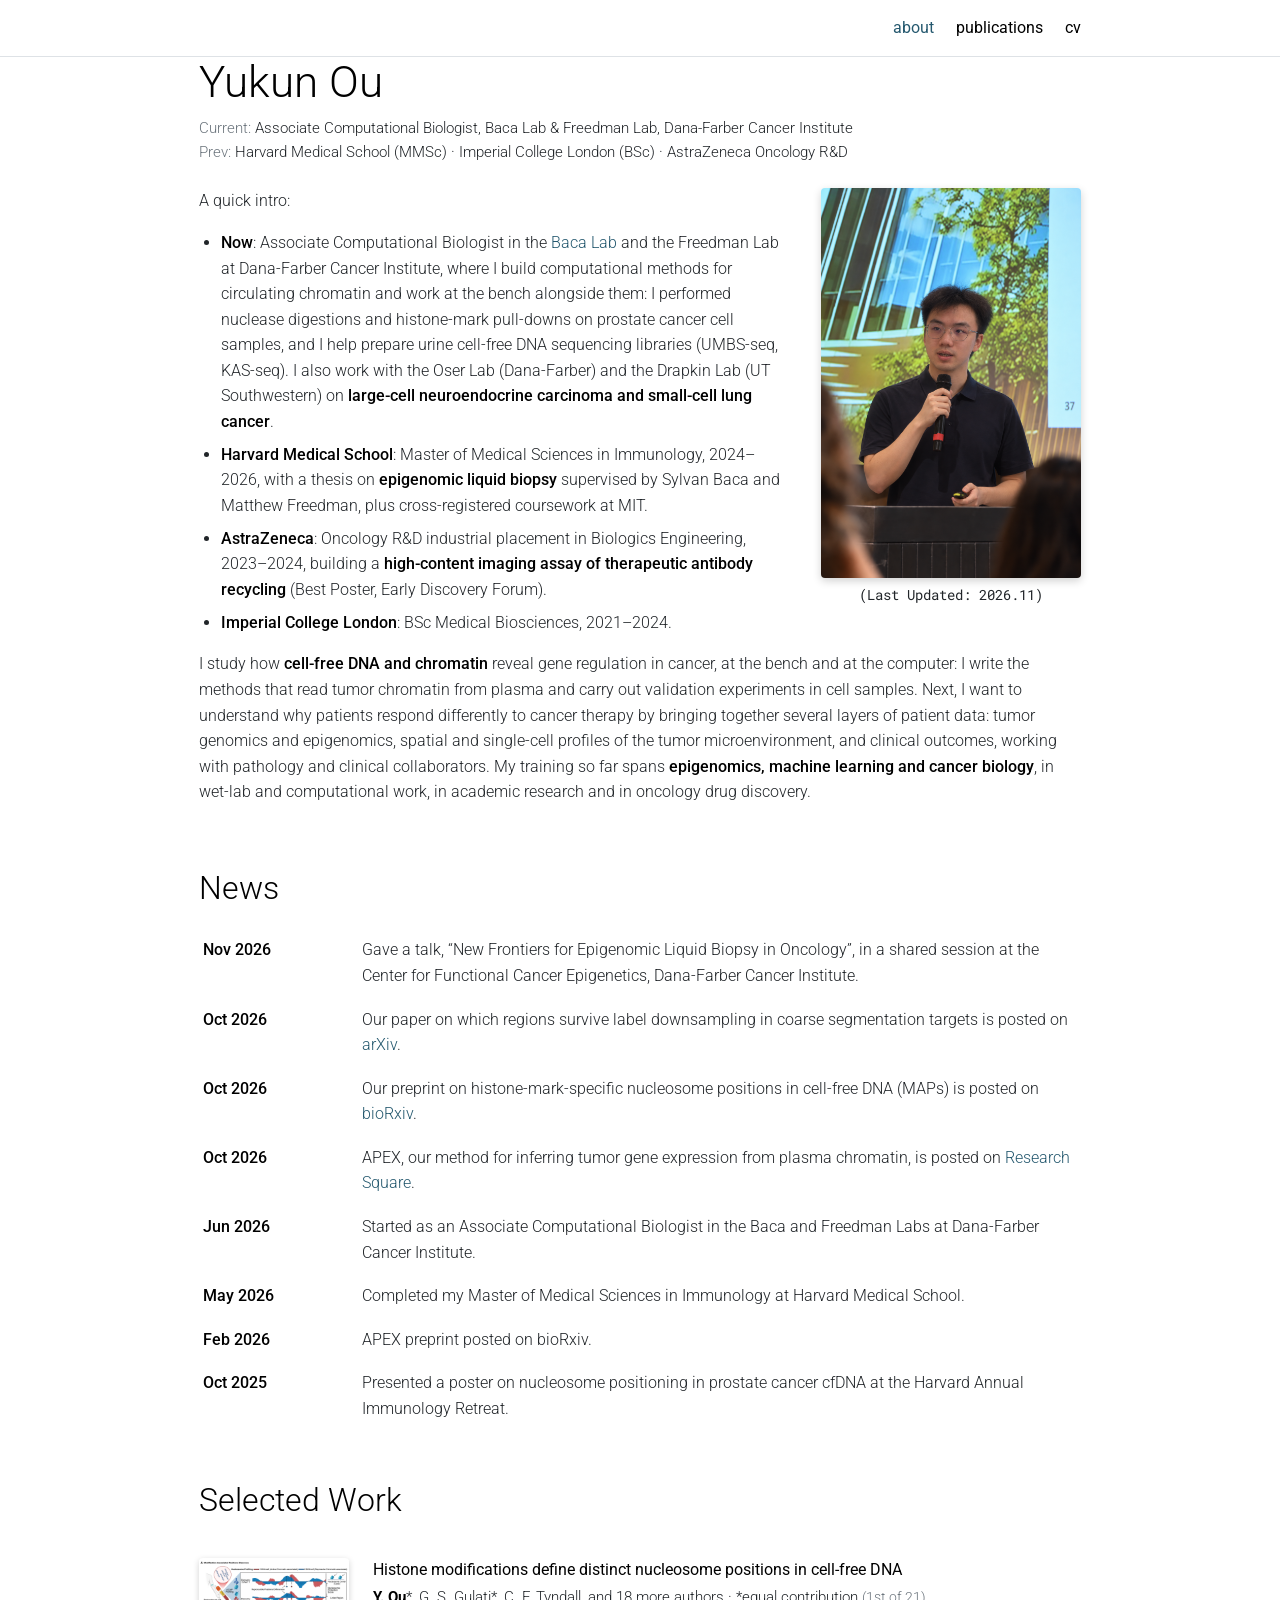
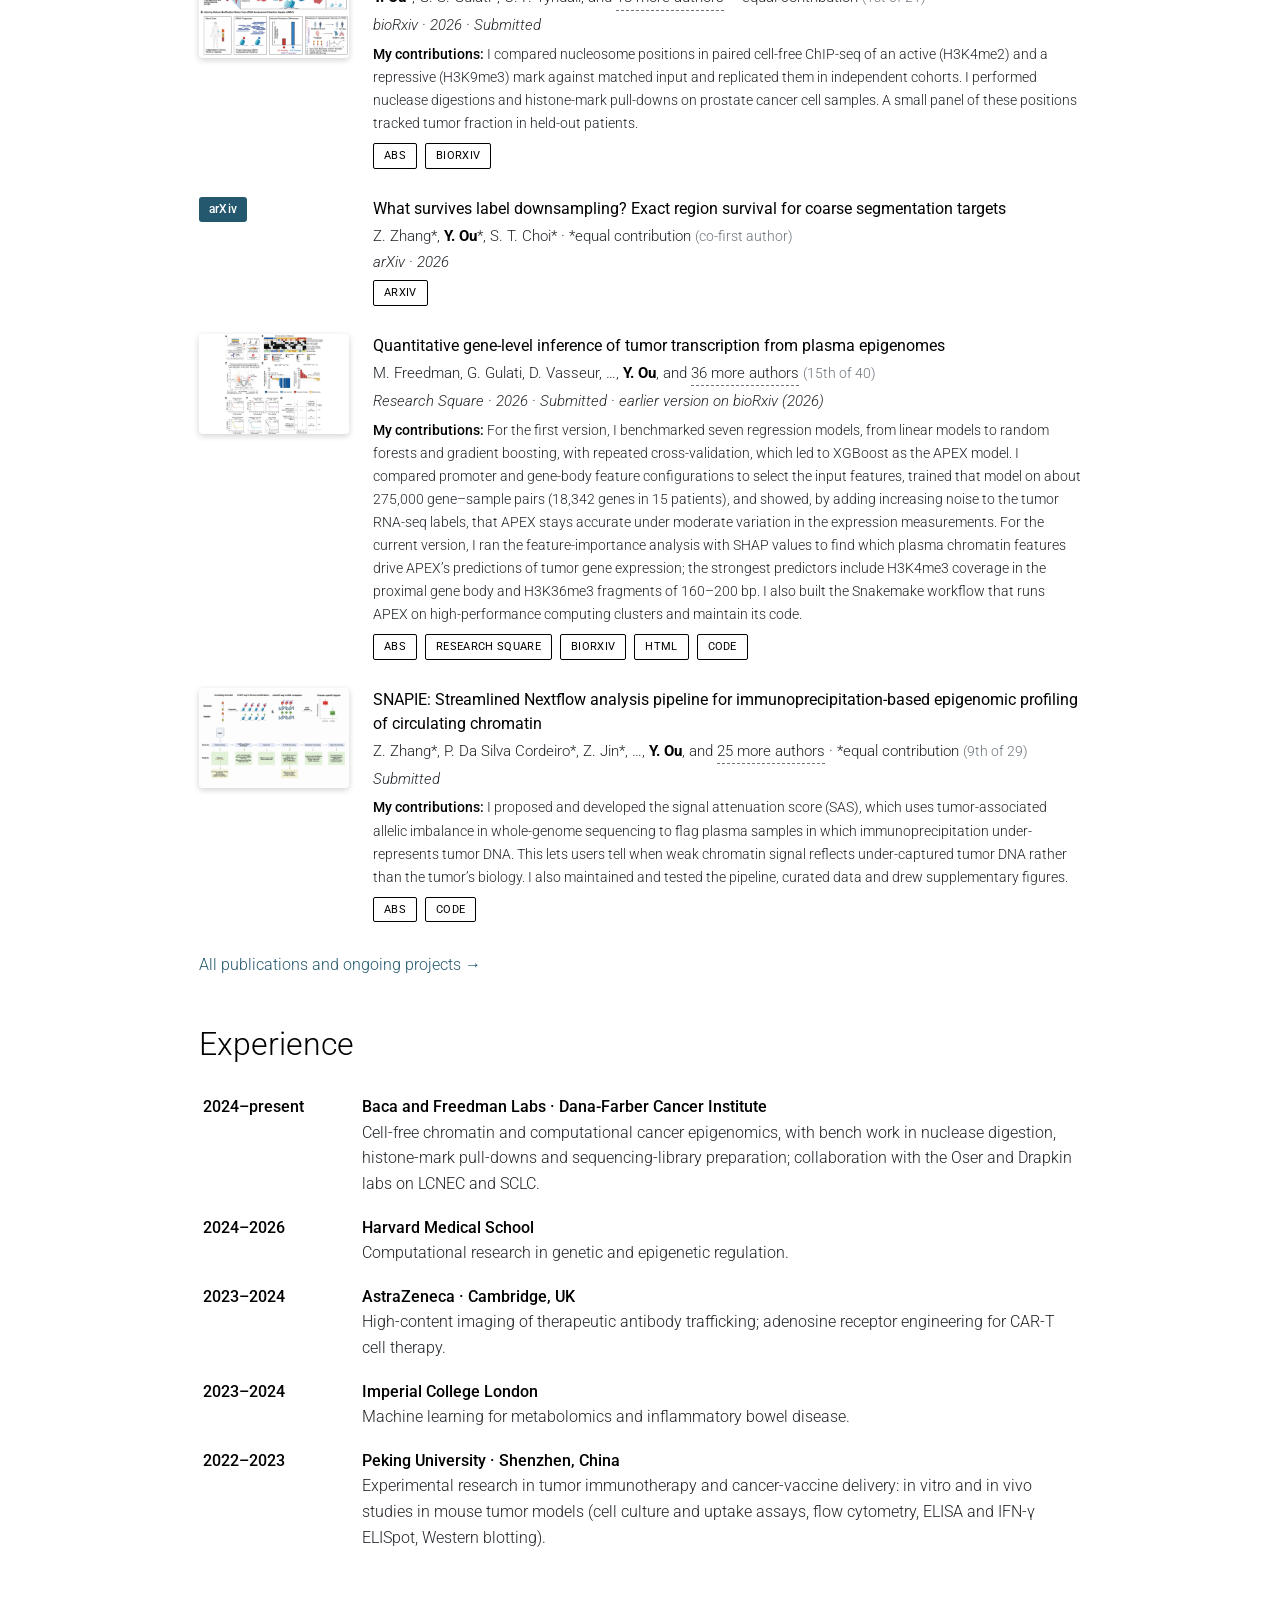
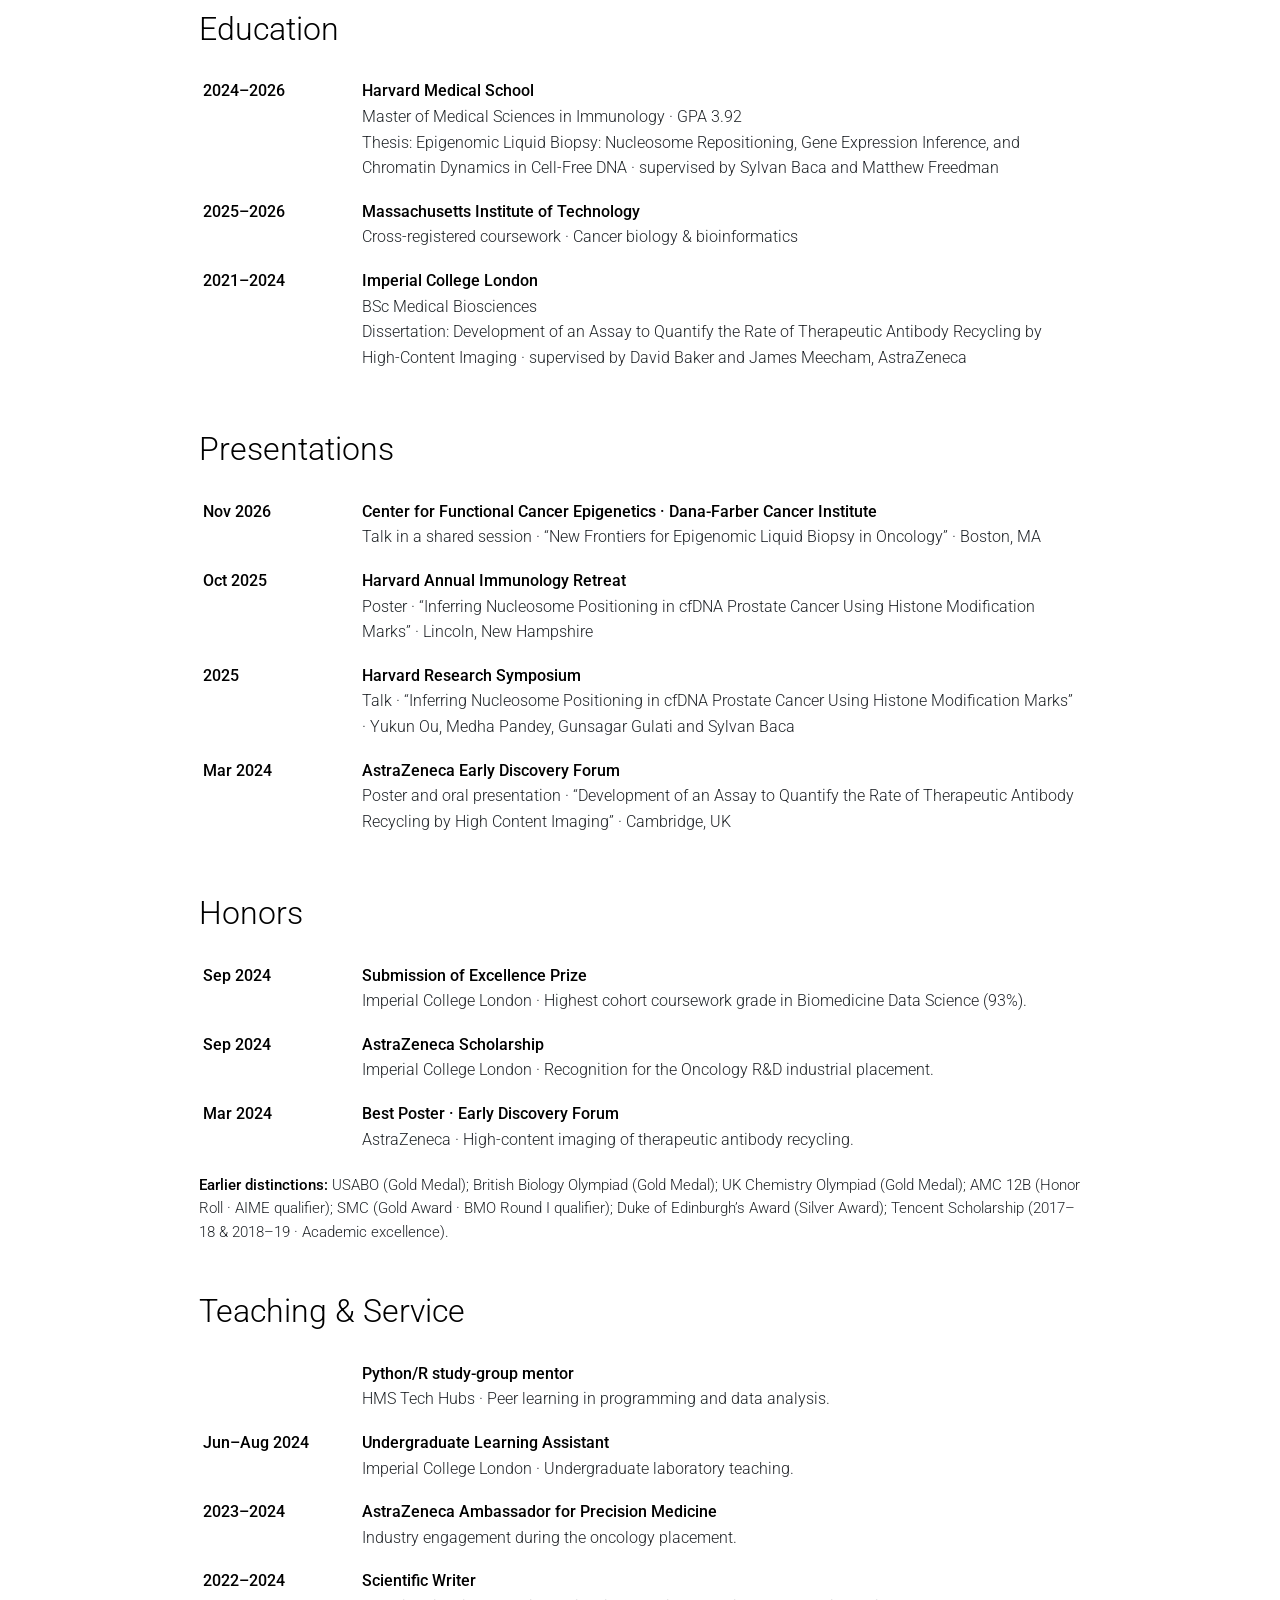
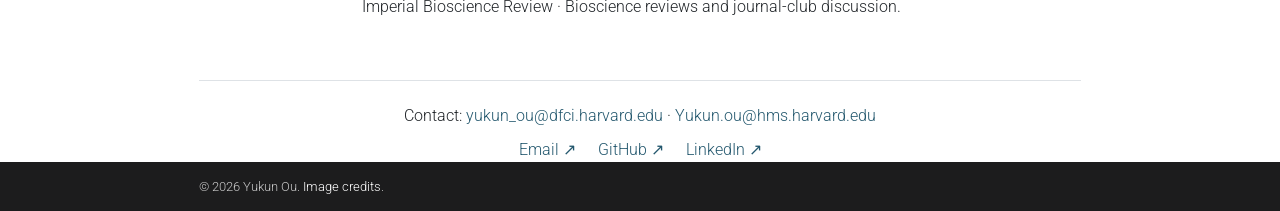
==== commit ea27bb53: "Update publications, bench work and November talk to match CV" ====
--- a/index.html
+++ b/index.html
@@ -1,18 +1,18 @@
 <!doctype html>
 <html lang="en"><head><meta charset="utf-8"><meta name="viewport" content="width=device-width,initial-scale=1"><title>Yukun Ou</title><meta name="description" content="Yukun Ou — computational biology, cell-free chromatin and cancer epigenomics."><meta name="theme-color" content="#ffffff"><link rel="icon" href="data:image/svg+xml,%3Csvg%20xmlns%3D%22http%3A%2F%2Fwww.w3.org%2F2000%2Fsvg%22%20viewBox%3D%220%200%2064%2064%22%3E%3Crect%20width%3D%2264%22%20height%3D%2264%22%20rx%3D%2212%22%20fill%3D%22%23244965%22%2F%3E%3Ctext%20x%3D%2232%22%20y%3D%2242%22%20text-anchor%3D%22middle%22%20font-family%3D%22Arial%2Csans-serif%22%20font-size%3D%2228%22%20fill%3D%22white%22%3EYO%3C%2Ftext%3E%3C%2Fsvg%3E"><link rel="preconnect" href="https://fonts.googleapis.com"><link rel="preconnect" href="https://fonts.gstatic.com" crossorigin><link href="https://fonts.googleapis.com/css2?family=Roboto:wght@300;400;500;700&family=Roboto+Mono:wght@400&display=swap" rel="stylesheet"><link rel="stylesheet" href="/styles.css"><script src="/site.js" defer></script></head><body><a class="skip" href="#main">Skip to content</a><header class="navbar"><nav class="nav-inner" aria-label="Primary"><span></span><div class="nav-links"><a href="/" aria-current="page">about</a><a href="/publications/">publications</a><a href="/about/">cv</a></div></nav></header><main id="main" class="container"><section id="about" class="about"><h1 class="name">Yukun Ou</h1><p class="current"><span>Current:</span> Associate Computational Biologist, Baca Lab &amp; Freedman Lab, Dana-Farber Cancer Institute<br><span>Prev:</span> Harvard Medical School (MMSc) · Imperial College London (BSc) · AstraZeneca Oncology R&amp;D</p>
-<figure class="profile"><img src="/assets/astrazeneca-presentation.png" alt="Yukun Ou speaking at AstraZeneca in 2024" width="1024" height="1536" fetchpriority="high"><figcaption>(Last Updated: 2026.10)</figcaption></figure>
+<figure class="profile"><img src="/assets/astrazeneca-presentation.png" alt="Yukun Ou speaking at AstraZeneca in 2024" width="1024" height="1536" fetchpriority="high"><figcaption>(Last Updated: 2026.11)</figcaption></figure>
 <p>A quick intro:</p><ul class="intro-list">
-<li><strong>Now</strong>: Associate Computational Biologist in the <a href="https://labs.dana-farber.org/bacalab/people">Baca Lab</a> and the Freedman Lab at Dana-Farber Cancer Institute, where I build computational methods for circulating chromatin and test them with wet-lab experiments. I also work with the Oser Lab (Dana-Farber) and the Drapkin Lab (UT Southwestern) on <strong>large-cell neuroendocrine carcinoma and small-cell lung cancer</strong>.</li>
+<li><strong>Now</strong>: Associate Computational Biologist in the <a href="https://labs.dana-farber.org/bacalab/people">Baca Lab</a> and the Freedman Lab at Dana-Farber Cancer Institute, where I build computational methods for circulating chromatin and work at the bench alongside them: I performed nuclease digestions and histone-mark pull-downs on prostate cancer cell samples, and I help prepare urine cell-free DNA sequencing libraries (UMBS-seq, KAS-seq). I also work with the Oser Lab (Dana-Farber) and the Drapkin Lab (UT Southwestern) on <strong>large-cell neuroendocrine carcinoma and small-cell lung cancer</strong>.</li>
 <li><strong>Harvard Medical School</strong>: Master of Medical Sciences in Immunology, 2024–2026, with a thesis on <strong>epigenomic liquid biopsy</strong> supervised by Sylvan Baca and Matthew Freedman, plus cross-registered coursework at MIT.</li>
 <li><strong>AstraZeneca</strong>: Oncology R&amp;D industrial placement in Biologics Engineering, 2023–2024, building a <strong>high-content imaging assay of therapeutic antibody recycling</strong> (Best Poster, Early Discovery Forum).</li>
 <li><strong>Imperial College London</strong>: BSc Medical Biosciences, 2021–2024.</li>
 </ul>
-<p>I study how <strong>cell-free DNA and chromatin</strong> reveal gene regulation in cancer. Next, I want to understand why patients respond differently to cancer therapy by bringing together several layers of patient data: tumour genomics and epigenomics, spatial and single-cell profiles of the tumour microenvironment, and clinical outcomes, working closely with wet-lab, pathology and clinical collaborators. My training so far spans <strong>epigenomics, machine learning and cancer biology</strong>, in academic research and in oncology drug discovery.</p></section>
-<section id="news"><h2 class="section-title">News</h2><table class="dated"><tbody><tr><th scope="row">Nov 2026</th><td>Talk on epigenomic liquid biopsy with Ziwei Zhang at the Dana-Farber Center for Functional Cancer Epigenetics (CFCE), introduced by Sylvan Baca.</td></tr><tr><th scope="row">Oct 2026</th><td>Our preprint on histone-mark-specific nucleosome positions in cell-free DNA (MAPs) is posted on <a href="https://doi.org/10.64898/2026.10.26.761423">bioRxiv</a>.</td></tr><tr><th scope="row">Oct 2026</th><td>APEX, our method for inferring tumour gene expression from plasma chromatin, is posted on Research Square.</td></tr><tr><th scope="row">Jun 2026</th><td>Started as an Associate Computational Biologist in the Baca and Freedman Labs at Dana-Farber Cancer Institute.</td></tr><tr><th scope="row">May 2026</th><td>Completed my Master of Medical Sciences in Immunology at Harvard Medical School.</td></tr><tr><th scope="row">Feb 2026</th><td>APEX preprint posted on bioRxiv.</td></tr><tr><th scope="row">Oct 2025</th><td>Presented a poster on nucleosome positioning in prostate cancer cfDNA at the Harvard Annual Immunology Retreat.</td></tr></tbody></table></section>
-<section id="publications"><h2 class="section-title">Selected Work</h2><article class="pub" id="maps"><div class="pub-preview"><a href="/assets/maps-overview.png" aria-label="View MAPs illustration"><img src="/assets/maps-overview.png" alt="Figure 1 of the MAPs manuscript: discovery of nucleosome positions that differ between H3K4me2- and H3K9me3-marked nucleosomes in plasma, and measurement of nucleosome protection at MAPs in unenriched plasma cfDNA." loading="lazy" width="1551" height="1014"></a></div><div class="pub-body"><h3 class="pub-title">Histone modifications define distinct nucleosome positions in cell-free DNA</h3><p class="pub-authors"><span class="authors-short"><strong>Y. Ou</strong>, G. S. Gulati, C. F. Tyndall, and <button type="button" class="more-authors" data-more-authors>18 more authors</button></span><span class="authors-full" hidden><strong>Y. Ou</strong>, G. S. Gulati, C. F. Tyndall, M. Pandey, J.-H. Seo, Z. Zhang, Z. Jin, G. G. Lee, R. Nawfal, T. A. Hoggood, S. D. Shahbazi, J. Ludwig, Z. Zhang, E. Ibrahim, G. Nafeh, J. E. Berchuck, A. G. Sowalsky, F. Karzai, M. L. Freedman, D. Y. Takeda, S. C. Baca</span> <span class="position">(1st of 21)</span></p><p class="pub-venue">bioRxiv · 2026</p><div class="pub-buttons"><button type="button" class="btn" data-toggle-abs aria-expanded="false">Abs</button><a class="btn" href="https://doi.org/10.64898/2026.10.26.761423">bioRxiv</a></div><div class="pub-abstract" hidden><p>We identify modification-associated positions (MAPs), loci at which circulating nucleosomes carrying active (H3K4me2) and repressive (H3K9me3) histone marks occupy reproducibly offset positions, and read nucleosome protection at MAPs from ordinary plasma cfDNA sequencing without antibodies to estimate tumour fraction in held-out patients, across prostate, breast and lung cancer, and across serial plasma draws. A joint project of the Baca and Freedman labs.</p></div></div></article><article class="pub" id="apex-ng"><div class="pub-preview"><a href="/assets/nectin4-ev-response.png" aria-label="View APEX (Research Square preprint) illustration"><img src="/assets/nectin4-ev-response.png" alt="Figure from the APEX study: plasma-inferred NECTIN4 expression and response and survival after enfortumab vedotin in 24 patients with metastatic bladder cancer." loading="lazy" width="1551" height="1014"></a></div><div class="pub-body"><h3 class="pub-title">Quantitative gene-level inference of tumor transcription from plasma epigenomes</h3><p class="pub-authors"><span class="authors-short">M. Freedman, G. Gulati, D. Vasseur, …, <strong>Y. Ou</strong>, and <button type="button" class="more-authors" data-more-authors>36 more authors</button></span><span class="authors-full" hidden>M. Freedman, G. Gulati, D. Vasseur, R. Nawfal, S. Sotudian, K. Semaan, M. Eid, J.-H. Seo, S. Saito, N. Phillips, J. Canniff, H. Savignano, S. Chhetri, Z. Jin, <strong>Y. Ou</strong>, M.-A. Bani, G.-S. Lee, R. Trowbridge, I. Epstein, G. Rickards, P. Cordeiro, R. Chehade, R. Wu, M.-A. Chrysovergi, Z. Zhang, B. James, C. Massard, A. Italiano, A. Hollebecque, J.-C. Soria, F. André, C. Badoual, J. Bellmunt, H. Singh, A. Aguirre, B. Wolpin, J. Sands, M. Oser, T. Choueiri, S. Baca</span> <span class="position">(15th of 40)</span></p><p class="pub-venue">Research Square · 2026</p><p class="pub-role"><span>My contributions:</span> I ran the early feature-importance analysis with SHAP values to find which plasma chromatin features drive APEX’s predictions of tumour gene expression. In the final model, the strongest predictors include H3K4me3 coverage in the proximal gene body and H3K36me3 fragments of 160–200 bp. I also built the Snakemake workflow that runs APEX on high-performance computing clusters and maintain its code.</p><div class="pub-buttons"><button type="button" class="btn" data-toggle-abs aria-expanded="false">Abs</button><a class="btn" href="https://doi.org/10.21203/rs.3.rs-11043657/v1">Preprint</a><a class="btn" href="https://github.com/Baca-Lab/APEX">Code</a></div><div class="pub-abstract" hidden><p>APEX infers genome-wide, single-gene tumour expression from plasma chromatin and cfDNA fragmentation. Across 559 plasma samples from 24 cancer types, it resolves pancreatic cancer subtypes, tracks therapeutic targets in small-cell lung cancer and identifies NECTIN4 expression as a biomarker of response to enfortumab vedotin in urothelial cancer.</p></div></div></article><article class="pub" id="apex"><div class="pub-preview"><a href="/assets/apex-clean.png" aria-label="View APEX illustration"><img src="/assets/apex-clean.png" alt="APEX schematic showing chromatin coverage and fragment features used for expression inference." loading="lazy" width="1551" height="1014"></a></div><div class="pub-body"><h3 class="pub-title">Integrated inference of cancer gene expression from cell-free plasma chromatin</h3><p class="pub-authors"><span class="authors-short">G. S. Gulati, D. Vasseur, R. Nawfal, …, <strong>Y. Ou</strong>, and <button type="button" class="more-authors" data-more-authors>31 more authors</button></span><span class="authors-full" hidden>G. S. Gulati, D. Vasseur, R. Nawfal, S. Sotudian, K. Semaan, M. Eid, J.-H. Seo, N. Phillips, J. Canniff, H. Savignano, S. B. Chhetri, Z. Jin, <strong>Y. Ou</strong>, M.-A. Bani, G.-S. M. Lee, R. Trowbridge, I. Epstein, G. Rickards, P. R. D. S. Cordeiro, R. E. H. Chehade, Z. Zhang, B. James, C. Massard, A. Italiano, A. Hollebecque, J.-C. Soria, F. Andre, C. Badoual, J. Bellmunt, H. Singh, A. J. Aguirre, B. M. Wolpin, T. K. Choueiri, S. C. Baca, M. L. Freedman</span> <span class="position">(13th of 35)</span></p><p class="pub-venue">bioRxiv · 2026</p><p class="pub-role"><span>My contributions:</span> I benchmarked seven regression models, from linear models to random forests and gradient boosting, with repeated cross-validation, which led to XGBoost as the APEX model. I compared promoter and gene-body feature configurations to select the input features, and trained the final model on about 275,000 gene–sample pairs (18,342 genes in 15 patients). By adding increasing noise to the tumour RNA-seq labels, I showed that APEX stays accurate under moderate variation in the expression measurements.</p><div class="pub-buttons"><button type="button" class="btn" data-toggle-abs aria-expanded="false">Abs</button><a class="btn" href="https://doi.org/10.64898/2026.02.18.706026">bioRxiv</a><a class="btn" href="https://pmc.ncbi.nlm.nih.gov/articles/PMC12934699/">HTML</a><a class="btn" href="https://github.com/Baca-Lab/APEX">Code</a></div><div class="pub-abstract" hidden><p>Inferring tumour gene expression from plasma chromatin.</p></div></div></article><article class="pub" id="snapie"><div class="pub-preview"><a href="/assets/snapie-clean.png" aria-label="View SNAPIE illustration"><img src="/assets/snapie-clean.png" alt="Public SNAPIE overview of circulating chromatin assays and the Nextflow processing workflow." loading="lazy" width="1551" height="1014"></a></div><div class="pub-body"><h3 class="pub-title">SNAPIE: Streamlined Nextflow analysis pipeline for immunoprecipitation-based epigenomic profiling of circulating chromatin</h3><p class="pub-authors"><span class="authors-short">Z. Zhang*, P. Da Silva Cordeiro*, Z. Jin*, …, <strong>Y. Ou</strong>, and <button type="button" class="more-authors" data-more-authors>25 more authors</button></span><span class="authors-full" hidden>Z. Zhang*, P. Da Silva Cordeiro*, Z. Jin*, G. G. Lee*, B. Fortunato, R. El Hajj Chehade, K. Semaan, G. Gulati, <strong>Y. Ou</strong>, C. Hemauer, W. Bian, S. Sotudian, Z. Zhang, D. Osei-Hwedieh, T. E. Heim, C. Painter, R. Nawfal, M. Eid, D. Vasseur, J. Canniff, H. Savignano, N. Phillips, S. Saito, J.-H. Seo, K. R. Weiss, M. G. Oser, M. L. Freedman, S. B. Chhetri, S. C. Baca</span> · *equal contribution <span class="position">(9th of 29)</span></p><p class="pub-venue">Submitted</p><p class="pub-role"><span>My contributions:</span> I proposed and developed the signal attenuation score (SAS), which uses tumour-associated allelic imbalance in whole-genome sequencing to flag plasma samples in which immunoprecipitation under-represents tumour DNA. This lets users tell when weak chromatin signal reflects under-captured tumour DNA rather than the tumour’s biology. I also maintained and tested the pipeline, curated data and drew supplementary figures.</p><div class="pub-buttons"><button type="button" class="btn" data-toggle-abs aria-expanded="false">Abs</button><a class="btn" href="https://github.com/Baca-Lab/SNAPIE">Code</a></div><div class="pub-abstract" hidden><p>A reproducible workflow for analysing circulating chromatin, from sequencing reads to epigenomic signals.</p></div></div></article><p class="more"><a href="/publications/">All publications and ongoing projects →</a></p></section>
-<section id="experience"><h2 class="section-title">Experience</h2><div id="industry"><table class="dated"><tbody><tr><th scope="row">2024–present</th><td><strong>Baca and Freedman Labs · Dana-Farber Cancer Institute</strong><br>Cell-free chromatin and computational cancer epigenomics; collaboration with the Oser and Drapkin labs on LCNEC and SCLC.</td></tr><tr><th scope="row">2024–2026</th><td><strong>Harvard Medical School</strong><br>Computational research in genetic and epigenetic regulation.</td></tr><tr><th scope="row">2023–2024</th><td><strong>AstraZeneca · Cambridge, UK</strong><br>High-content imaging of therapeutic antibody trafficking; adenosine receptor engineering for CAR-T cell therapy.</td></tr><tr><th scope="row">2023–2024</th><td><strong>Imperial College London</strong><br>Machine learning for metabolomics and inflammatory bowel disease.</td></tr><tr><th scope="row">2023</th><td><strong>Peking University</strong><br>Experimental research in tumour immunotherapy.</td></tr><tr><th scope="row">2022</th><td><strong>Shenzhen Bay Laboratory</strong><br>Experimental research in cancer-vaccine delivery.</td></tr></tbody></table></div></section>
-<section id="education"><h2 class="section-title">Education</h2><table class="dated"><tbody><tr><th scope="row">2024–2026</th><td><strong>Harvard Medical School</strong><br>Master of Medical Sciences in Immunology · GPA 3.923<br>Thesis: Epigenomic Liquid Biopsy: Nucleosome Repositioning, Gene Expression Inference, and Chromatin Dynamics in Cell-Free DNA · supervised by Sylvan Baca and Matthew Freedman</td></tr><tr><th scope="row">2025–2026</th><td><strong>Massachusetts Institute of Technology</strong><br>Cross-registered coursework · Cancer biology & bioinformatics</td></tr><tr><th scope="row">2021–2024</th><td><strong>Imperial College London</strong><br>BSc Medical Biosciences<br>Dissertation: Development of an Assay to Quantify the Rate of Therapeutic Antibody Recycling by High-Content Imaging · supervised by David Baker and James Meecham, AstraZeneca</td></tr></tbody></table></section>
-<section id="presentations"><h2 class="section-title">Presentations</h2><table class="dated"><tbody><tr><th scope="row">Oct 2025</th><td><strong>Harvard Annual Immunology Retreat</strong><br>Poster · “Inferring Nucleosome Positioning in cfDNA Prostate Cancer Using Histone Modification Marks” · Lincoln, New Hampshire</td></tr><tr><th scope="row">2025</th><td><strong>Harvard Research Symposium</strong><br>Talk · “Inferring Nucleosome Positioning in cfDNA Prostate Cancer Using Histone Modification Marks” · Yukun Ou, Medha Pandey, Gunsagar Gulati and Sylvan Baca</td></tr><tr><th scope="row">Apr 2024</th><td><strong>AstraZeneca Early Discovery Forum</strong><br>Oral presentation · “Development of an Assay to Quantify the Rate of Therapeutic Antibody Recycling by High Content Imaging” · Cambridge, UK</td></tr></tbody></table></section>
+<p>I study how <strong>cell-free DNA and chromatin</strong> reveal gene regulation in cancer, at the bench and at the computer: I write the methods that read tumor chromatin from plasma and carry out validation experiments in cell samples. Next, I want to understand why patients respond differently to cancer therapy by bringing together several layers of patient data: tumor genomics and epigenomics, spatial and single-cell profiles of the tumor microenvironment, and clinical outcomes, working with pathology and clinical collaborators. My training so far spans <strong>epigenomics, machine learning and cancer biology</strong>, in wet-lab and computational work, in academic research and in oncology drug discovery.</p></section>
+<section id="news"><h2 class="section-title">News</h2><table class="dated"><tbody><tr><th scope="row">Nov 2026</th><td>Gave a talk, “New Frontiers for Epigenomic Liquid Biopsy in Oncology”, in a shared session at the Center for Functional Cancer Epigenetics, Dana-Farber Cancer Institute.</td></tr><tr><th scope="row">Oct 2026</th><td>Our paper on which regions survive label downsampling in coarse segmentation targets is posted on <a href="https://doi.org/10.48550/arXiv.2610.39880">arXiv</a>.</td></tr><tr><th scope="row">Oct 2026</th><td>Our preprint on histone-mark-specific nucleosome positions in cell-free DNA (MAPs) is posted on <a href="https://doi.org/10.64898/2026.10.26.761423">bioRxiv</a>.</td></tr><tr><th scope="row">Oct 2026</th><td>APEX, our method for inferring tumor gene expression from plasma chromatin, is posted on <a href="https://doi.org/10.21203/rs.3.rs-11043657/v1">Research Square</a>.</td></tr><tr><th scope="row">Jun 2026</th><td>Started as an Associate Computational Biologist in the Baca and Freedman Labs at Dana-Farber Cancer Institute.</td></tr><tr><th scope="row">May 2026</th><td>Completed my Master of Medical Sciences in Immunology at Harvard Medical School.</td></tr><tr><th scope="row">Feb 2026</th><td>APEX preprint posted on bioRxiv.</td></tr><tr><th scope="row">Oct 2025</th><td>Presented a poster on nucleosome positioning in prostate cancer cfDNA at the Harvard Annual Immunology Retreat.</td></tr></tbody></table></section>
+<section id="publications"><h2 class="section-title">Selected Work</h2><article class="pub" id="maps"><div class="pub-preview"><a href="/assets/maps-overview.png" aria-label="View MAPs illustration"><img src="/assets/maps-overview.png" alt="Figure 1 of the MAPs manuscript: discovery of nucleosome positions that differ between H3K4me2- and H3K9me3-marked nucleosomes in plasma, and measurement of nucleosome protection at MAPs in unenriched plasma cfDNA." loading="lazy" width="1551" height="1014"></a></div><div class="pub-body"><h3 class="pub-title">Histone modifications define distinct nucleosome positions in cell-free DNA</h3><p class="pub-authors"><span class="authors-short"><strong>Y. Ou</strong>*, G. S. Gulati*, C. F. Tyndall, and <button type="button" class="more-authors" data-more-authors>18 more authors</button></span><span class="authors-full" hidden><strong>Y. Ou</strong>*, G. S. Gulati*, C. F. Tyndall, M. Pandey, J.-H. Seo, Z. Zhang, Z. Jin, G. G. Lee, R. Nawfal, T. A. Hoggood, S. D. Shahbazi, J. Ludwig, Z. Zhang, E. Ibrahim, G. Nafeh, J. E. Berchuck, A. G. Sowalsky, F. Karzai, M. L. Freedman, D. Y. Takeda, S. C. Baca</span> · *equal contribution <span class="position">(1st of 21)</span></p><p class="pub-venue">bioRxiv · 2026 · Submitted</p><p class="pub-role"><span>My contributions:</span> I compared nucleosome positions in paired cell-free ChIP-seq of an active (H3K4me2) and a repressive (H3K9me3) mark against matched input and replicated them in independent cohorts. I performed nuclease digestions and histone-mark pull-downs on prostate cancer cell samples. A small panel of these positions tracked tumor fraction in held-out patients.</p><div class="pub-buttons"><button type="button" class="btn" data-toggle-abs aria-expanded="false">Abs</button><a class="btn" href="https://doi.org/10.64898/2026.10.26.761423">bioRxiv</a></div><div class="pub-abstract" hidden><p>We identify modification-associated positions (MAPs), loci at which circulating nucleosomes carrying active (H3K4me2) and repressive (H3K9me3) histone marks occupy reproducibly offset positions, and read nucleosome protection at MAPs from ordinary plasma cfDNA sequencing without antibodies to estimate tumor fraction in held-out patients, across prostate, breast and lung cancer, and across serial plasma draws. A joint project of the Baca and Freedman labs.</p></div></div></article><article class="pub pub-text-only" id="downsampling"><div class="pub-preview pub-badge" aria-hidden="true">arXiv</div><div class="pub-body"><h3 class="pub-title">What survives label downsampling? Exact region survival for coarse segmentation targets</h3><p class="pub-authors">Z. Zhang*, <strong>Y. Ou</strong>*, S. T. Choi* · *equal contribution <span class="position">(co-first author)</span></p><p class="pub-venue">arXiv · 2026</p><div class="pub-buttons"><a class="btn" href="https://doi.org/10.48550/arXiv.2610.39880">arXiv</a></div></div></article><article class="pub" id="apex"><div class="pub-preview"><a href="/assets/nectin4-ev-response.png" aria-label="View APEX illustration"><img src="/assets/nectin4-ev-response.png" alt="Figure from the APEX study: plasma-inferred NECTIN4 expression and response and survival after enfortumab vedotin in 24 patients with metastatic bladder cancer." loading="lazy" width="1551" height="1014"></a></div><div class="pub-body"><h3 class="pub-title">Quantitative gene-level inference of tumor transcription from plasma epigenomes</h3><p class="pub-authors"><span class="authors-short">M. Freedman, G. Gulati, D. Vasseur, …, <strong>Y. Ou</strong>, and <button type="button" class="more-authors" data-more-authors>36 more authors</button></span><span class="authors-full" hidden>M. Freedman, G. Gulati, D. Vasseur, R. Nawfal, S. Sotudian, K. Semaan, M. Eid, J.-H. Seo, S. Saito, N. Phillips, J. Canniff, H. Savignano, S. Chhetri, Z. Jin, <strong>Y. Ou</strong>, M.-A. Bani, G.-S. Lee, R. Trowbridge, I. Epstein, G. Rickards, P. Cordeiro, R. Chehade, R. Wu, M.-A. Chrysovergi, Z. Zhang, B. James, C. Massard, A. Italiano, A. Hollebecque, J.-C. Soria, F. André, C. Badoual, J. Bellmunt, H. Singh, A. Aguirre, B. Wolpin, J. Sands, M. Oser, T. Choueiri, S. Baca</span> <span class="position">(15th of 40)</span></p><p class="pub-venue">Research Square · 2026 · Submitted · earlier version on bioRxiv (2026)</p><p class="pub-role"><span>My contributions:</span> For the first version, I benchmarked seven regression models, from linear models to random forests and gradient boosting, with repeated cross-validation, which led to XGBoost as the APEX model. I compared promoter and gene-body feature configurations to select the input features, trained that model on about 275,000 gene–sample pairs (18,342 genes in 15 patients), and showed, by adding increasing noise to the tumor RNA-seq labels, that APEX stays accurate under moderate variation in the expression measurements. For the current version, I ran the feature-importance analysis with SHAP values to find which plasma chromatin features drive APEX’s predictions of tumor gene expression; the strongest predictors include H3K4me3 coverage in the proximal gene body and H3K36me3 fragments of 160–200 bp. I also built the Snakemake workflow that runs APEX on high-performance computing clusters and maintain its code.</p><div class="pub-buttons"><button type="button" class="btn" data-toggle-abs aria-expanded="false">Abs</button><a class="btn" href="https://doi.org/10.21203/rs.3.rs-11043657/v1">Research Square</a><a class="btn" href="https://doi.org/10.64898/2026.02.18.706026">bioRxiv</a><a class="btn" href="https://pmc.ncbi.nlm.nih.gov/articles/PMC12934699/">HTML</a><a class="btn" href="https://github.com/Baca-Lab/APEX">Code</a></div><div class="pub-abstract" hidden><p>APEX infers genome-wide, single-gene tumor expression from plasma chromatin and cfDNA fragmentation. Across 559 plasma samples from 24 cancer types, it resolves pancreatic cancer subtypes, tracks therapeutic targets in small-cell lung cancer and identifies NECTIN4 expression as a biomarker of response to enfortumab vedotin in urothelial cancer.</p></div></div></article><article class="pub" id="snapie"><div class="pub-preview"><a href="/assets/snapie-clean.png" aria-label="View SNAPIE illustration"><img src="/assets/snapie-clean.png" alt="Public SNAPIE overview of circulating chromatin assays and the Nextflow processing workflow." loading="lazy" width="1551" height="1014"></a></div><div class="pub-body"><h3 class="pub-title">SNAPIE: Streamlined Nextflow analysis pipeline for immunoprecipitation-based epigenomic profiling of circulating chromatin</h3><p class="pub-authors"><span class="authors-short">Z. Zhang*, P. Da Silva Cordeiro*, Z. Jin*, …, <strong>Y. Ou</strong>, and <button type="button" class="more-authors" data-more-authors>25 more authors</button></span><span class="authors-full" hidden>Z. Zhang*, P. Da Silva Cordeiro*, Z. Jin*, G. G. Lee*, B. Fortunato, R. El Hajj Chehade, K. Semaan, G. Gulati, <strong>Y. Ou</strong>, C. Hemauer, W. Bian, S. Sotudian, Z. Zhang, D. Osei-Hwedieh, T. E. Heim, C. Painter, R. Nawfal, M. Eid, D. Vasseur, J. Canniff, H. Savignano, N. Phillips, S. Saito, J.-H. Seo, K. R. Weiss, M. G. Oser, M. L. Freedman, S. B. Chhetri, S. C. Baca</span> · *equal contribution <span class="position">(9th of 29)</span></p><p class="pub-venue">Submitted</p><p class="pub-role"><span>My contributions:</span> I proposed and developed the signal attenuation score (SAS), which uses tumor-associated allelic imbalance in whole-genome sequencing to flag plasma samples in which immunoprecipitation under-represents tumor DNA. This lets users tell when weak chromatin signal reflects under-captured tumor DNA rather than the tumor’s biology. I also maintained and tested the pipeline, curated data and drew supplementary figures.</p><div class="pub-buttons"><button type="button" class="btn" data-toggle-abs aria-expanded="false">Abs</button><a class="btn" href="https://github.com/Baca-Lab/SNAPIE">Code</a></div><div class="pub-abstract" hidden><p>A reproducible workflow for analyzing circulating chromatin, from sequencing reads to epigenomic signals.</p></div></div></article><p class="more"><a href="/publications/">All publications and ongoing projects →</a></p></section>
+<section id="experience"><h2 class="section-title">Experience</h2><div id="industry"><table class="dated"><tbody><tr><th scope="row">2024–present</th><td><strong>Baca and Freedman Labs · Dana-Farber Cancer Institute</strong><br>Cell-free chromatin and computational cancer epigenomics, with bench work in nuclease digestion, histone-mark pull-downs and sequencing-library preparation; collaboration with the Oser and Drapkin labs on LCNEC and SCLC.</td></tr><tr><th scope="row">2024–2026</th><td><strong>Harvard Medical School</strong><br>Computational research in genetic and epigenetic regulation.</td></tr><tr><th scope="row">2023–2024</th><td><strong>AstraZeneca · Cambridge, UK</strong><br>High-content imaging of therapeutic antibody trafficking; adenosine receptor engineering for CAR-T cell therapy.</td></tr><tr><th scope="row">2023–2024</th><td><strong>Imperial College London</strong><br>Machine learning for metabolomics and inflammatory bowel disease.</td></tr><tr><th scope="row">2022–2023</th><td><strong>Peking University · Shenzhen, China</strong><br>Experimental research in tumor immunotherapy and cancer-vaccine delivery: in vitro and in vivo studies in mouse tumor models (cell culture and uptake assays, flow cytometry, ELISA and IFN-γ ELISpot, Western blotting).</td></tr></tbody></table></div></section>
+<section id="education"><h2 class="section-title">Education</h2><table class="dated"><tbody><tr><th scope="row">2024–2026</th><td><strong>Harvard Medical School</strong><br>Master of Medical Sciences in Immunology · GPA 3.92<br>Thesis: Epigenomic Liquid Biopsy: Nucleosome Repositioning, Gene Expression Inference, and Chromatin Dynamics in Cell-Free DNA · supervised by Sylvan Baca and Matthew Freedman</td></tr><tr><th scope="row">2025–2026</th><td><strong>Massachusetts Institute of Technology</strong><br>Cross-registered coursework · Cancer biology & bioinformatics</td></tr><tr><th scope="row">2021–2024</th><td><strong>Imperial College London</strong><br>BSc Medical Biosciences<br>Dissertation: Development of an Assay to Quantify the Rate of Therapeutic Antibody Recycling by High-Content Imaging · supervised by David Baker and James Meecham, AstraZeneca</td></tr></tbody></table></section>
+<section id="presentations"><h2 class="section-title">Presentations</h2><table class="dated"><tbody><tr><th scope="row">Nov 2026</th><td><strong>Center for Functional Cancer Epigenetics · Dana-Farber Cancer Institute</strong><br>Talk in a shared session · “New Frontiers for Epigenomic Liquid Biopsy in Oncology” · Boston, MA</td></tr><tr><th scope="row">Oct 2025</th><td><strong>Harvard Annual Immunology Retreat</strong><br>Poster · “Inferring Nucleosome Positioning in cfDNA Prostate Cancer Using Histone Modification Marks” · Lincoln, New Hampshire</td></tr><tr><th scope="row">2025</th><td><strong>Harvard Research Symposium</strong><br>Talk · “Inferring Nucleosome Positioning in cfDNA Prostate Cancer Using Histone Modification Marks” · Yukun Ou, Medha Pandey, Gunsagar Gulati and Sylvan Baca</td></tr><tr><th scope="row">Mar 2024</th><td><strong>AstraZeneca Early Discovery Forum</strong><br>Poster and oral presentation · “Development of an Assay to Quantify the Rate of Therapeutic Antibody Recycling by High Content Imaging” · Cambridge, UK</td></tr></tbody></table></section>
 <section id="awards"><h2 class="section-title">Honors</h2><table class="dated"><tbody><tr><th scope="row">Sep 2024</th><td><strong>Submission of Excellence Prize</strong><br>Imperial College London · Highest cohort coursework grade in Biomedicine Data Science (93%).</td></tr><tr><th scope="row">Sep 2024</th><td><strong>AstraZeneca Scholarship</strong><br>Imperial College London · Recognition for the Oncology R&D industrial placement.</td></tr><tr><th scope="row">Mar 2024</th><td><strong>Best Poster · Early Discovery Forum</strong><br>AstraZeneca · High-content imaging of therapeutic antibody recycling.</td></tr></tbody></table><p class="earlier"><span>Earlier distinctions:</span> USABO (Gold Medal); British Biology Olympiad (Gold Medal); UK Chemistry Olympiad (Gold Medal); AMC 12B (Honor Roll · AIME qualifier); SMC (Gold Award · BMO Round I qualifier); Duke of Edinburgh’s Award (Silver Award); Tencent Scholarship (2017–18 & 2018–19 · Academic excellence).</p></section>
 <section id="engagement"><h2 class="section-title">Teaching &amp; Service</h2><table class="dated"><tbody><tr><th scope="row"></th><td><strong>Python/R study-group mentor</strong><br>HMS Tech Hubs · Peer learning in programming and data analysis.</td></tr><tr><th scope="row">Jun–Aug 2024</th><td><strong>Undergraduate Learning Assistant</strong><br>Imperial College London · Undergraduate laboratory teaching.</td></tr><tr><th scope="row">2023–2024</th><td><strong>AstraZeneca Ambassador for Precision Medicine</strong><br>Industry engagement during the oncology placement.</td></tr><tr><th scope="row">2022–2024</th><td><strong>Scientific Writer</strong><br>Imperial Bioscience Review · Bioscience reviews and journal-club discussion.</td></tr></tbody></table></section>
 <div class="contact-line"><p>Contact: <a href="mailto:yukun_ou@dfci.harvard.edu">yukun_ou@dfci.harvard.edu</a> · <a href="mailto:Yukun.ou@hms.harvard.edu">Yukun.ou@hms.harvard.edu</a></p><div class="social"><a href="mailto:yukun_ou@dfci.harvard.edu">Email ↗</a><a href="https://github.com/yukunou703">GitHub ↗</a><a href="https://www.linkedin.com/in/yukun-o-14305a253/">LinkedIn ↗</a></div></div></main><footer><div class="container">© 2026 Yukun Ou. <a href="/references/">Image credits</a>.</div></footer></body></html>
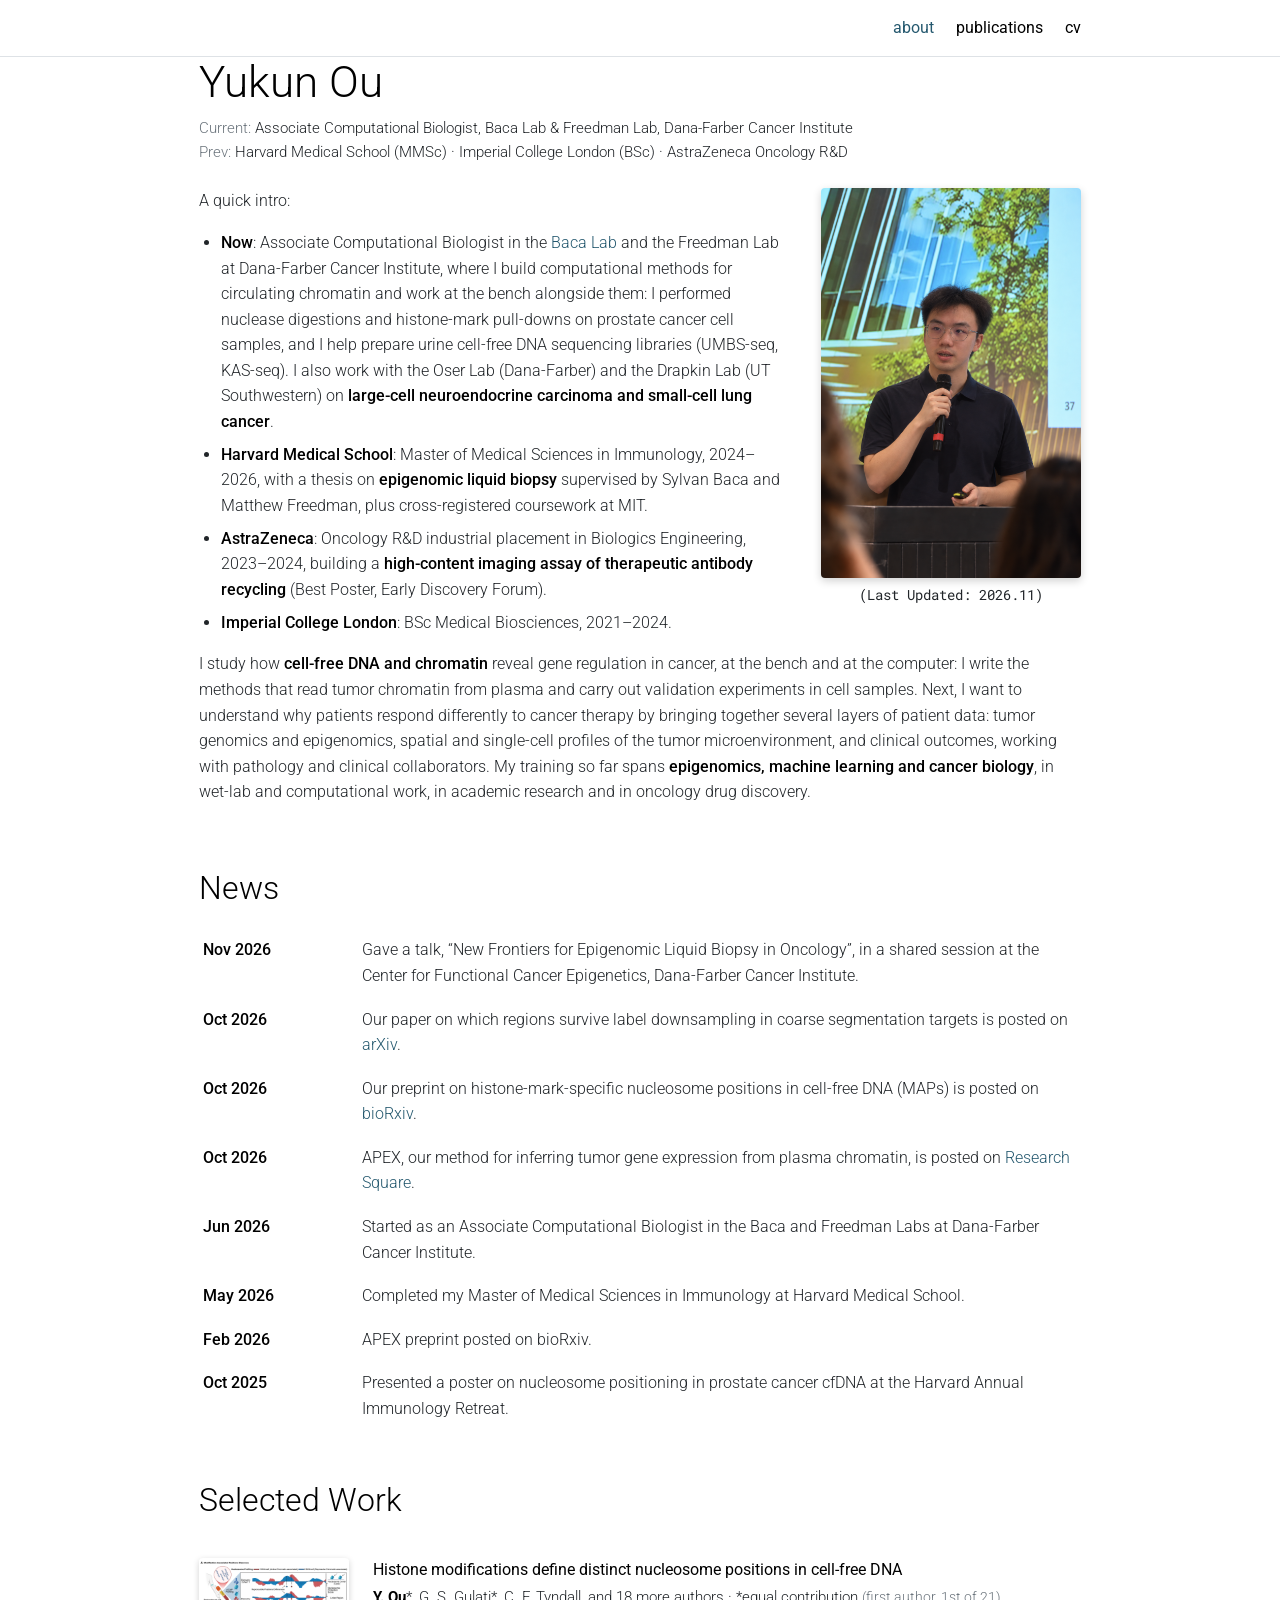
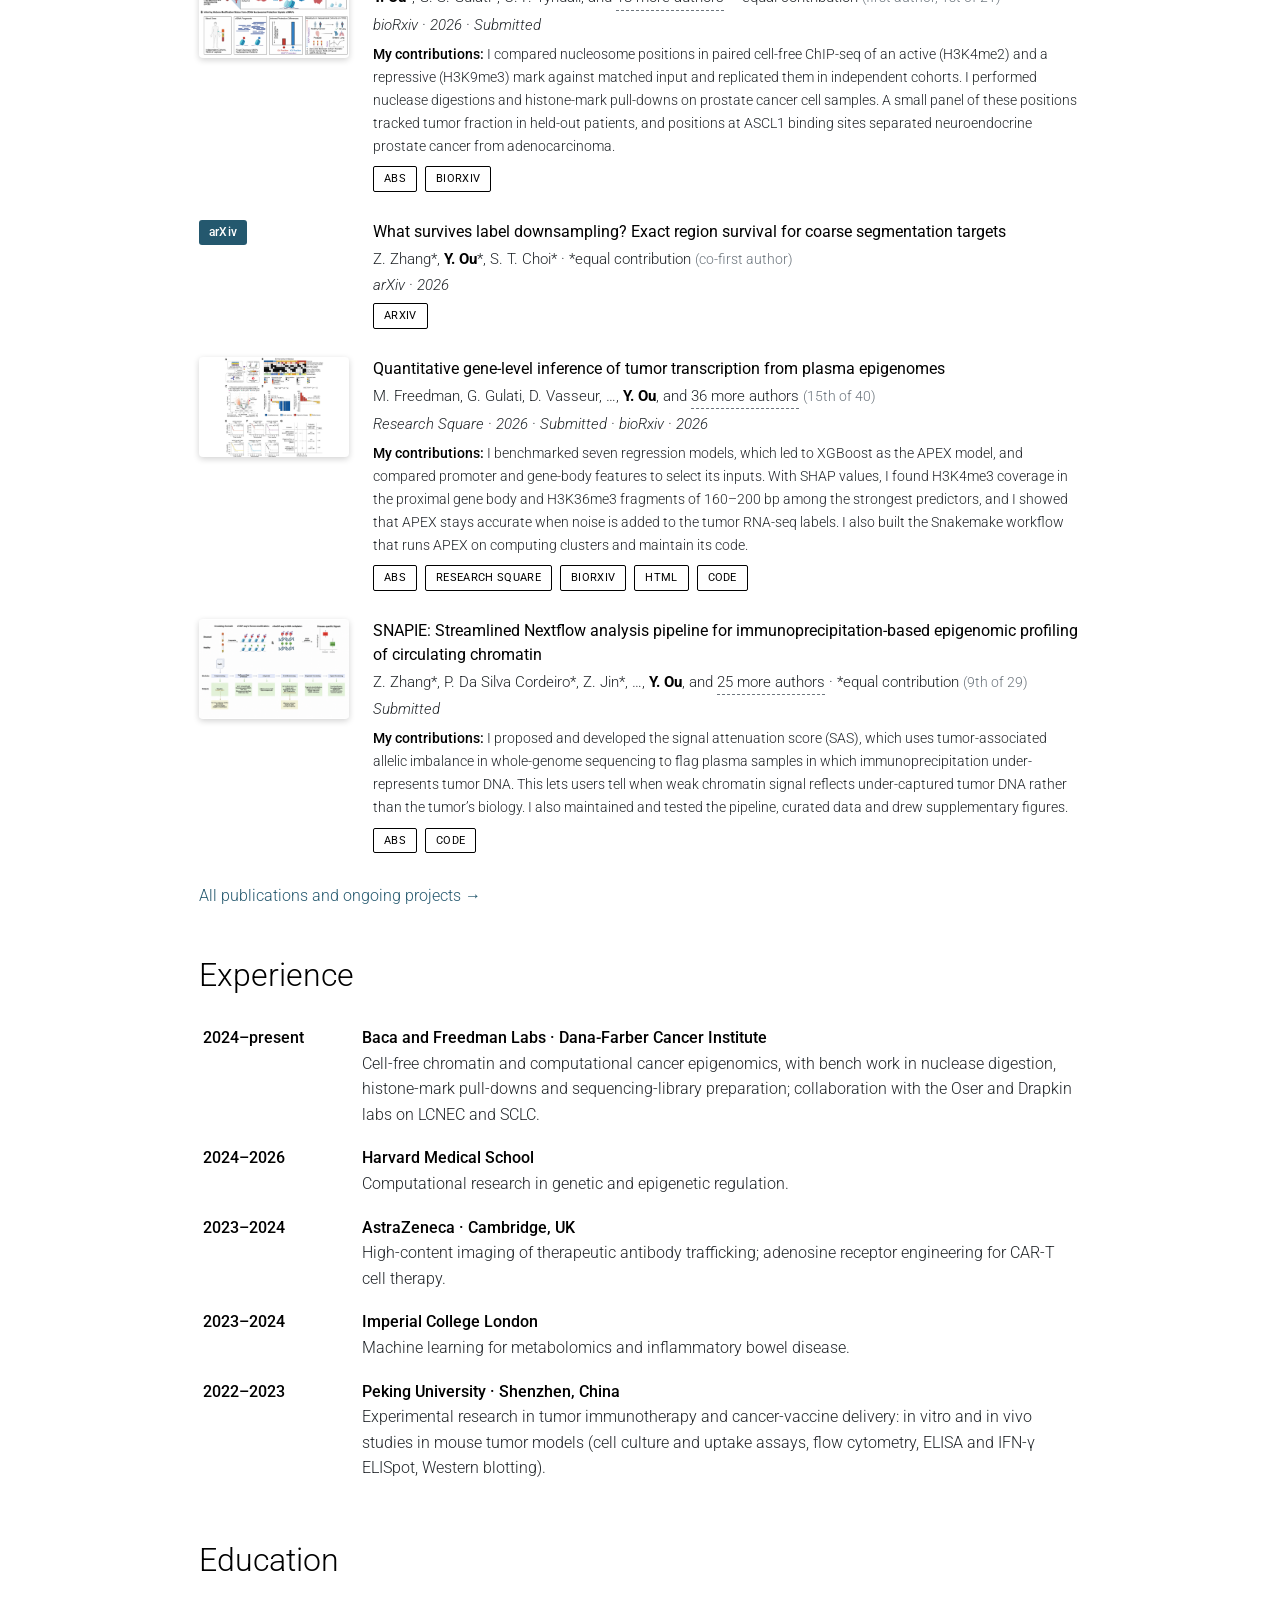
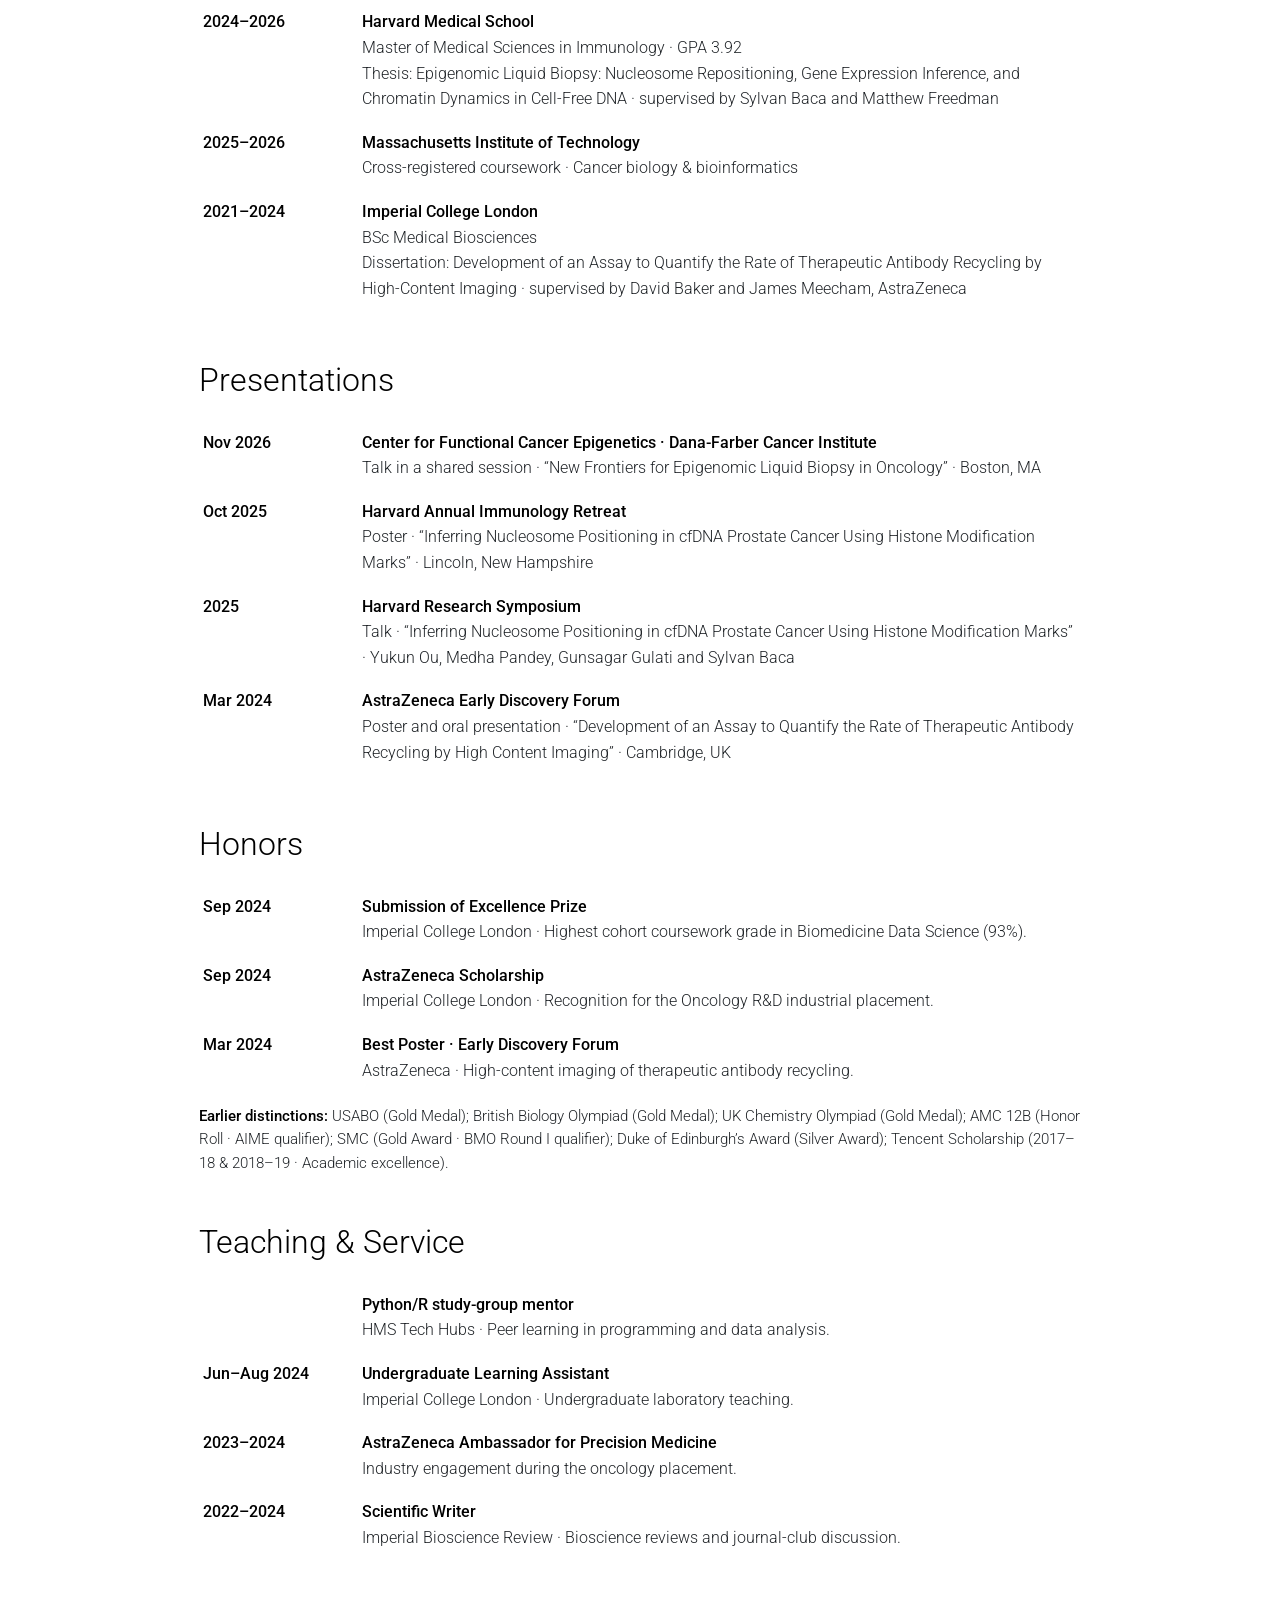
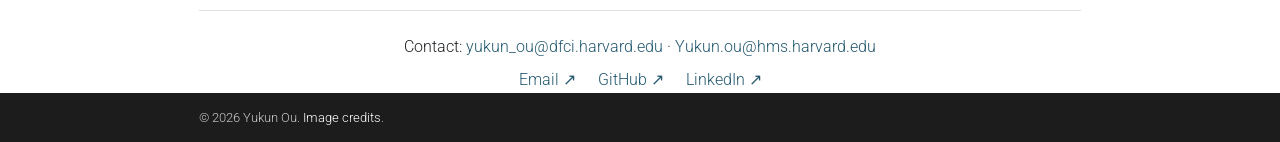
==== commit a80ec816: "Shorten contribution notes" ====
--- a/index.html
+++ b/index.html
@@ -9,7 +9,7 @@
 </ul>
 <p>I study how <strong>cell-free DNA and chromatin</strong> reveal gene regulation in cancer, at the bench and at the computer: I write the methods that read tumor chromatin from plasma and carry out validation experiments in cell samples. Next, I want to understand why patients respond differently to cancer therapy by bringing together several layers of patient data: tumor genomics and epigenomics, spatial and single-cell profiles of the tumor microenvironment, and clinical outcomes, working with pathology and clinical collaborators. My training so far spans <strong>epigenomics, machine learning and cancer biology</strong>, in wet-lab and computational work, in academic research and in oncology drug discovery.</p></section>
 <section id="news"><h2 class="section-title">News</h2><table class="dated"><tbody><tr><th scope="row">Nov 2026</th><td>Gave a talk, “New Frontiers for Epigenomic Liquid Biopsy in Oncology”, in a shared session at the Center for Functional Cancer Epigenetics, Dana-Farber Cancer Institute.</td></tr><tr><th scope="row">Oct 2026</th><td>Our paper on which regions survive label downsampling in coarse segmentation targets is posted on <a href="https://doi.org/10.48550/arXiv.2610.39880">arXiv</a>.</td></tr><tr><th scope="row">Oct 2026</th><td>Our preprint on histone-mark-specific nucleosome positions in cell-free DNA (MAPs) is posted on <a href="https://doi.org/10.64898/2026.10.26.761423">bioRxiv</a>.</td></tr><tr><th scope="row">Oct 2026</th><td>APEX, our method for inferring tumor gene expression from plasma chromatin, is posted on <a href="https://doi.org/10.21203/rs.3.rs-11043657/v1">Research Square</a>.</td></tr><tr><th scope="row">Jun 2026</th><td>Started as an Associate Computational Biologist in the Baca and Freedman Labs at Dana-Farber Cancer Institute.</td></tr><tr><th scope="row">May 2026</th><td>Completed my Master of Medical Sciences in Immunology at Harvard Medical School.</td></tr><tr><th scope="row">Feb 2026</th><td>APEX preprint posted on bioRxiv.</td></tr><tr><th scope="row">Oct 2025</th><td>Presented a poster on nucleosome positioning in prostate cancer cfDNA at the Harvard Annual Immunology Retreat.</td></tr></tbody></table></section>
-<section id="publications"><h2 class="section-title">Selected Work</h2><article class="pub" id="maps"><div class="pub-preview"><a href="/assets/maps-overview.png" aria-label="View MAPs illustration"><img src="/assets/maps-overview.png" alt="Figure 1 of the MAPs manuscript: discovery of nucleosome positions that differ between H3K4me2- and H3K9me3-marked nucleosomes in plasma, and measurement of nucleosome protection at MAPs in unenriched plasma cfDNA." loading="lazy" width="1551" height="1014"></a></div><div class="pub-body"><h3 class="pub-title">Histone modifications define distinct nucleosome positions in cell-free DNA</h3><p class="pub-authors"><span class="authors-short"><strong>Y. Ou</strong>*, G. S. Gulati*, C. F. Tyndall, and <button type="button" class="more-authors" data-more-authors>18 more authors</button></span><span class="authors-full" hidden><strong>Y. Ou</strong>*, G. S. Gulati*, C. F. Tyndall, M. Pandey, J.-H. Seo, Z. Zhang, Z. Jin, G. G. Lee, R. Nawfal, T. A. Hoggood, S. D. Shahbazi, J. Ludwig, Z. Zhang, E. Ibrahim, G. Nafeh, J. E. Berchuck, A. G. Sowalsky, F. Karzai, M. L. Freedman, D. Y. Takeda, S. C. Baca</span> · *equal contribution <span class="position">(1st of 21)</span></p><p class="pub-venue">bioRxiv · 2026 · Submitted</p><p class="pub-role"><span>My contributions:</span> I compared nucleosome positions in paired cell-free ChIP-seq of an active (H3K4me2) and a repressive (H3K9me3) mark against matched input and replicated them in independent cohorts. I performed nuclease digestions and histone-mark pull-downs on prostate cancer cell samples. A small panel of these positions tracked tumor fraction in held-out patients.</p><div class="pub-buttons"><button type="button" class="btn" data-toggle-abs aria-expanded="false">Abs</button><a class="btn" href="https://doi.org/10.64898/2026.10.26.761423">bioRxiv</a></div><div class="pub-abstract" hidden><p>We identify modification-associated positions (MAPs), loci at which circulating nucleosomes carrying active (H3K4me2) and repressive (H3K9me3) histone marks occupy reproducibly offset positions, and read nucleosome protection at MAPs from ordinary plasma cfDNA sequencing without antibodies to estimate tumor fraction in held-out patients, across prostate, breast and lung cancer, and across serial plasma draws. A joint project of the Baca and Freedman labs.</p></div></div></article><article class="pub pub-text-only" id="downsampling"><div class="pub-preview pub-badge" aria-hidden="true">arXiv</div><div class="pub-body"><h3 class="pub-title">What survives label downsampling? Exact region survival for coarse segmentation targets</h3><p class="pub-authors">Z. Zhang*, <strong>Y. Ou</strong>*, S. T. Choi* · *equal contribution <span class="position">(co-first author)</span></p><p class="pub-venue">arXiv · 2026</p><div class="pub-buttons"><a class="btn" href="https://doi.org/10.48550/arXiv.2610.39880">arXiv</a></div></div></article><article class="pub" id="apex"><div class="pub-preview"><a href="/assets/nectin4-ev-response.png" aria-label="View APEX illustration"><img src="/assets/nectin4-ev-response.png" alt="Figure from the APEX study: plasma-inferred NECTIN4 expression and response and survival after enfortumab vedotin in 24 patients with metastatic bladder cancer." loading="lazy" width="1551" height="1014"></a></div><div class="pub-body"><h3 class="pub-title">Quantitative gene-level inference of tumor transcription from plasma epigenomes</h3><p class="pub-authors"><span class="authors-short">M. Freedman, G. Gulati, D. Vasseur, …, <strong>Y. Ou</strong>, and <button type="button" class="more-authors" data-more-authors>36 more authors</button></span><span class="authors-full" hidden>M. Freedman, G. Gulati, D. Vasseur, R. Nawfal, S. Sotudian, K. Semaan, M. Eid, J.-H. Seo, S. Saito, N. Phillips, J. Canniff, H. Savignano, S. Chhetri, Z. Jin, <strong>Y. Ou</strong>, M.-A. Bani, G.-S. Lee, R. Trowbridge, I. Epstein, G. Rickards, P. Cordeiro, R. Chehade, R. Wu, M.-A. Chrysovergi, Z. Zhang, B. James, C. Massard, A. Italiano, A. Hollebecque, J.-C. Soria, F. André, C. Badoual, J. Bellmunt, H. Singh, A. Aguirre, B. Wolpin, J. Sands, M. Oser, T. Choueiri, S. Baca</span> <span class="position">(15th of 40)</span></p><p class="pub-venue">Research Square · 2026 · Submitted · earlier version on bioRxiv (2026)</p><p class="pub-role"><span>My contributions:</span> For the first version, I benchmarked seven regression models, from linear models to random forests and gradient boosting, with repeated cross-validation, which led to XGBoost as the APEX model. I compared promoter and gene-body feature configurations to select the input features, trained that model on about 275,000 gene–sample pairs (18,342 genes in 15 patients), and showed, by adding increasing noise to the tumor RNA-seq labels, that APEX stays accurate under moderate variation in the expression measurements. For the current version, I ran the feature-importance analysis with SHAP values to find which plasma chromatin features drive APEX’s predictions of tumor gene expression; the strongest predictors include H3K4me3 coverage in the proximal gene body and H3K36me3 fragments of 160–200 bp. I also built the Snakemake workflow that runs APEX on high-performance computing clusters and maintain its code.</p><div class="pub-buttons"><button type="button" class="btn" data-toggle-abs aria-expanded="false">Abs</button><a class="btn" href="https://doi.org/10.21203/rs.3.rs-11043657/v1">Research Square</a><a class="btn" href="https://doi.org/10.64898/2026.02.18.706026">bioRxiv</a><a class="btn" href="https://pmc.ncbi.nlm.nih.gov/articles/PMC12934699/">HTML</a><a class="btn" href="https://github.com/Baca-Lab/APEX">Code</a></div><div class="pub-abstract" hidden><p>APEX infers genome-wide, single-gene tumor expression from plasma chromatin and cfDNA fragmentation. Across 559 plasma samples from 24 cancer types, it resolves pancreatic cancer subtypes, tracks therapeutic targets in small-cell lung cancer and identifies NECTIN4 expression as a biomarker of response to enfortumab vedotin in urothelial cancer.</p></div></div></article><article class="pub" id="snapie"><div class="pub-preview"><a href="/assets/snapie-clean.png" aria-label="View SNAPIE illustration"><img src="/assets/snapie-clean.png" alt="Public SNAPIE overview of circulating chromatin assays and the Nextflow processing workflow." loading="lazy" width="1551" height="1014"></a></div><div class="pub-body"><h3 class="pub-title">SNAPIE: Streamlined Nextflow analysis pipeline for immunoprecipitation-based epigenomic profiling of circulating chromatin</h3><p class="pub-authors"><span class="authors-short">Z. Zhang*, P. Da Silva Cordeiro*, Z. Jin*, …, <strong>Y. Ou</strong>, and <button type="button" class="more-authors" data-more-authors>25 more authors</button></span><span class="authors-full" hidden>Z. Zhang*, P. Da Silva Cordeiro*, Z. Jin*, G. G. Lee*, B. Fortunato, R. El Hajj Chehade, K. Semaan, G. Gulati, <strong>Y. Ou</strong>, C. Hemauer, W. Bian, S. Sotudian, Z. Zhang, D. Osei-Hwedieh, T. E. Heim, C. Painter, R. Nawfal, M. Eid, D. Vasseur, J. Canniff, H. Savignano, N. Phillips, S. Saito, J.-H. Seo, K. R. Weiss, M. G. Oser, M. L. Freedman, S. B. Chhetri, S. C. Baca</span> · *equal contribution <span class="position">(9th of 29)</span></p><p class="pub-venue">Submitted</p><p class="pub-role"><span>My contributions:</span> I proposed and developed the signal attenuation score (SAS), which uses tumor-associated allelic imbalance in whole-genome sequencing to flag plasma samples in which immunoprecipitation under-represents tumor DNA. This lets users tell when weak chromatin signal reflects under-captured tumor DNA rather than the tumor’s biology. I also maintained and tested the pipeline, curated data and drew supplementary figures.</p><div class="pub-buttons"><button type="button" class="btn" data-toggle-abs aria-expanded="false">Abs</button><a class="btn" href="https://github.com/Baca-Lab/SNAPIE">Code</a></div><div class="pub-abstract" hidden><p>A reproducible workflow for analyzing circulating chromatin, from sequencing reads to epigenomic signals.</p></div></div></article><p class="more"><a href="/publications/">All publications and ongoing projects →</a></p></section>
+<section id="publications"><h2 class="section-title">Selected Work</h2><article class="pub" id="maps"><div class="pub-preview"><a href="/assets/maps-overview.png" aria-label="View MAPs illustration"><img src="/assets/maps-overview.png" alt="Figure 1 of the MAPs manuscript: discovery of nucleosome positions that differ between H3K4me2- and H3K9me3-marked nucleosomes in plasma, and measurement of nucleosome protection at MAPs in unenriched plasma cfDNA." loading="lazy" width="1551" height="1014"></a></div><div class="pub-body"><h3 class="pub-title">Histone modifications define distinct nucleosome positions in cell-free DNA</h3><p class="pub-authors"><span class="authors-short"><strong>Y. Ou</strong>*, G. S. Gulati*, C. F. Tyndall, and <button type="button" class="more-authors" data-more-authors>18 more authors</button></span><span class="authors-full" hidden><strong>Y. Ou</strong>*, G. S. Gulati*, C. F. Tyndall, M. Pandey, J.-H. Seo, Z. Zhang, Z. Jin, G. G. Lee, R. Nawfal, T. A. Hoggood, S. D. Shahbazi, J. Ludwig, Z. Zhang, E. Ibrahim, G. Nafeh, J. E. Berchuck, A. G. Sowalsky, F. Karzai, M. L. Freedman, D. Y. Takeda, S. C. Baca</span> · *equal contribution <span class="position">(first author, 1st of 21)</span></p><p class="pub-venue">bioRxiv · 2026 · Submitted</p><p class="pub-role"><span>My contributions:</span> I compared nucleosome positions in paired cell-free ChIP-seq of an active (H3K4me2) and a repressive (H3K9me3) mark against matched input and replicated them in independent cohorts. I performed nuclease digestions and histone-mark pull-downs on prostate cancer cell samples. A small panel of these positions tracked tumor fraction in held-out patients, and positions at ASCL1 binding sites separated neuroendocrine prostate cancer from adenocarcinoma.</p><div class="pub-buttons"><button type="button" class="btn" data-toggle-abs aria-expanded="false">Abs</button><a class="btn" href="https://doi.org/10.64898/2026.10.26.761423">bioRxiv</a></div><div class="pub-abstract" hidden><p>We identify modification-associated positions (MAPs), loci at which circulating nucleosomes carrying active (H3K4me2) and repressive (H3K9me3) histone marks occupy reproducibly offset positions, and read nucleosome protection at MAPs from ordinary plasma cfDNA sequencing without antibodies to estimate tumor fraction in held-out patients, across prostate, breast and lung cancer, and across serial plasma draws. A joint project of the Baca and Freedman labs.</p></div></div></article><article class="pub pub-text-only" id="downsampling"><div class="pub-preview pub-badge" aria-hidden="true">arXiv</div><div class="pub-body"><h3 class="pub-title">What survives label downsampling? Exact region survival for coarse segmentation targets</h3><p class="pub-authors">Z. Zhang*, <strong>Y. Ou</strong>*, S. T. Choi* · *equal contribution <span class="position">(co-first author)</span></p><p class="pub-venue">arXiv · 2026</p><div class="pub-buttons"><a class="btn" href="https://doi.org/10.48550/arXiv.2610.39880">arXiv</a></div></div></article><article class="pub" id="apex"><div class="pub-preview"><a href="/assets/nectin4-ev-response.png" aria-label="View APEX illustration"><img src="/assets/nectin4-ev-response.png" alt="Figure from the APEX study: plasma-inferred NECTIN4 expression and response and survival after enfortumab vedotin in 24 patients with metastatic bladder cancer." loading="lazy" width="1551" height="1014"></a></div><div class="pub-body"><h3 class="pub-title">Quantitative gene-level inference of tumor transcription from plasma epigenomes</h3><p class="pub-authors"><span class="authors-short">M. Freedman, G. Gulati, D. Vasseur, …, <strong>Y. Ou</strong>, and <button type="button" class="more-authors" data-more-authors>36 more authors</button></span><span class="authors-full" hidden>M. Freedman, G. Gulati, D. Vasseur, R. Nawfal, S. Sotudian, K. Semaan, M. Eid, J.-H. Seo, S. Saito, N. Phillips, J. Canniff, H. Savignano, S. Chhetri, Z. Jin, <strong>Y. Ou</strong>, M.-A. Bani, G.-S. Lee, R. Trowbridge, I. Epstein, G. Rickards, P. Cordeiro, R. Chehade, R. Wu, M.-A. Chrysovergi, Z. Zhang, B. James, C. Massard, A. Italiano, A. Hollebecque, J.-C. Soria, F. André, C. Badoual, J. Bellmunt, H. Singh, A. Aguirre, B. Wolpin, J. Sands, M. Oser, T. Choueiri, S. Baca</span> <span class="position">(15th of 40)</span></p><p class="pub-venue">Research Square · 2026 · Submitted · bioRxiv · 2026</p><p class="pub-role"><span>My contributions:</span> I benchmarked seven regression models, which led to XGBoost as the APEX model, and compared promoter and gene-body features to select its inputs. With SHAP values, I found H3K4me3 coverage in the proximal gene body and H3K36me3 fragments of 160–200 bp among the strongest predictors, and I showed that APEX stays accurate when noise is added to the tumor RNA-seq labels. I also built the Snakemake workflow that runs APEX on computing clusters and maintain its code.</p><div class="pub-buttons"><button type="button" class="btn" data-toggle-abs aria-expanded="false">Abs</button><a class="btn" href="https://doi.org/10.21203/rs.3.rs-11043657/v1">Research Square</a><a class="btn" href="https://doi.org/10.64898/2026.02.18.706026">bioRxiv</a><a class="btn" href="https://pmc.ncbi.nlm.nih.gov/articles/PMC12934699/">HTML</a><a class="btn" href="https://github.com/Baca-Lab/APEX">Code</a></div><div class="pub-abstract" hidden><p>APEX infers genome-wide, single-gene tumor expression from plasma chromatin and cfDNA fragmentation. Across 559 plasma samples from 24 cancer types, it resolves pancreatic cancer subtypes, tracks therapeutic targets in small-cell lung cancer and identifies NECTIN4 expression as a biomarker of response to enfortumab vedotin in urothelial cancer.</p></div></div></article><article class="pub" id="snapie"><div class="pub-preview"><a href="/assets/snapie-clean.png" aria-label="View SNAPIE illustration"><img src="/assets/snapie-clean.png" alt="Public SNAPIE overview of circulating chromatin assays and the Nextflow processing workflow." loading="lazy" width="1551" height="1014"></a></div><div class="pub-body"><h3 class="pub-title">SNAPIE: Streamlined Nextflow analysis pipeline for immunoprecipitation-based epigenomic profiling of circulating chromatin</h3><p class="pub-authors"><span class="authors-short">Z. Zhang*, P. Da Silva Cordeiro*, Z. Jin*, …, <strong>Y. Ou</strong>, and <button type="button" class="more-authors" data-more-authors>25 more authors</button></span><span class="authors-full" hidden>Z. Zhang*, P. Da Silva Cordeiro*, Z. Jin*, G. G. Lee*, B. Fortunato, R. El Hajj Chehade, K. Semaan, G. Gulati, <strong>Y. Ou</strong>, C. Hemauer, W. Bian, S. Sotudian, Z. Zhang, D. Osei-Hwedieh, T. E. Heim, C. Painter, R. Nawfal, M. Eid, D. Vasseur, J. Canniff, H. Savignano, N. Phillips, S. Saito, J.-H. Seo, K. R. Weiss, M. G. Oser, M. L. Freedman, S. B. Chhetri, S. C. Baca</span> · *equal contribution <span class="position">(9th of 29)</span></p><p class="pub-venue">Submitted</p><p class="pub-role"><span>My contributions:</span> I proposed and developed the signal attenuation score (SAS), which uses tumor-associated allelic imbalance in whole-genome sequencing to flag plasma samples in which immunoprecipitation under-represents tumor DNA. This lets users tell when weak chromatin signal reflects under-captured tumor DNA rather than the tumor’s biology. I also maintained and tested the pipeline, curated data and drew supplementary figures.</p><div class="pub-buttons"><button type="button" class="btn" data-toggle-abs aria-expanded="false">Abs</button><a class="btn" href="https://github.com/Baca-Lab/SNAPIE">Code</a></div><div class="pub-abstract" hidden><p>A reproducible workflow for analyzing circulating chromatin, from sequencing reads to epigenomic signals.</p></div></div></article><p class="more"><a href="/publications/">All publications and ongoing projects →</a></p></section>
 <section id="experience"><h2 class="section-title">Experience</h2><div id="industry"><table class="dated"><tbody><tr><th scope="row">2024–present</th><td><strong>Baca and Freedman Labs · Dana-Farber Cancer Institute</strong><br>Cell-free chromatin and computational cancer epigenomics, with bench work in nuclease digestion, histone-mark pull-downs and sequencing-library preparation; collaboration with the Oser and Drapkin labs on LCNEC and SCLC.</td></tr><tr><th scope="row">2024–2026</th><td><strong>Harvard Medical School</strong><br>Computational research in genetic and epigenetic regulation.</td></tr><tr><th scope="row">2023–2024</th><td><strong>AstraZeneca · Cambridge, UK</strong><br>High-content imaging of therapeutic antibody trafficking; adenosine receptor engineering for CAR-T cell therapy.</td></tr><tr><th scope="row">2023–2024</th><td><strong>Imperial College London</strong><br>Machine learning for metabolomics and inflammatory bowel disease.</td></tr><tr><th scope="row">2022–2023</th><td><strong>Peking University · Shenzhen, China</strong><br>Experimental research in tumor immunotherapy and cancer-vaccine delivery: in vitro and in vivo studies in mouse tumor models (cell culture and uptake assays, flow cytometry, ELISA and IFN-γ ELISpot, Western blotting).</td></tr></tbody></table></div></section>
 <section id="education"><h2 class="section-title">Education</h2><table class="dated"><tbody><tr><th scope="row">2024–2026</th><td><strong>Harvard Medical School</strong><br>Master of Medical Sciences in Immunology · GPA 3.92<br>Thesis: Epigenomic Liquid Biopsy: Nucleosome Repositioning, Gene Expression Inference, and Chromatin Dynamics in Cell-Free DNA · supervised by Sylvan Baca and Matthew Freedman</td></tr><tr><th scope="row">2025–2026</th><td><strong>Massachusetts Institute of Technology</strong><br>Cross-registered coursework · Cancer biology & bioinformatics</td></tr><tr><th scope="row">2021–2024</th><td><strong>Imperial College London</strong><br>BSc Medical Biosciences<br>Dissertation: Development of an Assay to Quantify the Rate of Therapeutic Antibody Recycling by High-Content Imaging · supervised by David Baker and James Meecham, AstraZeneca</td></tr></tbody></table></section>
 <section id="presentations"><h2 class="section-title">Presentations</h2><table class="dated"><tbody><tr><th scope="row">Nov 2026</th><td><strong>Center for Functional Cancer Epigenetics · Dana-Farber Cancer Institute</strong><br>Talk in a shared session · “New Frontiers for Epigenomic Liquid Biopsy in Oncology” · Boston, MA</td></tr><tr><th scope="row">Oct 2025</th><td><strong>Harvard Annual Immunology Retreat</strong><br>Poster · “Inferring Nucleosome Positioning in cfDNA Prostate Cancer Using Histone Modification Marks” · Lincoln, New Hampshire</td></tr><tr><th scope="row">2025</th><td><strong>Harvard Research Symposium</strong><br>Talk · “Inferring Nucleosome Positioning in cfDNA Prostate Cancer Using Histone Modification Marks” · Yukun Ou, Medha Pandey, Gunsagar Gulati and Sylvan Baca</td></tr><tr><th scope="row">Mar 2024</th><td><strong>AstraZeneca Early Discovery Forum</strong><br>Poster and oral presentation · “Development of an Assay to Quantify the Rate of Therapeutic Antibody Recycling by High Content Imaging” · Cambridge, UK</td></tr></tbody></table></section>
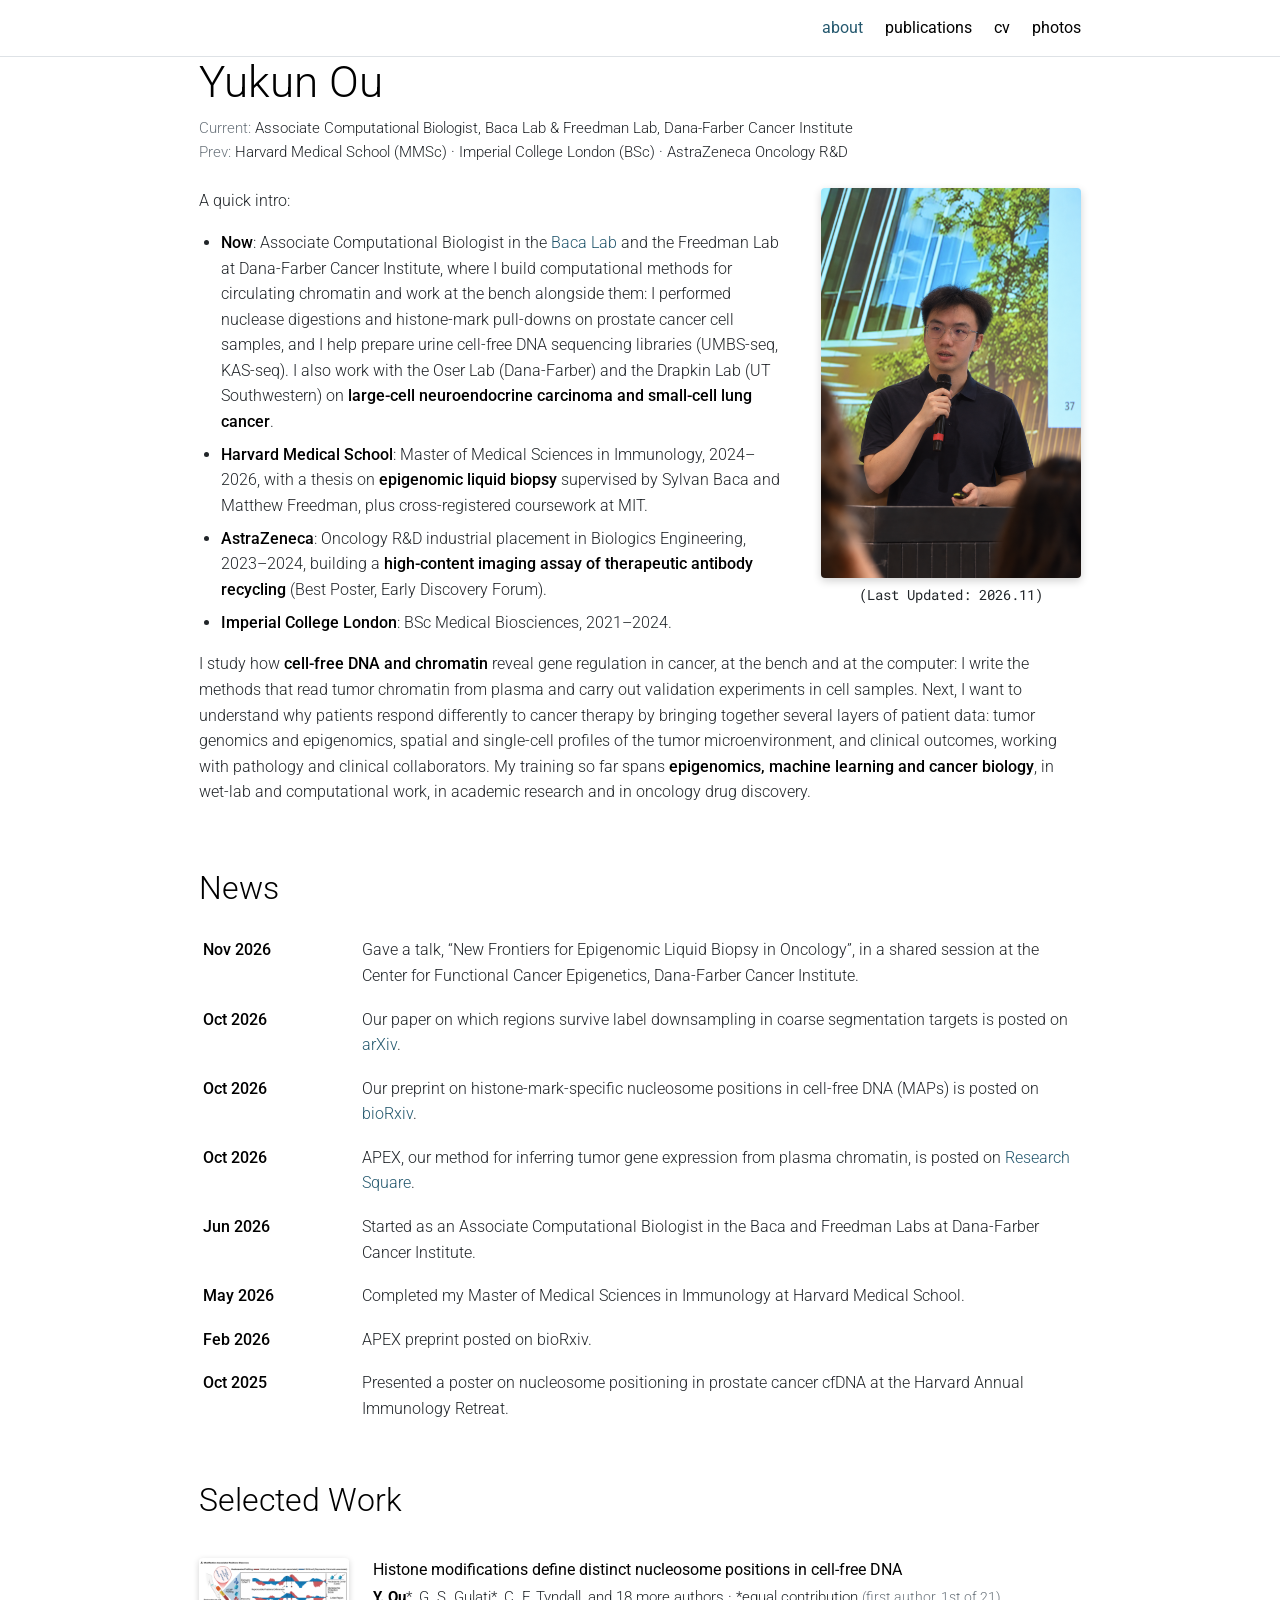
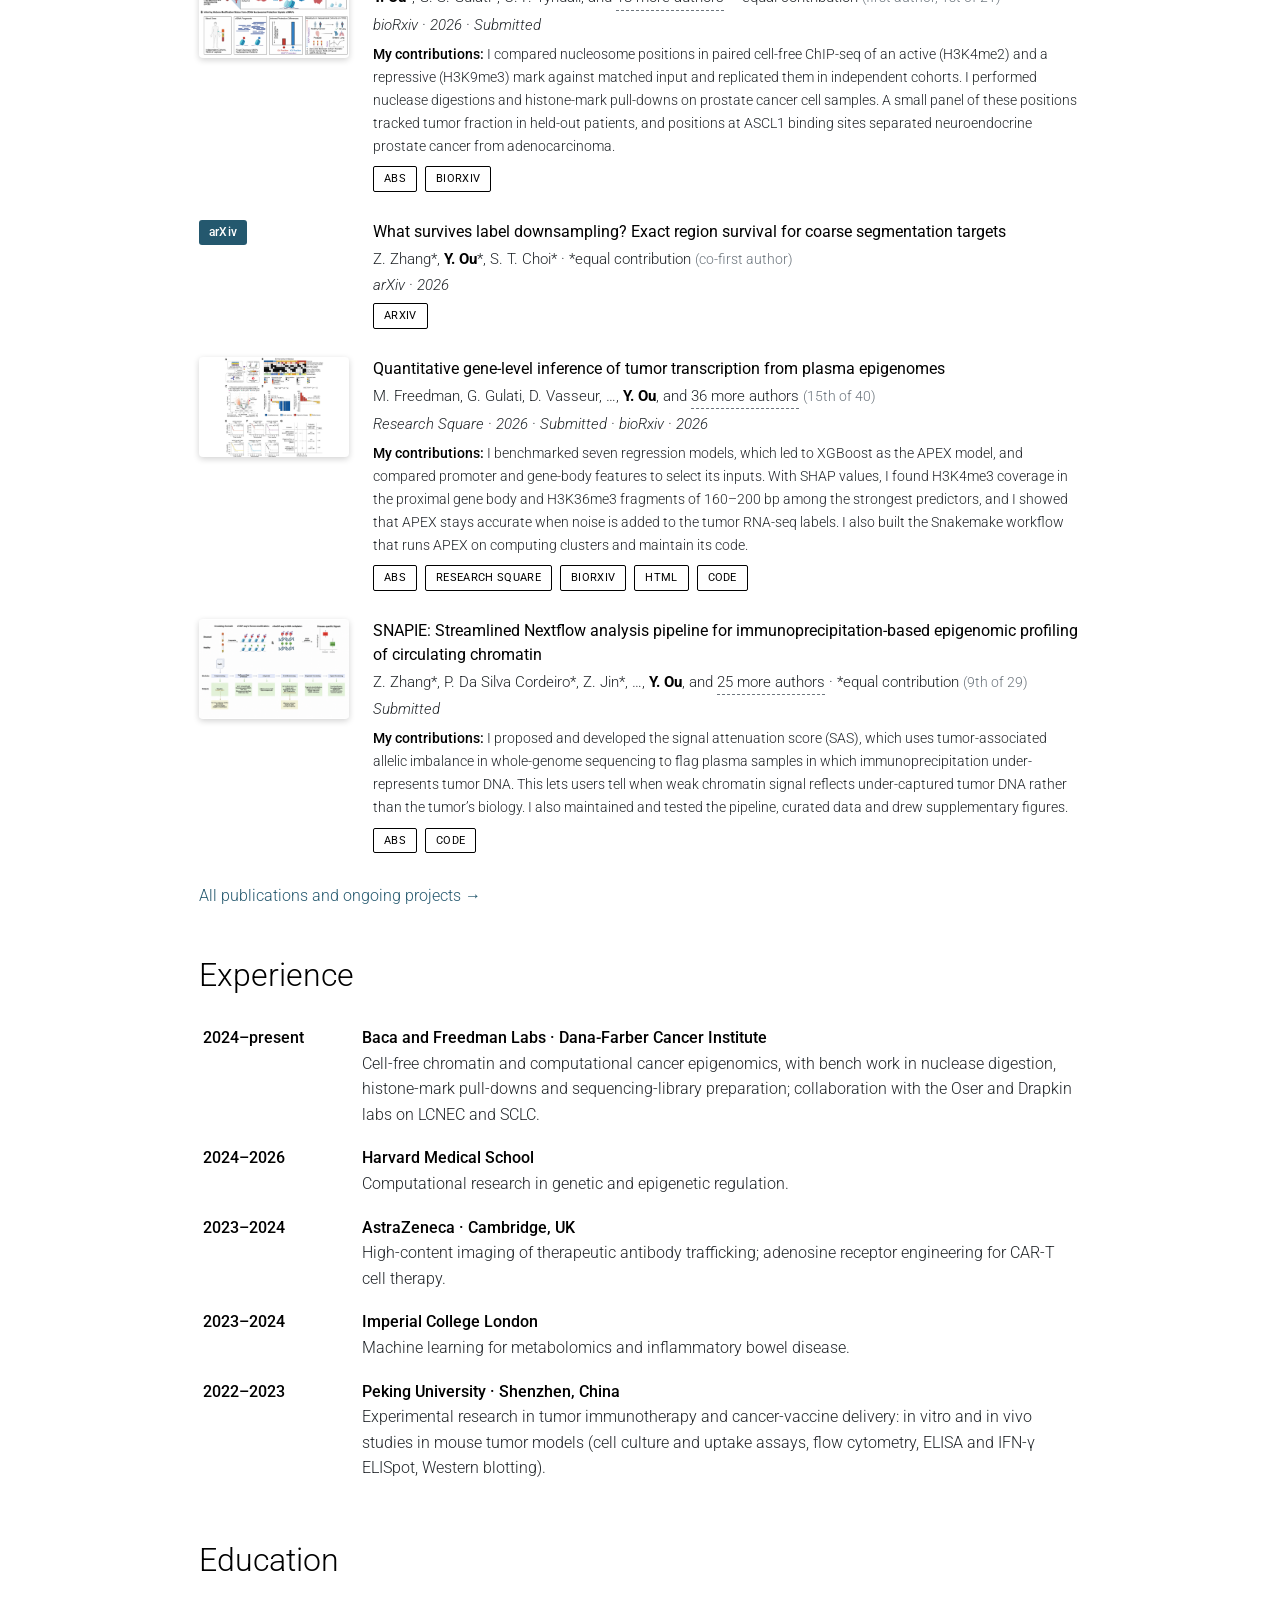
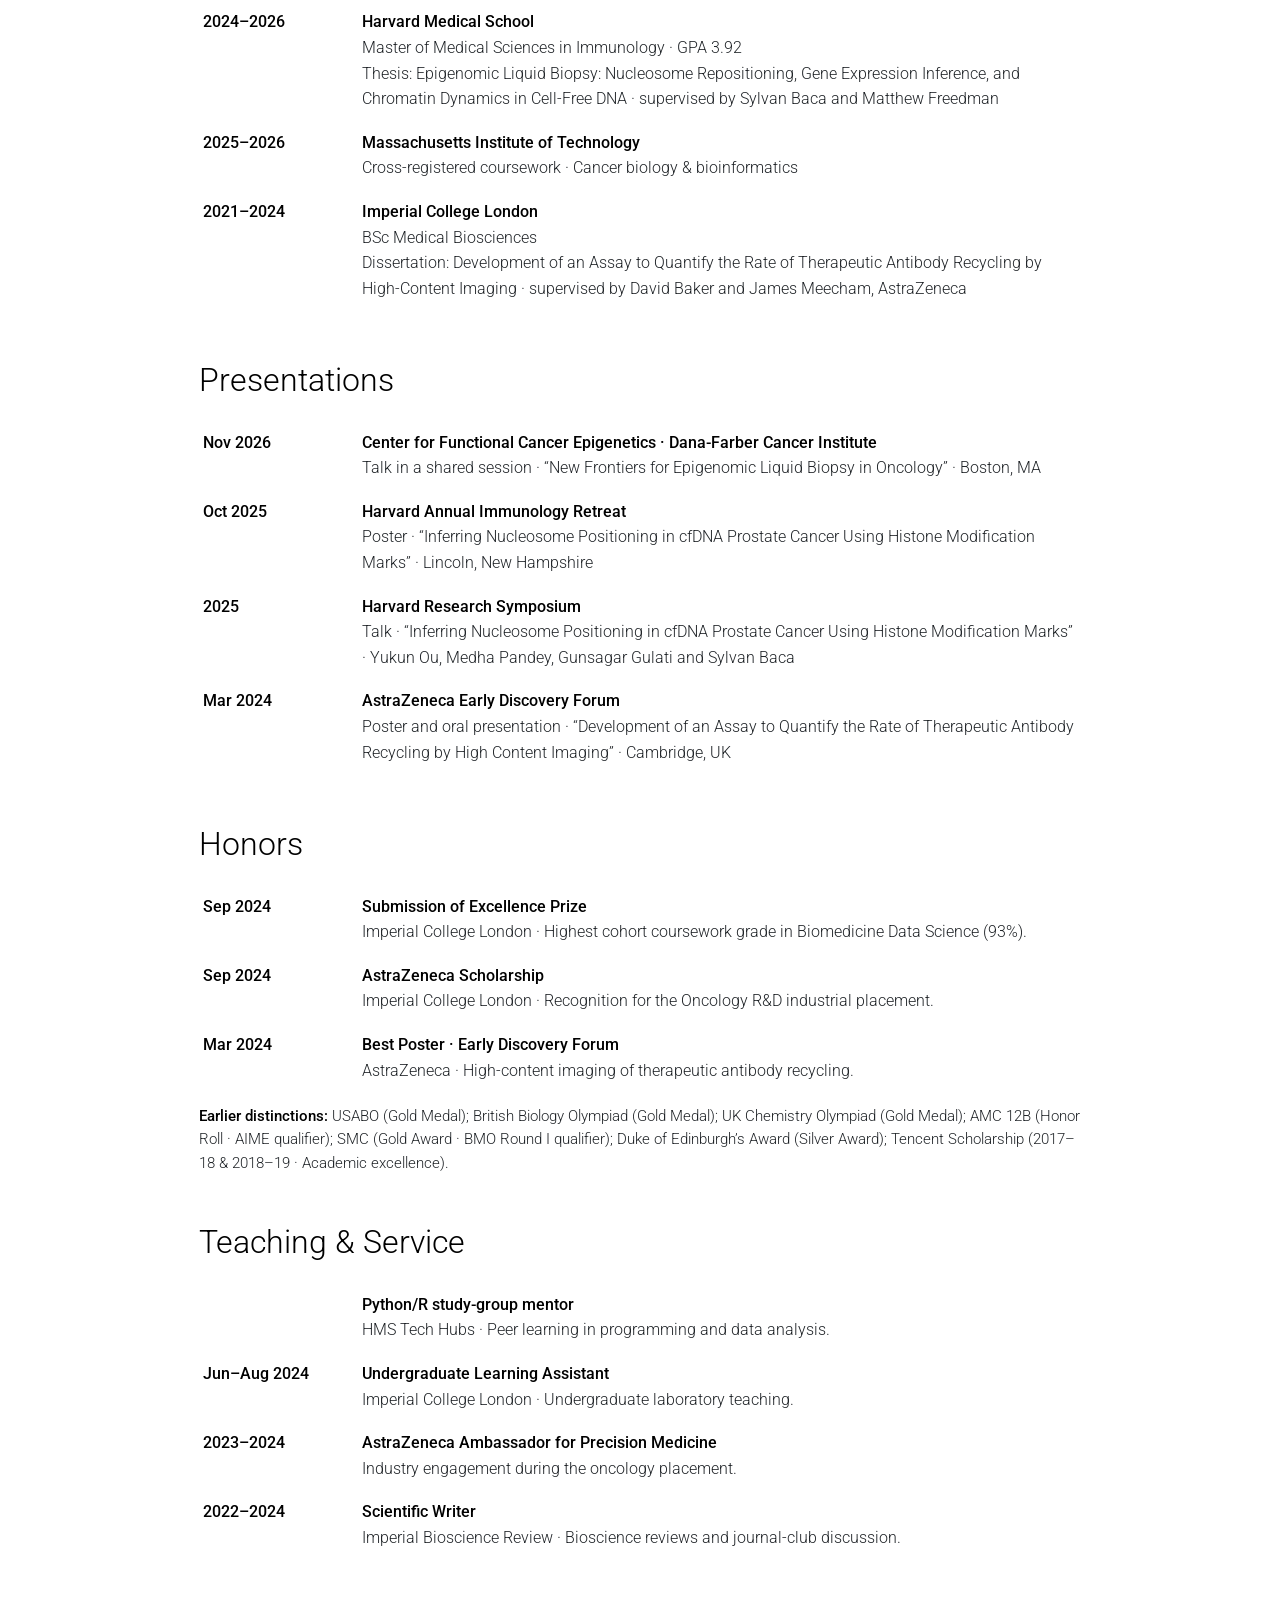
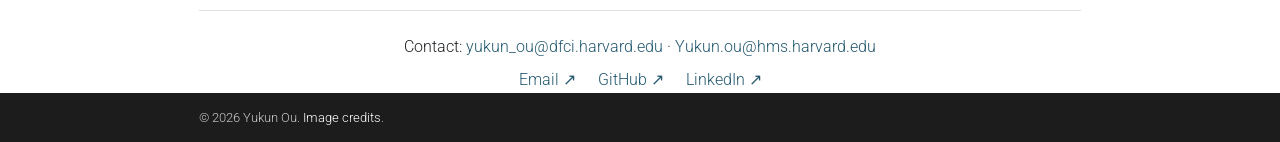
==== commit ef698e94: "Add photos page" ====
--- a/index.html
+++ b/index.html
@@ -1,5 +1,5 @@
 <!doctype html>
-<html lang="en"><head><meta charset="utf-8"><meta name="viewport" content="width=device-width,initial-scale=1"><title>Yukun Ou</title><meta name="description" content="Yukun Ou — computational biology, cell-free chromatin and cancer epigenomics."><meta name="theme-color" content="#ffffff"><link rel="icon" href="data:image/svg+xml,%3Csvg%20xmlns%3D%22http%3A%2F%2Fwww.w3.org%2F2000%2Fsvg%22%20viewBox%3D%220%200%2064%2064%22%3E%3Crect%20width%3D%2264%22%20height%3D%2264%22%20rx%3D%2212%22%20fill%3D%22%23244965%22%2F%3E%3Ctext%20x%3D%2232%22%20y%3D%2242%22%20text-anchor%3D%22middle%22%20font-family%3D%22Arial%2Csans-serif%22%20font-size%3D%2228%22%20fill%3D%22white%22%3EYO%3C%2Ftext%3E%3C%2Fsvg%3E"><link rel="preconnect" href="https://fonts.googleapis.com"><link rel="preconnect" href="https://fonts.gstatic.com" crossorigin><link href="https://fonts.googleapis.com/css2?family=Roboto:wght@300;400;500;700&family=Roboto+Mono:wght@400&display=swap" rel="stylesheet"><link rel="stylesheet" href="/styles.css"><script src="/site.js" defer></script></head><body><a class="skip" href="#main">Skip to content</a><header class="navbar"><nav class="nav-inner" aria-label="Primary"><span></span><div class="nav-links"><a href="/" aria-current="page">about</a><a href="/publications/">publications</a><a href="/about/">cv</a></div></nav></header><main id="main" class="container"><section id="about" class="about"><h1 class="name">Yukun Ou</h1><p class="current"><span>Current:</span> Associate Computational Biologist, Baca Lab &amp; Freedman Lab, Dana-Farber Cancer Institute<br><span>Prev:</span> Harvard Medical School (MMSc) · Imperial College London (BSc) · AstraZeneca Oncology R&amp;D</p>
+<html lang="en"><head><meta charset="utf-8"><meta name="viewport" content="width=device-width,initial-scale=1"><title>Yukun Ou</title><meta name="description" content="Yukun Ou — computational biology, cell-free chromatin and cancer epigenomics."><meta name="theme-color" content="#ffffff"><link rel="icon" href="data:image/svg+xml,%3Csvg%20xmlns%3D%22http%3A%2F%2Fwww.w3.org%2F2000%2Fsvg%22%20viewBox%3D%220%200%2064%2064%22%3E%3Crect%20width%3D%2264%22%20height%3D%2264%22%20rx%3D%2212%22%20fill%3D%22%23244965%22%2F%3E%3Ctext%20x%3D%2232%22%20y%3D%2242%22%20text-anchor%3D%22middle%22%20font-family%3D%22Arial%2Csans-serif%22%20font-size%3D%2228%22%20fill%3D%22white%22%3EYO%3C%2Ftext%3E%3C%2Fsvg%3E"><link rel="preconnect" href="https://fonts.googleapis.com"><link rel="preconnect" href="https://fonts.gstatic.com" crossorigin><link href="https://fonts.googleapis.com/css2?family=Roboto:wght@300;400;500;700&family=Roboto+Mono:wght@400&display=swap" rel="stylesheet"><link rel="stylesheet" href="/styles.css"><script src="/site.js" defer></script></head><body><a class="skip" href="#main">Skip to content</a><header class="navbar"><nav class="nav-inner" aria-label="Primary"><span></span><div class="nav-links"><a href="/" aria-current="page">about</a><a href="/publications/">publications</a><a href="/about/">cv</a><a href="/photos/">photos</a></div></nav></header><main id="main" class="container"><section id="about" class="about"><h1 class="name">Yukun Ou</h1><p class="current"><span>Current:</span> Associate Computational Biologist, Baca Lab &amp; Freedman Lab, Dana-Farber Cancer Institute<br><span>Prev:</span> Harvard Medical School (MMSc) · Imperial College London (BSc) · AstraZeneca Oncology R&amp;D</p>
 <figure class="profile"><img src="/assets/astrazeneca-presentation.png" alt="Yukun Ou speaking at AstraZeneca in 2024" width="1024" height="1536" fetchpriority="high"><figcaption>(Last Updated: 2026.11)</figcaption></figure>
 <p>A quick intro:</p><ul class="intro-list">
 <li><strong>Now</strong>: Associate Computational Biologist in the <a href="https://labs.dana-farber.org/bacalab/people">Baca Lab</a> and the Freedman Lab at Dana-Farber Cancer Institute, where I build computational methods for circulating chromatin and work at the bench alongside them: I performed nuclease digestions and histone-mark pull-downs on prostate cancer cell samples, and I help prepare urine cell-free DNA sequencing libraries (UMBS-seq, KAS-seq). I also work with the Oser Lab (Dana-Farber) and the Drapkin Lab (UT Southwestern) on <strong>large-cell neuroendocrine carcinoma and small-cell lung cancer</strong>.</li>
--- a/styles.css
+++ b/styles.css
@@ -116,3 +116,11 @@
 .paper-evidence{margin-top:14px;font-size:.77rem;line-height:1.7}.paper-evidence>summary{width:fit-content;padding:4px 0;color:var(--blue);cursor:pointer}.paper-evidence>summary:hover{text-decoration:underline;text-underline-offset:4px}.paper-evidence>summary:focus-visible{outline:2px solid var(--blue);outline-offset:5px}.evidence-body{margin-top:10px;padding:14px 0 0;border-top:1px solid var(--line)}.evidence-source{font-weight:500;color:var(--ink);margin-bottom:6px}.evidence-image{display:block;margin-top:13px;border:1px solid var(--line);border-radius:3px;overflow:hidden}.evidence-image img{width:100%;height:auto}.evidence-caption{margin-top:8px;font-size:.68rem;color:var(--muted)}.evidence-caption a{display:inline-block;padding:4px 0}
 @media print{.paper-evidence{display:none}}
 
+/* Photos page: one row per place; photographs in a row share one height. */
+.stage-meta{margin-left:.4rem;font-size:.95rem;font-weight:400;color:var(--muted);white-space:nowrap}
+.photo-row{display:flex;gap:16px;align-items:flex-start}
+.photo{flex:var(--r,1) 1 0;min-width:0;margin:0}
+.photo img{display:block;width:100%;height:auto;border-radius:4px;box-shadow:0 2px 6px rgba(0,0,0,.18)}
+.photo figcaption{margin-top:8px;font-size:.85rem;line-height:1.45;color:var(--muted)}
+@media(max-width:700px){.stage-meta{display:block;margin:.2rem 0 0}.photo-row{flex-direction:column;gap:20px}.photo{flex:none;width:100%}.photo[style*="--r:0."]{max-width:280px}}
+@media print{.photo-row{break-inside:avoid}}
